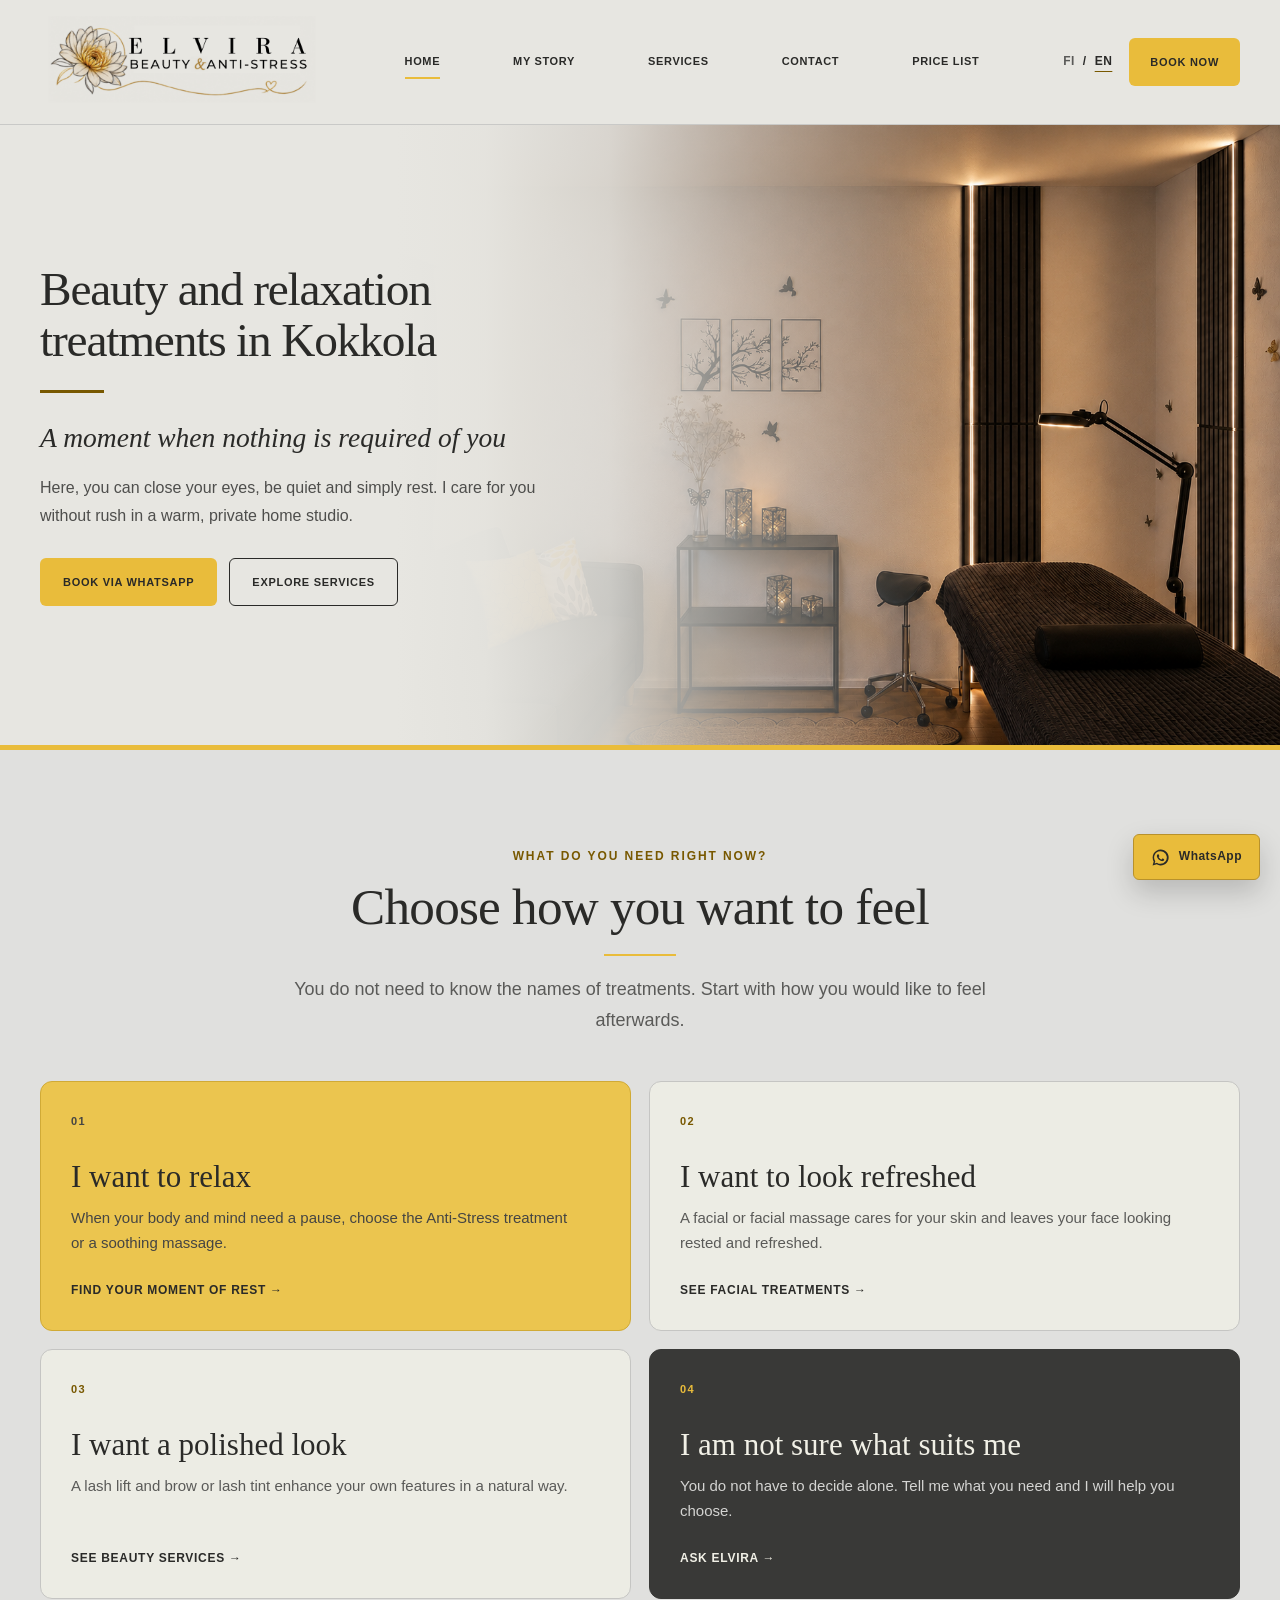
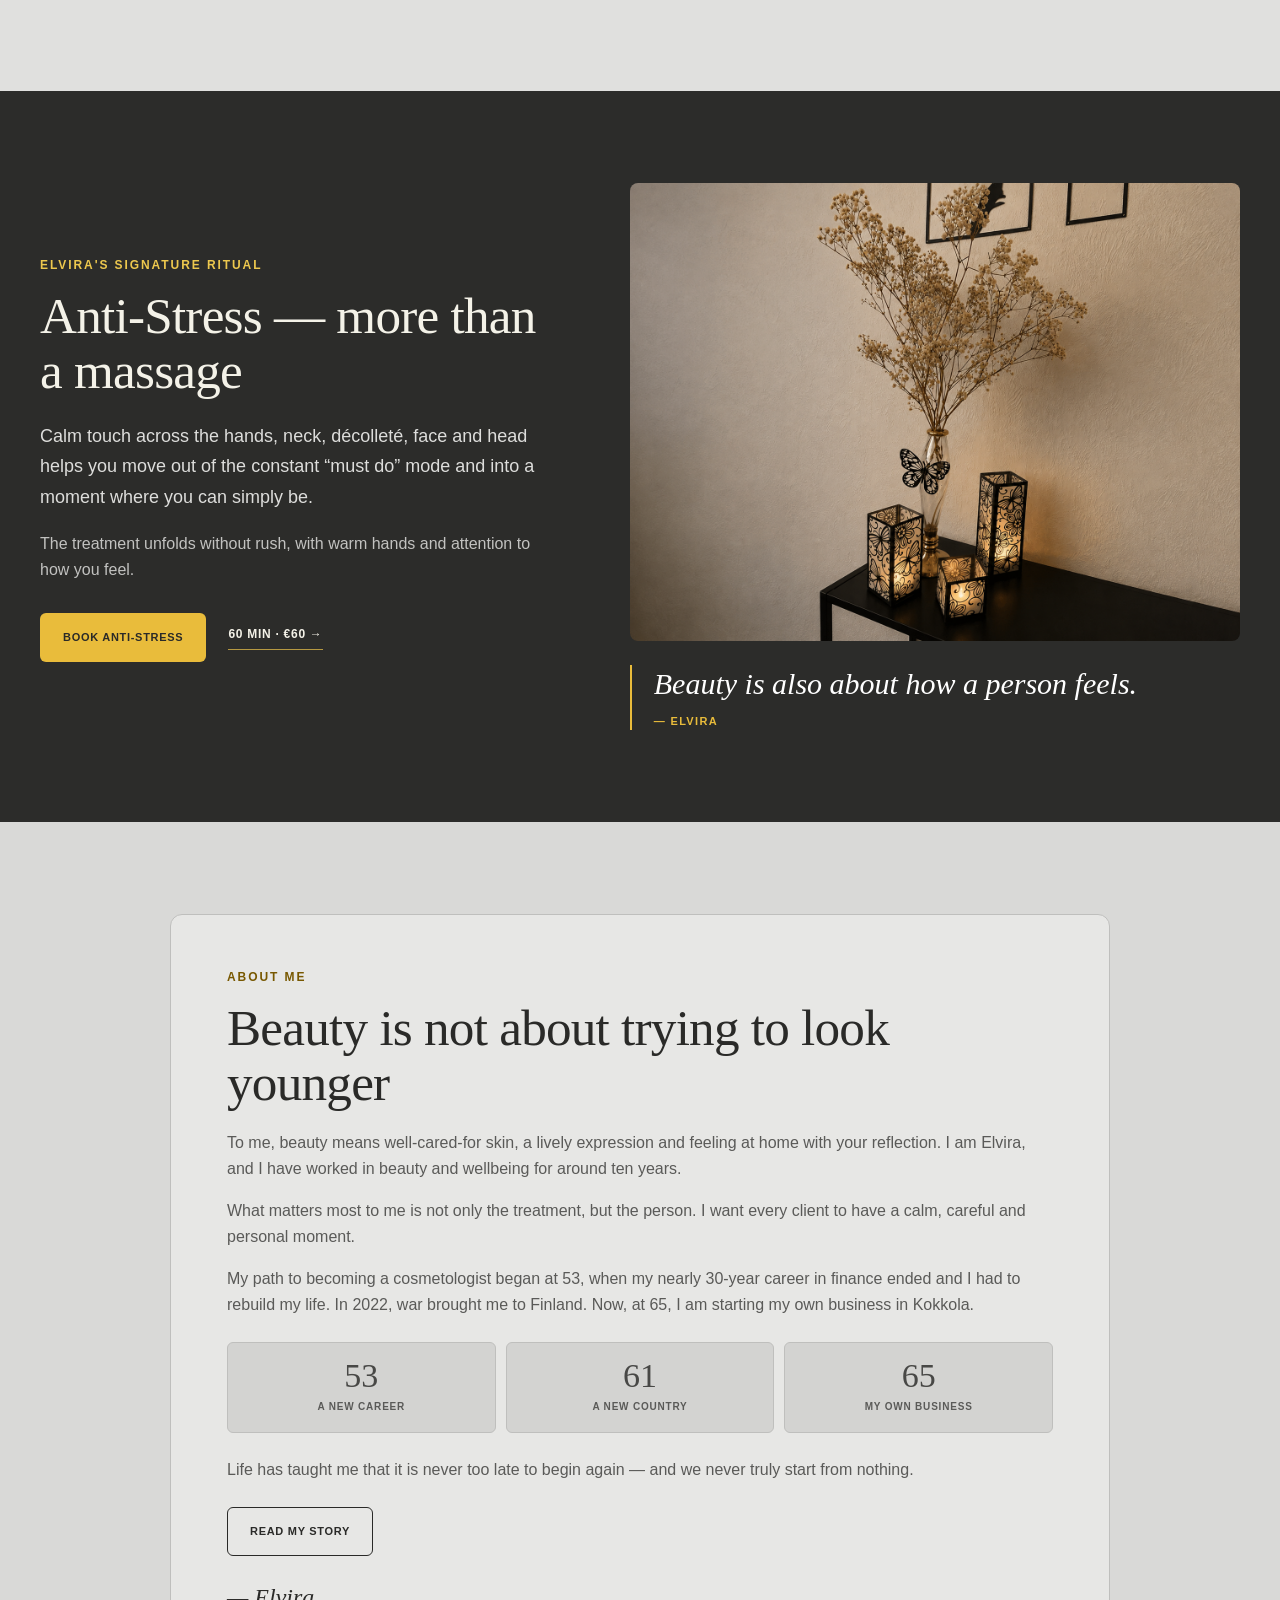
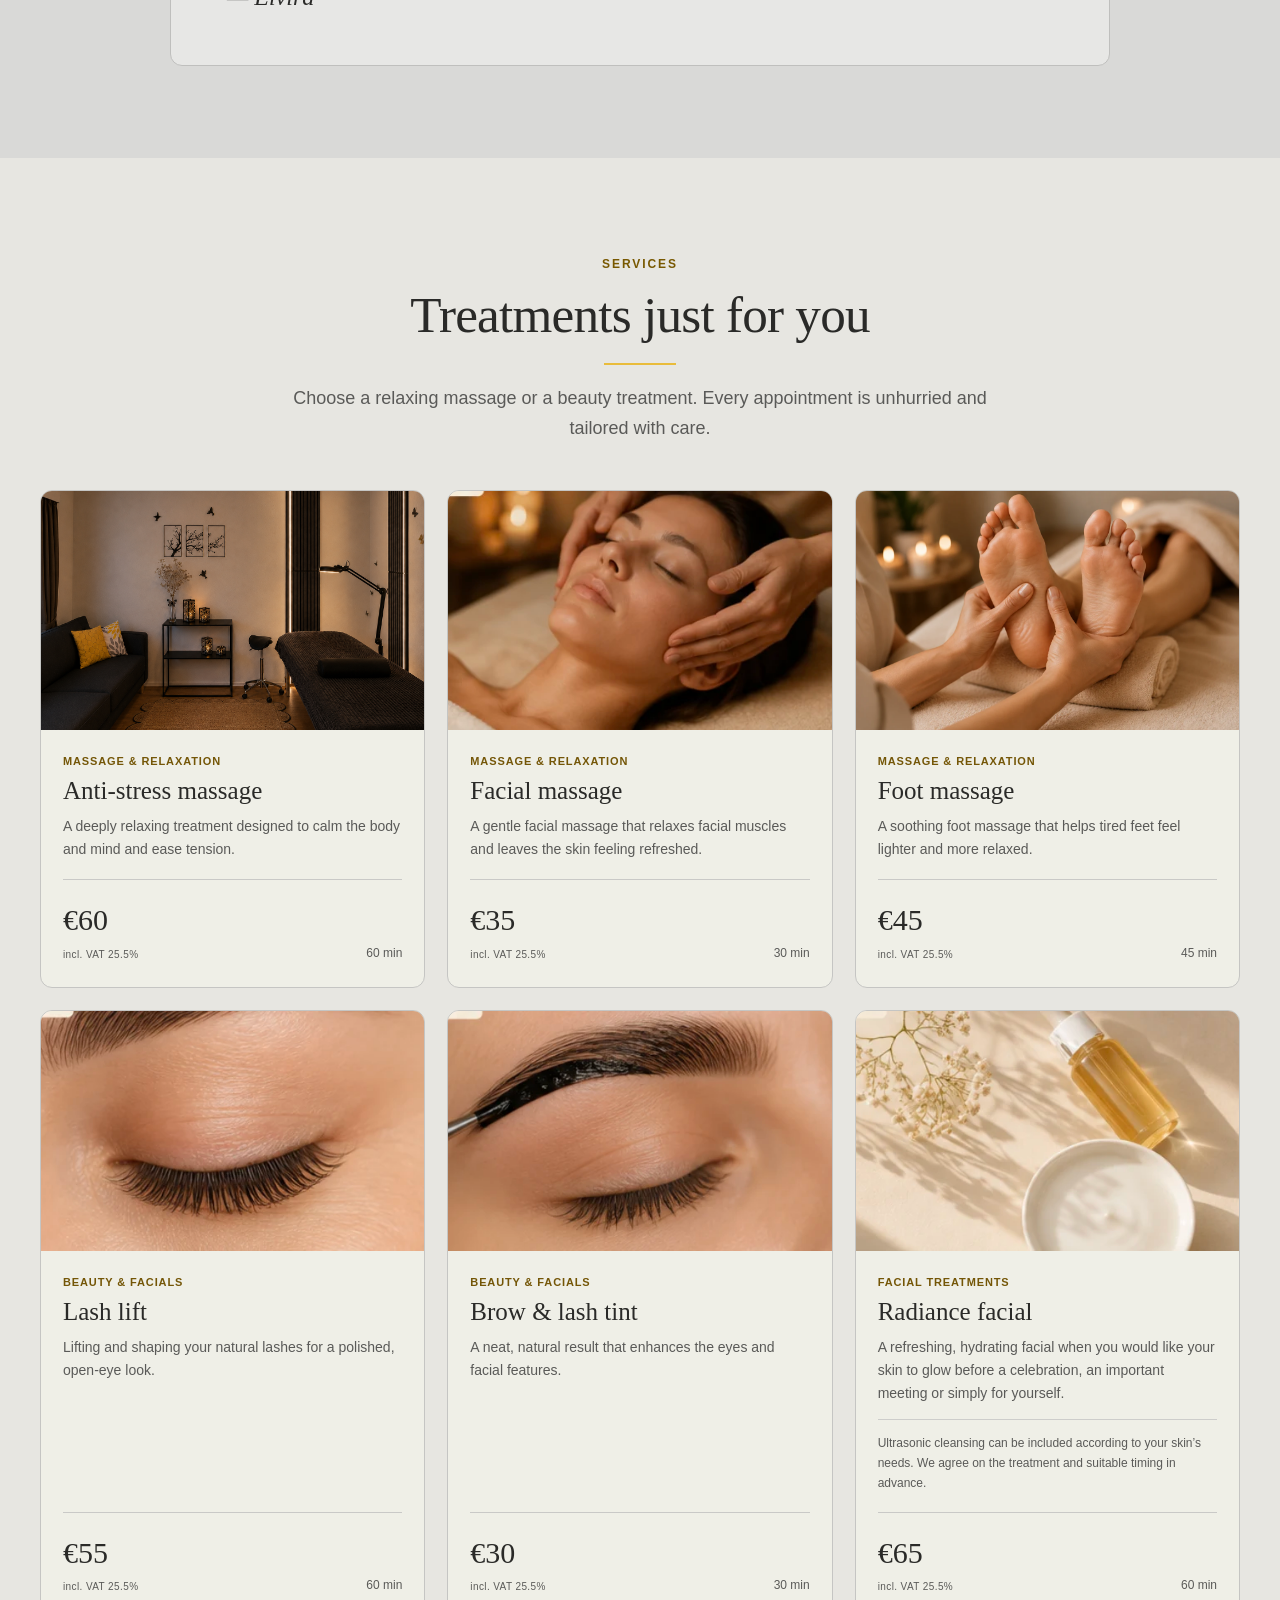
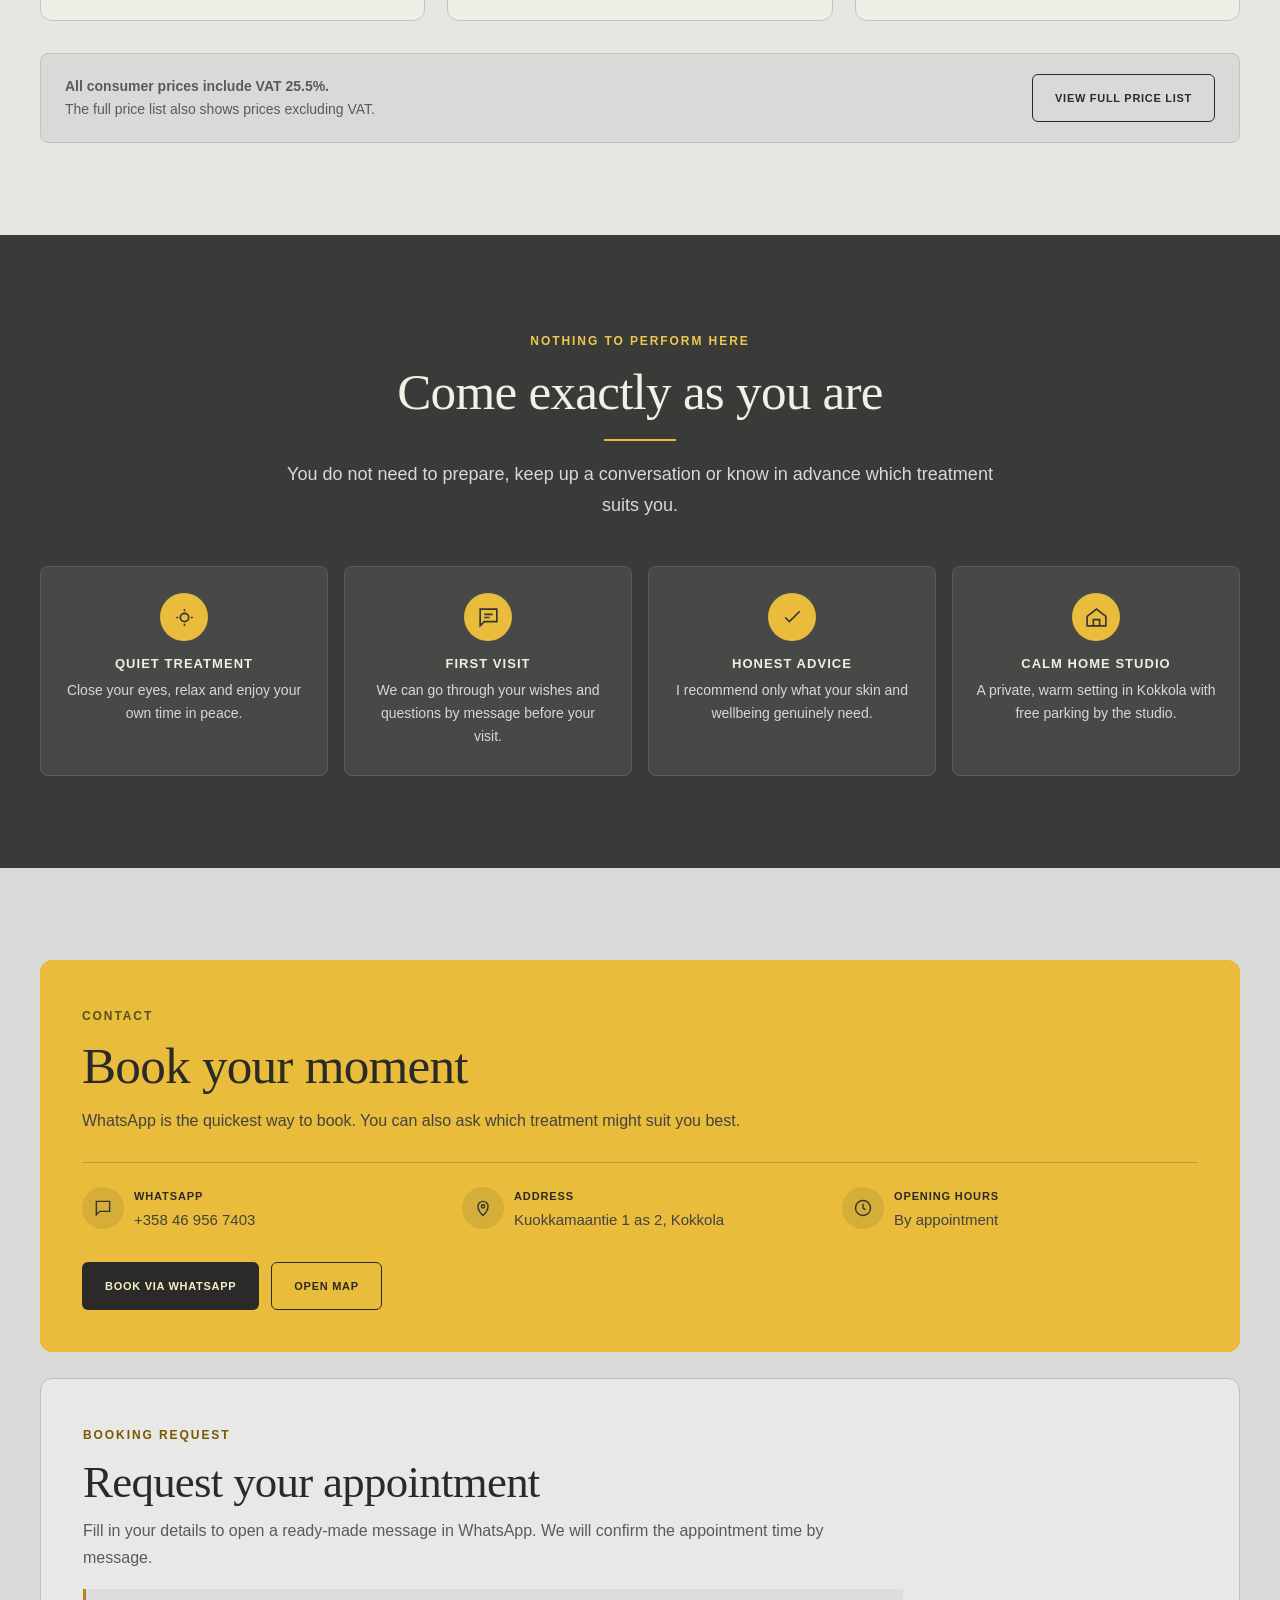
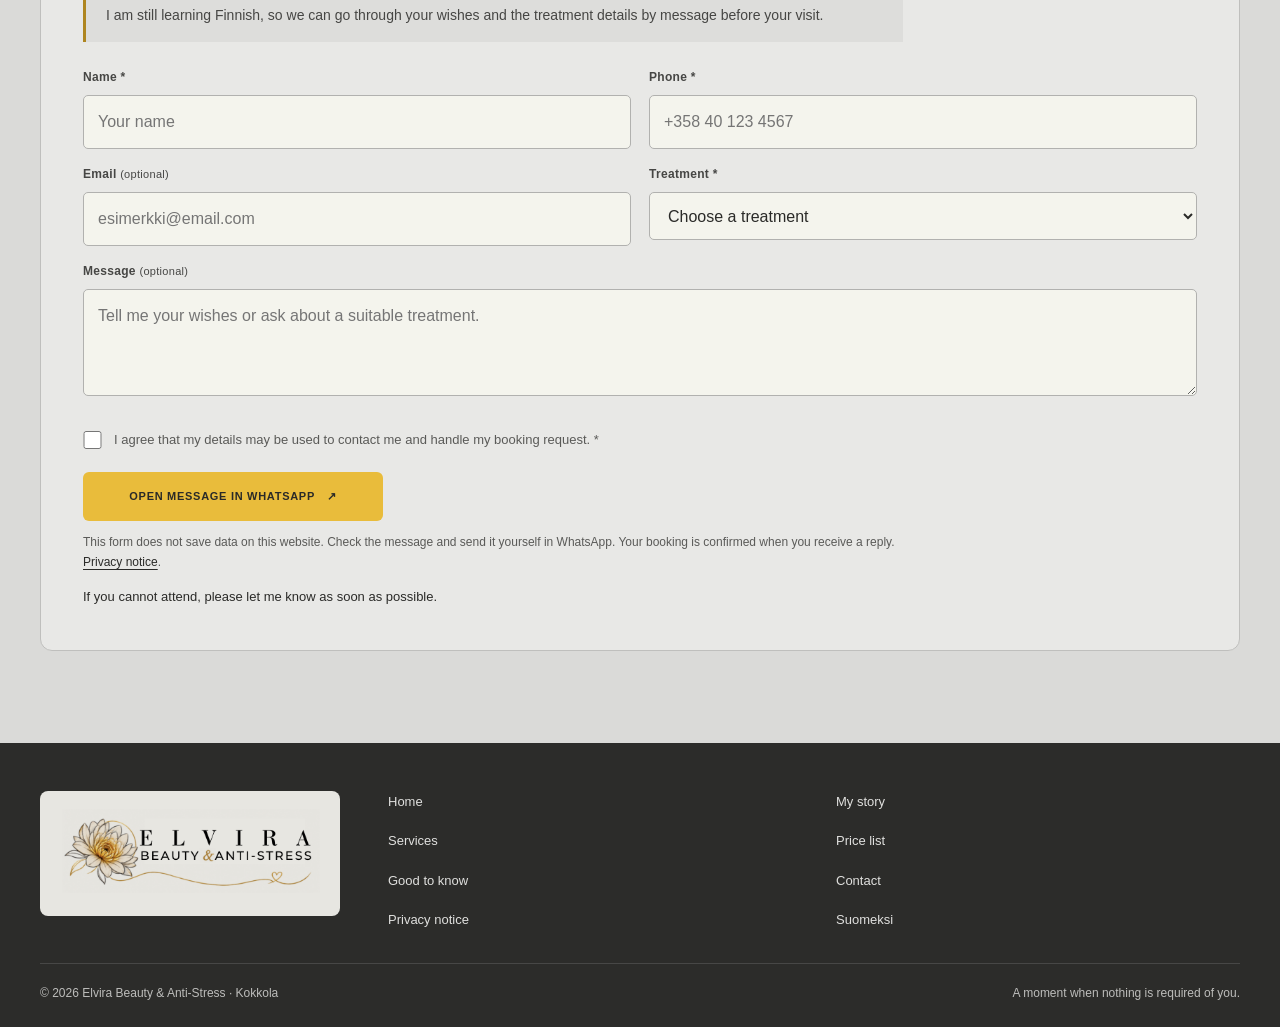
==== en/index.html @ c06999c4 "Initial website version" ====
<!DOCTYPE html>

<html lang="en">
<head>
<meta charset="utf-8"/>
<meta content="width=device-width,initial-scale=1" name="viewport"/>
<title>Elvira Beauty &amp; Anti-Stress</title>
<meta content="Beauty and relaxation treatments in a calm home studio in Kokkola. Anti-Stress treatment, facials, massage, lashes and brows. Book via WhatsApp." name="description"/>
<meta content="#e7e6e1" name="theme-color"/>
<link href="../img/favicon.png" rel="icon" type="image/png"/>
<link href="../style.css?v=20260831-candles" rel="stylesheet"/>
</head>
<body class="home-page"><a class="skip-link" href="#main-content">Skip to content</a>
<header class="site-header">
<div class="container header-inner">
<a aria-label="Elvira Beauty &amp; Anti-Stress" class="logo-link" href="#home"><img alt="Elvira Beauty &amp; Anti-Stress" height="941" src="../img/logo.png" width="1672"/></a>
<button aria-controls="main-nav" aria-expanded="false" aria-label="Open menu" class="menu-toggle" type="button"><span></span><span></span><span></span></button>
<nav aria-label="Main menu" class="main-nav" id="main-nav"><a class="active" href="#home">Home</a><a href="story.html">My story</a><a href="#services">Services</a><a href="#contact">Contact</a><a href="hinnasto.html">Price list</a></nav>
<div class="header-actions"><span class="lang-switch"><a href="../index.html">FI</a><span>/</span><a class="active" href="index.html">EN</a></span><a class="btn btn-primary" href="https://wa.me/358469567403" rel="noopener" target="_blank">Book now</a></div>
</div>
</header>
<main id="main-content" tabindex="-1">
<section class="hero" id="home">
<div class="container hero-grid">
<div class="hero-copy">
<h1>Beauty and relaxation treatments in Kokkola</h1><p class="hero-promise">A moment when nothing is required of you</p>
<p class="lead">Here, you can close your eyes, be quiet and simply rest. I care for you without rush in a warm, private home studio.</p>
<div class="hero-actions"><a class="btn btn-primary" href="https://wa.me/358469567403" rel="noopener" target="_blank">Book via WhatsApp</a><a class="btn btn-outline" href="#services">Explore services</a></div>
</div>
<div class="hero-media"><img alt="Calm treatment room at Elvira Beauty &amp; Anti-Stress" decoding="async" fetchpriority="high" src="../img/kuva1.webp"/></div>
</div>
</section>
<section class="needs-section" id="your-needs">
<div class="container">
<div class="section-head center"><span class="eyebrow">What do you need right now?</span><h2>Choose how you want to feel</h2><div class="gold-line"></div><p class="lead" style="margin-top:18px">You do not need to know the names of treatments. Start with how you would like to feel afterwards.</p></div>
<div class="needs-grid">
<a class="need-card need-card-featured" href="#anti-stress"><span class="need-number">01</span><h3>I want to relax</h3><p>When your body and mind need a pause, choose the Anti-Stress treatment or a soothing massage.</p><span class="need-link">Find your moment of rest →</span></a>
<a class="need-card" href="#facial-treatments"><span class="need-number">02</span><h3>I want to look refreshed</h3><p>A facial or facial massage cares for your skin and leaves your face looking rested and refreshed.</p><span class="need-link">See facial treatments →</span></a>
<a class="need-card" href="#services"><span class="need-number">03</span><h3>I want a polished look</h3><p>A lash lift and brow or lash tint enhance your own features in a natural way.</p><span class="need-link">See beauty services →</span></a>
<a class="need-card" href="#contact"><span class="need-number">04</span><h3>I am not sure what suits me</h3><p>You do not have to decide alone. Tell me what you need and I will help you choose.</p><span class="need-link">Ask Elvira →</span></a>
</div>
</div>
</section>
<section class="anti-stress-section" id="anti-stress">
<div class="container anti-stress-grid">
<div class="anti-stress-copy"><span class="eyebrow">Elvira's signature ritual</span><h2>Anti-Stress — more than a massage</h2><p class="lead">Calm touch across the hands, neck, décolleté, face and head helps you move out of the constant “must do” mode and into a moment where you can simply be.</p><p>The treatment unfolds without rush, with warm hands and attention to how you feel.</p><div class="anti-stress-actions"><a class="btn btn-primary" href="https://wa.me/358469567403" rel="noopener" target="_blank">Book Anti-Stress</a><a class="text-link" href="#services">60 min · €60 →</a></div></div>
<div class="anti-stress-visual"><img alt="Warm candlelight and dried flowers at Elvira’s home studio" decoding="async" height="1086" loading="lazy" src="../img/anti-stress-candles.png" width="1448"/><blockquote><p>Beauty is also about how a person feels.</p><cite>— Elvira</cite></blockquote></div>
</div>
</section>
<section class="alt" id="about">
<div class="container about-grid about-grid-text">
<div class="about-copy about-copy-wide"><span class="eyebrow">About me</span><h2>Beauty is not about trying to look younger</h2><p>To me, beauty means well-cared-for skin, a lively expression and feeling at home with your reflection. I am Elvira, and I have worked in beauty and wellbeing for around ten years.</p><p>What matters most to me is not only the treatment, but the person. I want every client to have a calm, careful and personal moment.</p><p>My path to becoming a cosmetologist began at 53, when my nearly 30-year career in finance ended and I had to rebuild my life. In 2022, war brought me to Finland. Now, at 65, I am starting my own business in Kokkola.</p><div aria-label="Important milestones in Elvira's life" class="story-milestones"><div><strong>53</strong><span>a new career</span></div><div><strong>61</strong><span>a new country</span></div><div><strong>65</strong><span>my own business</span></div></div><p>Life has taught me that it is never too late to begin again — and we never truly start from nothing.</p><div class="about-actions"><a class="btn btn-outline" href="story.html">Read my story</a></div><p class="signature">— Elvira</p></div>
</div>
</section>
<section id="services">
<div class="container">
<div class="section-head center"><span class="eyebrow">Services</span><h2>Treatments just for you</h2><div class="gold-line"></div><p class="lead" style="margin-top:18px">Choose a relaxing massage or a beauty treatment. Every appointment is unhurried and tailored with care.</p></div>
<div class="services-grid">
<article class="service-card"><div class="service-image"><img alt="Calm setting for an anti-stress massage" decoding="async" loading="lazy" src="../img/kuva1.webp"/></div><div class="service-body"><div class="service-kicker">Massage &amp; relaxation</div><h3>Anti-stress massage</h3><p>A deeply relaxing treatment designed to calm the body and mind and ease tension.</p><div class="service-foot"><div><span class="service-price">€60</span><span class="service-vat">incl. VAT 25.5%</span></div><span class="service-time">60 min</span></div></div></article>
<article class="service-card"><div class="service-image"><img alt="Facial massage" decoding="async" loading="lazy" src="../img/kuva2.webp"/></div><div class="service-body"><div class="service-kicker">Massage &amp; relaxation</div><h3>Facial massage</h3><p>A gentle facial massage that relaxes facial muscles and leaves the skin feeling refreshed.</p><div class="service-foot"><div><span class="service-price">€35</span><span class="service-vat">incl. VAT 25.5%</span></div><span class="service-time">30 min</span></div></div></article>
<article class="service-card"><div class="service-image"><img alt="Foot massage" decoding="async" loading="lazy" src="../img/kuva3.webp"/></div><div class="service-body"><div class="service-kicker">Massage &amp; relaxation</div><h3>Foot massage</h3><p>A soothing foot massage that helps tired feet feel lighter and more relaxed.</p><div class="service-foot"><div><span class="service-price">€45</span><span class="service-vat">incl. VAT 25.5%</span></div><span class="service-time">45 min</span></div></div></article>
<article class="service-card"><div class="service-image"><img alt="Lash lift" decoding="async" loading="lazy" src="../img/kuva4.webp"/></div><div class="service-body"><div class="service-kicker">Beauty &amp; facials</div><h3>Lash lift</h3><p>Lifting and shaping your natural lashes for a polished, open-eye look.</p><div class="service-foot"><div><span class="service-price">€55</span><span class="service-vat">incl. VAT 25.5%</span></div><span class="service-time">60 min</span></div></div></article>
<article class="service-card"><div class="service-image"><img alt="Brow and lash tint" decoding="async" loading="lazy" src="../img/kuva5.webp"/></div><div class="service-body"><div class="service-kicker">Beauty &amp; facials</div><h3>Brow &amp; lash tint</h3><p>A neat, natural result that enhances the eyes and facial features.</p><div class="service-foot"><div><span class="service-price">€30</span><span class="service-vat">incl. VAT 25.5%</span></div><span class="service-time">30 min</span></div></div></article>
<article class="service-card" id="facial-treatments"><div class="service-image"><img alt="Facial skincare products" decoding="async" loading="lazy" src="../img/kuva6.webp"/></div><div class="service-body"><div class="service-kicker">Facial treatments</div><h3>Radiance facial</h3><p>A refreshing, hydrating facial when you would like your skin to glow before a celebration, an important meeting or simply for yourself.</p><p class="service-detail">Ultrasonic cleansing can be included according to your skin’s needs. We agree on the treatment and suitable timing in advance.</p><div class="service-foot"><div><span class="service-price">€65</span><span class="service-vat">incl. VAT 25.5%</span></div><span class="service-time">60 min</span></div></div></article>
</div>
<div class="price-callout"><p><strong>All consumer prices include VAT 25.5%.</strong><br/>The full price list also shows prices excluding VAT.</p><a class="btn btn-outline" href="hinnasto.html">View full price list</a></div>
</div>
</section>
<section class="alt comfort-section" id="good-to-know">
<div class="container">
<div class="section-head center"><span class="eyebrow">Nothing to perform here</span><h2>Come exactly as you are</h2><div class="gold-line"></div><p class="lead" style="margin-top:18px">You do not need to prepare, keep up a conversation or know in advance which treatment suits you.</p></div>
<div class="info-grid">
<div class="info-card"><div class="info-icon"><svg viewbox="0 0 24 24"><path d="M4 12h2m12 0h2M12 4v2m0 12v2"></path><circle cx="12" cy="12" r="4"></circle></svg></div><h3>Quiet treatment</h3><p>Close your eyes, relax and enjoy your own time in peace.</p></div>
<div class="info-card"><div class="info-icon"><svg viewbox="0 0 24 24"><path d="M4 4h16v12H8l-4 4z"></path><path d="M8 9h8M8 12h5"></path></svg></div><h3>First visit</h3><p>We can go through your wishes and questions by message before your visit.</p></div>
<div class="info-card"><div class="info-icon"><svg viewbox="0 0 24 24"><path d="M5 12l4 4L19 6"></path></svg></div><h3>Honest advice</h3><p>I recommend only what your skin and wellbeing genuinely need.</p></div>
<div class="info-card"><div class="info-icon"><svg viewbox="0 0 24 24"><path d="M3 11l9-7 9 7v9H3z"></path><path d="M9 20v-6h6v6"></path></svg></div><h3>Calm home studio</h3><p>A private, warm setting in Kokkola with free parking by the studio.</p></div>
</div>
</div>
</section>
<section class="contact-section" id="contact">
<div class="container contact-stack">
<div class="contact-card"><span class="eyebrow">Contact</span><h2>Book your moment</h2><p style="margin-top:14px">WhatsApp is the quickest way to book. You can also ask which treatment might suit you best.</p><div class="contact-list">
<div class="contact-item"><div class="icon"><svg viewbox="0 0 24 24"><path d="M4 4h16v12H8l-4 4z"></path></svg></div><div><strong>WhatsApp</strong><a href="https://wa.me/358469567403" rel="noopener" target="_blank">+358 46 956 7403</a></div></div>
<div class="contact-item"><div class="icon"><svg viewbox="0 0 24 24"><path d="M12 21s6-5.2 6-11a6 6 0 1 0-12 0c0 5.8 6 11 6 11z"></path><circle cx="12" cy="10" r="2"></circle></svg></div><div><strong>Address</strong><span>Kuokkamaantie 1 as 2, Kokkola</span></div></div>
<div class="contact-item"><div class="icon"><svg viewbox="0 0 24 24"><circle cx="12" cy="12" r="9"></circle><path d="M12 7v5l3 2"></path></svg></div><div><strong>Opening hours</strong><span>By appointment</span></div></div>
</div><div class="contact-actions"><a class="btn btn-primary" href="https://wa.me/358469567403" rel="noopener" target="_blank">Book via WhatsApp</a><a class="btn btn-outline" href="https://www.google.com/maps/search/?api=1&amp;query=Kuokkamaantie%201%20as%202%2C%20Kokkola" rel="noopener" target="_blank">Open map</a></div></div>
<form aria-describedby="form-intro language-note" class="booking-card" id="bookingForm">
<span class="eyebrow">Booking request</span><h2>Request your appointment</h2>
<p class="form-intro" id="form-intro">Fill in your details to open a ready-made message in WhatsApp. We will confirm the appointment time by message.</p>
<p class="language-note" id="language-note">I am still learning Finnish, so we can go through your wishes and the treatment details by message before your visit.</p>
<div class="form-grid">
<div class="form-row"><label for="name">Name *</label><input autocomplete="name" id="name" maxlength="100" name="name" placeholder="Your name" required=""/></div>
<div class="form-row"><label for="phone">Phone *</label><input autocomplete="tel" id="phone" maxlength="40" name="phone" placeholder="+358 40 123 4567" required="" type="tel"/></div>
<div class="form-row"><label for="email">Email <small>(optional)</small></label><input autocomplete="email" id="email" maxlength="254" name="email" placeholder="esimerkki@email.com" type="email"/></div>
<div class="form-row"><label for="service">Treatment *</label><select id="service" name="service" required=""><option value="">Choose a treatment</option><option>Anti-stress massage</option><option>Facial massage</option><option>Foot massage</option><option>Lash lift</option><option>Brow &amp; lash tint</option><option>Radiance facial</option><option>Treatment as a gift</option><option>I am not sure — I would like to ask</option></select></div>
<div class="form-row form-row-wide"><label for="wish">Message <small>(optional)</small></label><textarea id="wish" maxlength="1500" name="wish" placeholder="Tell me your wishes or ask about a suitable treatment." rows="3"></textarea></div>
</div>
<label class="consent"><input id="consent" name="consent" required="" type="checkbox"/><span>I agree that my details may be used to contact me and handle my booking request. *</span></label>
<button class="btn btn-primary" disabled="" type="submit">Open message in WhatsApp <span aria-hidden="true">↗</span></button>
<p class="form-note">This form does not save data on this website. Check the message and send it yourself in WhatsApp. Your booking is confirmed when you receive a reply. <a href="privacy.html">Privacy notice</a>.</p>
<p class="cancellation-note">If you cannot attend, please let me know as soon as possible.</p><noscript><p class="form-note">Please enable JavaScript to prepare a message, or use the WhatsApp link above.</p></noscript>
</form>
</div>
</section>
</main>
<footer><div class="container footer-top"><div class="footer-logo"><img alt="Elvira Beauty &amp; Anti-Stress" height="941" src="../img/logo.png" width="1672"/></div><div class="footer-links"><a href="#home">Home</a><a href="story.html">My story</a><a href="#services">Services</a><a href="hinnasto.html">Price list</a><a href="#good-to-know">Good to know</a><a href="#contact">Contact</a><a href="privacy.html">Privacy notice</a><a href="../index.html">Suomeksi</a></div></div><div class="container footer-bottom"><span>© 2026 Elvira Beauty &amp; Anti-Stress · Kokkola</span><span>A moment when nothing is required of you.</span></div></footer>
<a aria-label="Book via WhatsApp" class="wa-float" href="https://wa.me/358469567403" rel="noopener" target="_blank"><svg viewbox="0 0 24 24"><path d="M12 2a10 10 0 0 0-8.6 15L2 22l5.2-1.4A10 10 0 1 0 12 2Zm0 18a8 8 0 0 1-4.1-1.1l-.3-.2-3 .8.8-2.9-.2-.3A8 8 0 1 1 12 20Zm4.4-5.9c-.2-.1-1.4-.7-1.6-.8-.2-.1-.4-.1-.5.1-.2.2-.6.8-.8 1-.1.2-.3.2-.5.1-.2-.1-1-.4-1.9-1.2-.7-.6-1.2-1.4-1.3-1.6-.1-.2 0-.4.1-.5l.4-.4c.1-.1.2-.3.2-.4.1-.2 0-.3 0-.4l-.7-1.6c-.2-.4-.4-.4-.5-.4h-.5c-.2 0-.4.1-.6.3-.2.2-.8.8-.8 1.9s.8 2.2.9 2.4c.1.2 1.6 2.5 4 3.4.6.2 1 .4 1.3.5.6.2 1 .1 1.4-.1.4-.2 1.3-.5 1.5-1 .2-.5.2-.9.1-1Z"></path></svg>WhatsApp</a>
<script defer="" src="../script.js?v=20260831"></script>
</body>
</html>
---- style.css ----
:root {
  --bg: #e7e6e1;
  --paper: #efeee9;
  --soft: #d9d9d7;
  --soft-2: #cbcbc9;
  --yellow: #e9bc3b;
  --yellow-deep: #785800;
  --ink: #2a2a28;
  --muted: #5a5a58;
  --line: #c9c9c7;
  --shadow: 0 18px 50px rgba(57,45,19,.08);
  --radius: 16px;
  --container: 1280px;
  --serif: "Iowan Old Style","Baskerville","Times New Roman",Georgia,serif;
  --sans: "Avenir Next","Helvetica Neue",Arial,sans-serif;

  /* Кадр главного фото: center top — выше, center center — по центру. */
  --hero-position: center top;
}

* {
  box-sizing: border-box;
}

html {
  scroll-behavior: smooth;
}

body {
  margin: 0;
  background: var(--bg);
  color: var(--ink);
  font-family: var(--sans);
  font-weight: 400;
  line-height: 1.65;
  -webkit-font-smoothing: antialiased;
}

img {
  max-width: 100%;
  display: block;
}

a {
  color: inherit;
  text-decoration: none;
}

button,input,select,textarea {
  font: inherit;
}

.container {
  width: min(var(--container),calc(100% - 48px));
  margin: 0 auto;
}

section {
  padding: 92px 0;
}

.alt {
  background: linear-gradient(180deg,#eeeee7 0%,#eeeee7 100%);
}

.eyebrow {
  display: inline-block;
  margin-bottom: 12px;
  color: var(--yellow-deep);
  font-size: 12px;
  font-weight: 700;
  letter-spacing: .16em;
  text-transform: uppercase;
}

h1,h2,h3,h4 {
  margin: 0;
  color: var(--ink);
}

h1,h2,h3 {
  font-family: var(--serif);
  font-weight: 500;
}

h1 {
  font-size: clamp(44px,5.4vw,72px);
  line-height: 1.03;
  letter-spacing: -.025em;
}

h2 {
  font-size: clamp(34px,4vw,52px);
  line-height: 1.08;
  letter-spacing: -.015em;
}

h3 {
  font-size: 28px;
  line-height: 1.15;
}

p {
  margin: 0;
  color: var(--muted);
}

.lead {
  font-size: 18px;
  line-height: 1.7;
}

.small {
  font-size: 13px;
}

.center {
  text-align: center;
}

.section-head {
  max-width: 740px;
  margin: 0 0 46px;
}

.section-head.center {
  margin-left: auto;
  margin-right: auto;
}

.gold-line {
  width: 72px;
  height: 2px;
  background: var(--yellow);
  margin: 20px 0 0;
}

.center .gold-line {
  margin-left: auto;
  margin-right: auto;
}

/* Header and full-width studio portrait */

.btn {
  display: inline-flex;
  align-items: center;
  justify-content: center;
  gap: 12px;
  min-height: 48px;
  border: 1px solid transparent;
  border-radius: 6px;
  padding: 15px 22px;
  font-size: 11px;
  font-weight: 800;
  letter-spacing: .065em;
  text-transform: uppercase;
  transition: transform .18s ease,background .18s ease;
  cursor: pointer;
  text-align: center;
  line-height: 1.5;
}

.btn:hover {
  transform: translateY(-2px);
}

.btn-primary {
  background: var(--yellow);
  color: var(--ink);
  box-shadow: none;
}

.btn-primary:hover {
  background: #f3ca59;
}

.btn-outline {
  border-color: var(--ink);
  background: transparent;
  color: var(--ink);
}

.btn-outline:hover {
  background: var(--ink);
  color: var(--paper);
}

.hero {
  position: relative;
  isolation: isolate;
  overflow: hidden;
  padding: 0;
  background: var(--bg);
  border-bottom: 5px solid var(--yellow);
}

.hero-grid {
  position: static;
  display: flex;
  align-items: center;
  min-height: 740px;
  padding-top: 180px;
  padding-bottom: 92px;
}

.hero-copy {
  position: relative;
  z-index: 2;
  width: 55%;
  max-width: 650px;
}

.hero h1 {
  font-size: clamp(38px,3.7vw,58px);
  line-height: 1.07;
  letter-spacing: -.025em;
  margin-bottom: 28px;
  max-width: 640px;
  text-wrap: balance;
}

.hero h1::after {
  content: "";
  display: block;
  width: 64px;
  height: 3px;
  margin-top: 25px;
  background: var(--yellow-deep);
}

.hero-promise {
  max-width: 560px;
  font-family: var(--serif);
  font-size: clamp(25px,2.15vw,33px);
  line-height: 1.25;
  font-style: italic;
  color: var(--ink);
  margin-bottom: 18px;
  text-wrap: balance;
}

.hero .lead {
  max-width: 500px;
  font-size: 16px;
  line-height: 1.75;
  color: #4e4e4c;
  margin-bottom: 28px;
}

.hero-actions {
  display: flex;
  gap: 12px;
  flex-wrap: wrap;
}

.hero-media {
  position: absolute;
  z-index: 0;
  inset: 0 0 0 auto;
  width: 69%;
  min-height: 0;
  border-radius: 0;
  box-shadow: none;
  overflow: hidden;
  background: #b5a18a;
}

.hero-media img {
  width: 100%;
  height: 100%;
  position: absolute;
  inset: 0;
  object-fit: cover;
  object-position: var(--hero-position);
}

.hero-media::after {
  content: "";
  position: absolute;
  inset: 0;
  background: linear-gradient(90deg,#e7e6e1 0%,rgba(231,230,225,.98) 10%,rgba(231,230,225,.87) 24%,rgba(231,230,225,.46) 43%,rgba(231,230,225,0) 65%);
}

/* Needs */

.needs-section {
  background: var(--bg);
}

.needs-grid {
  display: grid;
  grid-template-columns: repeat(2,1fr);
  gap: 18px;
}

.need-card {
  position: relative;
  min-height: 250px;
  padding: 30px;
  border: 1px solid var(--line);
  border-radius: 24px;
  background: var(--bg);
  display: flex;
  flex-direction: column;
  transition: transform .2s ease,box-shadow .2s ease,border-color .2s ease;
  overflow: hidden;
}

.need-card::after {
  content: "";
  position: absolute;
  right: -55px;
  bottom: -65px;
  width: 170px;
  height: 170px;
  border: 1px solid rgba(215,167,25,.18);
  border-radius: 50%;
}

.need-card:hover {
  transform: translateY(-4px);
  border-color: #d7bd67;
  box-shadow: var(--shadow);
}

.need-card-featured {
  background: linear-gradient(145deg,#efc74e,#eeeee7);
}

.need-number {
  margin-bottom: 28px;
  color: var(--yellow-deep);
  font-size: 11px;
  font-weight: 800;
  letter-spacing: .12em;
}

.need-card h3 {
  max-width: 430px;
  margin-bottom: 12px;
  font-size: 31px;
}

.need-card p {
  max-width: 510px;
  font-size: 15px;
  flex: 1;
}

.need-link {
  position: relative;
  z-index: 1;
  margin-top: 24px;
  color: var(--ink);
  font-size: 12px;
  font-weight: 800;
  letter-spacing: .06em;
  text-transform: uppercase;
}

/* Signature Anti-Stress treatment */

.anti-stress-section {
  background: #2a2a28;
  color: #f4f2e8;
  overflow: hidden;
}

.anti-stress-grid {
  display: grid;
  grid-template-columns: .92fr 1.08fr;
  gap: 70px;
  align-items: center;
}

.anti-stress-copy h2 {
  color: #f4f2e8;
  margin-bottom: 22px;
}

.anti-stress-copy .lead {
  color: #dddddb;
  margin-bottom: 18px;
}

.anti-stress-copy>p:not(.lead) {
  color: #c2c2c0;
}

.anti-stress-actions {
  display: flex;
  align-items: center;
  gap: 22px;
  flex-wrap: wrap;
  margin-top: 30px;
}

.text-link {
  color: #f4f2e8;
  font-size: 12px;
  font-weight: 800;
  letter-spacing: .06em;
  text-transform: uppercase;
  border-bottom: 1px solid rgba(255,211,77,.65);
  padding-bottom: 4px;
}

.anti-stress-visual {
  position: relative;
  margin: 0;
  background: transparent;
}

.anti-stress-visual>img {
  position: static;
  display: block;
  width: 100%;
  height: auto;
  aspect-ratio: 4 / 3;
  object-fit: cover;
  object-position: center;
  border-radius: 8px;
  filter: none;
}

.anti-stress-visual::after {
  display: none;
}

.anti-stress-visual blockquote {
  position: static;
  margin: 24px 0 0;
  padding: 0 0 0 22px;
  max-width: none;
  border-left: 2px solid var(--yellow);
}

.anti-stress-visual blockquote p {
  color: #fff;
  font-family: var(--serif);
  font-size: 30px;
  font-style: italic;
  line-height: 1.25;
}

.anti-stress-visual blockquote cite {
  display: block;
  margin-top: 9px;
  color: var(--yellow);
  font-size: 11px;
  font-style: normal;
  font-weight: 800;
  letter-spacing: .12em;
  text-transform: uppercase;
}

/* About */

.about-grid {
  display: grid;
  grid-template-columns: 1fr 1.1fr;
  gap: 70px;
  align-items: center;
}

.about-grid-text {
  display: block;
  max-width: 940px;
}

.about-copy-wide {
  padding: 48px;
  border: 1px solid var(--line);
  border-radius: 28px;
  background: var(--paper);
  box-shadow: var(--shadow);
}

.about-visual {
  position: relative;
}

.about-visual img {
  width: 100%;
  border-radius: 28px;
  box-shadow: var(--shadow);
  aspect-ratio: 4/3;
  object-fit: cover;
}

.exp-badge {
  position: absolute;
  right: -20px;
  bottom: -20px;
  width: 150px;
  height: 150px;
  border-radius: 50%;
  background: var(--yellow);
  display: flex;
  flex-direction: column;
  align-items: center;
  justify-content: center;
  text-align: center;
  box-shadow: 0 16px 36px rgba(215,167,25,.2);
}

.exp-badge b {
  font-family: var(--serif);
  font-size: 38px;
  line-height: 1;
}

.exp-badge span {
  font-size: 11px;
  font-weight: 800;
  letter-spacing: .09em;
  text-transform: uppercase;
  max-width: 92px;
}

.about-copy h2 {
  margin-bottom: 20px;
}

.about-copy p+p {
  margin-top: 15px;
}

.about-note {
  margin-top: 25px;
  padding: 18px 20px;
  border-left: 3px solid var(--yellow);
  background: var(--soft);
  border-radius: 0 14px 14px 0;
}

.about-note strong {
  display: block;
  margin-bottom: 3px;
}

.story-milestones {
  display: grid;
  grid-template-columns: repeat(3,1fr);
  gap: 10px;
  margin: 24px 0;
}

.story-milestones>div {
  min-width: 0;
  padding: 16px 12px;
  border: 1px solid var(--line);
  border-radius: 15px;
  background: rgba(255,255,255,.72);
  text-align: center;
}

.story-milestones strong {
  display: block;
  font-family: var(--serif);
  font-size: 34px;
  font-weight: 500;
  line-height: 1;
  color: var(--ink);
}

.story-milestones span {
  display: block;
  margin-top: 6px;
  color: var(--muted);
  font-size: 10px;
  font-weight: 800;
  letter-spacing: .08em;
  text-transform: uppercase;
}

.about-actions {
  margin-top: 24px;
}

.signature {
  font-family: var(--serif);
  font-size: 24px;
  font-style: italic;
  color: var(--ink);
  margin-top: 22px;
}

/* Gift */

.gift-section {
  padding-top: 0;
  background: var(--bg);
}

.gift-card {
  display: grid;
  grid-template-columns: 1fr auto;
  align-items: center;
  gap: 48px;
  padding: 48px;
  border-radius: 28px;
  background: var(--ink);
  box-shadow: var(--shadow);
}

.gift-card h2 {
  color: #eeeee7;
  margin-bottom: 16px;
}

.gift-card p {
  max-width: 800px;
  color: #dddddb;
}

.gift-card .btn {
  white-space: nowrap;
}

/* Story */

.story-page {
  overflow: hidden;
}

.story-hero {
  padding: 70px 0 74px;
  background: linear-gradient(135deg,#eeeee7 0%,#dcdcda 100%);
}

.story-hero-grid {
  display: grid;
  grid-template-columns: .92fr 1.08fr;
  gap: 64px;
  align-items: center;
}

.story-hero h1 {
  font-size: clamp(48px,5.8vw,76px);
  margin-bottom: 24px;
}

.story-deck {
  max-width: 660px;
  color: #50504e;
  font-family: var(--serif);
  font-size: 21px;
  line-height: 1.65;
}

.story-milestones-hero {
  margin-top: 30px;
  margin-bottom: 0;
}

.story-milestones-hero>div {
  background: rgba(255,253,248,.78);
  border-color: rgba(215,167,25,.28);
}

.story-hero-media {
  position: relative;
  margin: 0;
  border-radius: 34px 8px 34px 8px;
  overflow: hidden;
  background: var(--soft-2);
  box-shadow: var(--shadow);
}

.story-hero-media img {
  width: 100%;
  aspect-ratio: 1.5/1;
  object-fit: cover;
}

.story-hero-media figcaption {
  position: absolute;
  right: 18px;
  bottom: 18px;
  max-width: 300px;
  padding: 12px 15px;
  border: 1px solid rgba(255,211,77,.45);
  border-radius: 13px;
  background: rgba(255,253,248,.93);
  color: var(--ink);
  font-family: var(--serif);
  font-size: 16px;
  line-height: 1.35;
}

.story-body {
  padding: 92px 0 110px;
  background: var(--paper);
}

.story-layout {
  display: grid;
  grid-template-columns: minmax(0,790px) minmax(240px,1fr);
  gap: 68px;
  align-items: start;
}

.story-article {
  min-width: 0;
}

.story-article p {
  font-family: var(--serif);
  font-size: 18px;
  line-height: 1.85;
  color: #555553;
}

.story-article p+p {
  margin-top: 18px;
}

.story-article .story-intro {
  margin-bottom: 46px;
  padding-bottom: 34px;
  border-bottom: 1px solid var(--line);
  color: var(--ink);
  font-size: 23px;
  line-height: 1.7;
}

.story-article h2 {
  margin: 58px 0 20px;
  font-size: clamp(31px,3.5vw,43px);
}

.story-article h2:first-of-type {
  margin-top: 0;
}

.story-quote {
  position: relative;
  margin: 34px 0;
  padding: 28px 32px 28px 38px;
  border-left: 4px solid var(--yellow);
  border-radius: 0 18px 18px 0;
  background: var(--soft);
}

.story-quote p {
  color: var(--ink);
  font-size: clamp(25px,3vw,34px);
  font-style: italic;
  line-height: 1.35;
}

.story-quote cite {
  display: block;
  margin-top: 12px;
  color: var(--muted);
  font-family: var(--sans);
  font-size: 12px;
  font-style: normal;
  font-weight: 700;
  letter-spacing: .06em;
  text-transform: uppercase;
}

.story-quote-soft {
  border-left-color: #d4cab0;
  background: #fbf8f0;
}

.story-closing {
  margin-top: 32px!important;
  color: var(--ink)!important;
  font-size: 24px!important;
  line-height: 1.5!important;
}

.story-signature {
  margin-top: 26px!important;
  font-size: 23px!important;
  color: var(--ink)!important;
}

.story-aside {
  position: sticky;
  top: 130px;
  display: grid;
  gap: 18px;
}

.story-aside-card {
  padding: 24px;
  border: 1px solid var(--line);
  border-radius: 20px;
  background: var(--bg);
  box-shadow: 0 10px 32px rgba(45,35,15,.05);
}

.story-aside-card ol {
  position: relative;
  margin: 8px 0 0;
  padding: 0;
  list-style: none;
}

.story-aside-card li {
  position: relative;
  padding: 0 0 23px 27px;
}

.story-aside-card li:last-child {
  padding-bottom: 0;
}

.story-aside-card li::before {
  content: "";
  position: absolute;
  top: 6px;
  left: 0;
  width: 10px;
  height: 10px;
  border: 3px solid var(--yellow);
  border-radius: 50%;
  background: var(--bg);
}

.story-aside-card li::after {
  content: "";
  position: absolute;
  top: 19px;
  bottom: 0;
  left: 5px;
  width: 1px;
  background: var(--line);
}

.story-aside-card li:last-child::after {
  display: none;
}

.story-aside-card li strong,.story-aside-card li span {
  display: block;
}

.story-aside-card li strong {
  margin-bottom: 3px;
  font-size: 12px;
  letter-spacing: .05em;
  text-transform: uppercase;
}

.story-aside-card li span {
  color: var(--muted);
  font-size: 13px;
  line-height: 1.5;
}

.story-aside-cta {
  background: linear-gradient(145deg,#e7d59b,#eeeee7);
}

.story-aside-cta h3 {
  margin: 2px 0 10px;
  font-size: 28px;
}

.story-aside-cta p {
  margin-bottom: 18px;
  font-size: 14px;
}

.story-aside-cta .btn {
  width: 100%;
  padding-left: 16px;
  padding-right: 16px;
}

.story-final-cta {
  padding: 72px 0;
  background: linear-gradient(135deg,#e9bc3b,#efce6a);
}

.story-final-inner {
  display: flex;
  align-items: center;
  justify-content: space-between;
  gap: 50px;
}

.story-final-inner>div:first-child {
  max-width: 720px;
}

.story-final-inner h2 {
  font-size: clamp(34px,4vw,50px);
  margin-bottom: 12px;
}

.story-final-inner p {
  font-size: 17px;
}

.story-final-actions {
  display: flex;
  flex-direction: column;
  gap: 12px;
  min-width: 230px;
}

/* Services */

.services-grid {
  display: grid;
  grid-template-columns: repeat(3,1fr);
  gap: 22px;
}

.service-card {
  background: var(--paper);
  border: 1px solid var(--line);
  border-radius: 22px;
  overflow: hidden;
  display: flex;
  flex-direction: column;
  box-shadow: 0 9px 28px rgba(45,35,15,.04);
  transition: .2s;
}

.service-card:hover {
  transform: translateY(-4px);
  box-shadow: var(--shadow);
}

.service-image {
  aspect-ratio: 16/10;
  background: var(--soft-2);
  overflow: hidden;
}

.service-image img {
  width: 100%;
  height: 100%;
  object-fit: cover;
  transition: transform .35s ease;
}

.service-card:hover .service-image img {
  transform: scale(1.025);
}

.service-body {
  padding: 22px 22px 24px;
  display: flex;
  flex-direction: column;
  flex: 1;
}

.service-kicker {
  font-size: 11px;
  color: var(--yellow-deep);
  font-weight: 800;
  letter-spacing: .08em;
  text-transform: uppercase;
  margin-bottom: 7px;
}

.service-body h3 {
  font-family: var(--serif);
  font-size: 25px;
  margin-bottom: 9px;
}

.service-body p {
  font-size: 14px;
  flex: 1;
}

.service-foot {
  display: flex;
  align-items: end;
  justify-content: space-between;
  gap: 12px;
  border-top: 1px solid #cdcdcb;
  margin-top: 18px;
  padding-top: 15px;
}

.service-price {
  font-family: var(--serif);
  font-size: 26px;
  color: var(--ink);
}

.service-vat {
  display: block;
  font-family: var(--sans);
  font-size: 10px;
  color: var(--muted);
  letter-spacing: .04em;
  margin-top: 2px;
}

.service-time {
  font-size: 12px;
  color: var(--muted);
  white-space: nowrap;
}

.price-callout {
  margin-top: 32px;
  padding: 20px 24px;
  border-radius: 16px;
  background: var(--soft);
  border: 1px solid var(--line);
  display: flex;
  align-items: center;
  justify-content: space-between;
  gap: 20px;
}

.price-callout p {
  font-size: 14px;
}

/* Good to know */

.info-grid {
  display: grid;
  grid-template-columns: repeat(4,1fr);
  gap: 16px;
}

.info-card {
  background: var(--paper);
  border: 1px solid var(--line);
  border-radius: 18px;
  padding: 26px 22px;
  text-align: center;
}

.info-icon {
  width: 48px;
  height: 48px;
  margin: 0 auto 16px;
  border-radius: 50%;
  background: var(--soft);
  display: grid;
  place-items: center;
  color: var(--yellow-deep);
}

.info-icon svg {
  width: 25px;
  height: 25px;
  stroke: currentColor;
  fill: none;
  stroke-width: 1.6;
}

.info-card h3 {
  font-family: var(--sans);
  font-size: 13px;
  font-weight: 800;
  letter-spacing: .08em;
  text-transform: uppercase;
  margin-bottom: 7px;
}

.info-card p {
  font-size: 14px;
}

/* Contact */

.contact-section {
  background: linear-gradient(180deg,#e7e6e1,#f1e5d3);
}

.contact-stack {
  display: grid;
  gap: 24px;
}

.contact-card,.booking-card {
  background: var(--paper);
  border: 1px solid var(--line);
  border-radius: 22px;
  padding: 30px;
  box-shadow: 0 8px 28px rgba(45,35,15,.04);
}

.contact-card {
  padding: 38px;
}

.contact-card>p {
  max-width: 720px;
}

.contact-list {
  display: grid;
  grid-template-columns: repeat(4,1fr);
  gap: 20px;
  margin-top: 28px;
  padding-top: 24px;
  border-top: 1px solid var(--line);
}

.contact-item {
  display: grid;
  grid-template-columns: 42px 1fr;
  gap: 14px;
  align-items: start;
}

.contact-item .icon {
  width: 42px;
  height: 42px;
  border-radius: 50%;
  background: var(--soft);
  display: grid;
  place-items: center;
  color: var(--yellow-deep);
}

.contact-item svg {
  width: 20px;
  height: 20px;
  stroke: currentColor;
  fill: none;
  stroke-width: 1.7;
}

.contact-item strong {
  display: block;
  font-size: 11px;
  letter-spacing: .08em;
  text-transform: uppercase;
  margin-bottom: 2px;
}

.contact-item span,.contact-item a {
  font-size: 15px;
  color: var(--muted);
}

.contact-actions {
  display: flex;
  gap: 12px;
  flex-wrap: wrap;
  margin-top: 28px;
}

.booking-card {
  padding: 38px;
}

.booking-card h2 {
  font-size: clamp(34px,4vw,48px);
  margin-bottom: 12px;
}

.form-intro {
  max-width: 720px;
  margin-bottom: 28px;
}

.form-grid {
  display: grid;
  grid-template-columns: repeat(2,1fr);
  gap: 0 18px;
}

.form-row-wide {
  grid-column: 1/-1;
}

.form-row {
  margin-bottom: 16px;
}

.form-row label {
  display: block;
  font-size: 11px;
  font-weight: 800;
  letter-spacing: .08em;
  text-transform: uppercase;
  color: var(--muted);
  margin-bottom: 7px;
}

.form-row input,.form-row select,.form-row textarea {
  width: 100%;
  border: 1px solid var(--line);
  background: #eeeee7;
  border-radius: 12px;
  padding: 13px 14px;
  color: var(--ink);
  outline: none;
}

.form-row input:focus,.form-row select:focus,.form-row textarea:focus {
  border-color: var(--yellow-deep);
  box-shadow: 0 0 0 3px rgba(255,211,77,.13);
}

.form-row textarea {
  min-height: 92px;
  resize: vertical;
}

.form-note {
  font-size: 12px;
  color: var(--muted);
  margin-top: 12px;
}

.booking-card .btn {
  width: 100%;
}

.consent {
  display: flex;
  align-items: flex-start;
  gap: 12px;
  margin: 4px 0 18px;
  padding: 16px;
  border: 1px solid var(--line);
  border-radius: 12px;
  background: var(--soft);
  color: var(--muted);
  font-size: 13px;
}

.consent input {
  width: 18px;
  height: 18px;
  margin: 1px 0 0;
  accent-color: var(--yellow-deep);
}

.cancellation-note {
  margin-top: 14px;
  font-size: 13px;
  color: var(--ink);
}

/* Price page */

.page-hero {
  padding: 64px 0 40px;
  text-align: center;
}

.page-hero h1 {
  font-size: clamp(42px,5vw,62px);
  margin-bottom: 12px;
}

.price-shell {
  padding: 24px 0 96px;
}

.vat-note {
  background: var(--soft);
  border: 1px solid var(--line);
  border-radius: 16px;
  padding: 18px 22px;
  margin-bottom: 28px;
  font-size: 14px;
  color: var(--muted);
}

.price-category {
  margin-top: 44px;
}

.price-category h2 {
  font-size: 32px;
  margin-bottom: 16px;
}

.price-actions {
  text-align: center;
  margin-top: 40px;
}

/* Legal */

.legal {
  padding: 64px 0 96px;
}

.legal .container {
  max-width: 820px;
}

.legal h1 {
  font-size: 48px;
  margin-bottom: 8px;
}

.legal .updated {
  font-size: 13px;
  color: var(--muted);
  margin-bottom: 38px;
}

.legal h2 {
  font-size: 28px;
  margin-top: 38px;
  margin-bottom: 12px;
}

.legal p,.legal li {
  color: var(--muted);
  font-size: 15px;
}

.legal ul {
  padding-left: 22px;
}

/* Footer */

footer {
  background: #2a2a28;
  color: #f4f2e8;
  padding: 48px 0 24px;
}

.footer-links {
  display: grid;
  grid-template-columns: repeat(2,minmax(180px,1fr));
  gap: 18px 44px;
}

.footer-links a {
  font-size: 13px;
  color: #e0e0de;
}

.footer-links a:hover {
  color: var(--yellow);
}

.footer-bottom {
  margin-top: 32px;
  padding-top: 20px;
  border-top: 1px solid rgba(255,255,255,.13);
  display: flex;
  justify-content: space-between;
  gap: 20px;
  flex-wrap: wrap;
  font-size: 12px;
  color: #bdbdbb;
}

.wa-float {
  position: fixed;
  right: 20px;
  bottom: 20px;
  z-index: 80;
  background: #2a2a28;
  color: #fff;
  padding: 12px 17px;
  border-radius: 999px;
  box-shadow: 0 12px 28px rgba(0,0,0,.18);
  display: flex;
  align-items: center;
  gap: 9px;
  font-size: 12px;
  font-weight: 800;
  letter-spacing: .04em;
}

.wa-float svg {
  width: 19px;
  height: 19px;
  fill: var(--yellow);
}

@media (max-width:1050px) {

  .services-grid {
    grid-template-columns: repeat(2,1fr);
  }

  .info-grid {
    grid-template-columns: repeat(2,1fr);
  }

  .anti-stress-grid {
    gap: 44px;
  }

  .story-layout {
    grid-template-columns: 1fr;
    gap: 48px;
  }

  .story-aside {
    position: static;
    grid-template-columns: 1fr 1fr;
  }
}

@media (max-width:860px) {

  .hero-grid {
    grid-template-columns: 1fr;
    gap: 34px;
  }

  .hero-media {
    min-height: 400px;
    order: -1;
  }

  .trust-row {
    grid-template-columns: 1fr;
  }

  .anti-stress-grid,.about-grid {
    grid-template-columns: 1fr;
    gap: 38px;
  }

  .about-visual {
    max-width: 680px;
  }

  .exp-badge {
    right: 12px;
    bottom: -22px;
  }

  .gift-card {
    grid-template-columns: 1fr;
    gap: 28px;
  }

  .gift-card .btn {
    justify-self: start;
  }

  .contact-list {
    grid-template-columns: repeat(2,1fr);
  }

  .story-hero {
    padding-top: 42px;
  }

  .story-hero-grid {
    grid-template-columns: 1fr;
    gap: 34px;
  }

  .story-hero-media {
    order: -1;
  }

  .story-hero-media img {
    aspect-ratio: 1.7/1;
  }
}

@media (max-width:620px) {
  .container {
    width: min(100% - 28px,var(--container));
  }

  section {
    padding: 68px 0;
  }

  h1 {
    font-size: 43px;
  }

  h2 {
    font-size: 36px;
  }

  .hero-media {
    min-height: 315px;
    border-radius: 22px;
  }

  .hero-badge {
    left: 14px;
    bottom: 14px;
    padding: 12px 14px;
  }

  .hero-badge strong {
    font-size: 18px;
  }

  .needs-grid,.services-grid {
    grid-template-columns: 1fr;
  }

  .need-card {
    min-height: 230px;
    padding: 24px;
  }

  .need-card h3 {
    font-size: 28px;
  }

  .anti-stress-visual blockquote p {
    font-size: 25px;
  }

  .info-grid {
    grid-template-columns: 1fr 1fr;
    gap: 10px;
  }

  .comfort-section .info-grid {
    grid-template-columns: 1fr;
  }

  .info-card {
    padding: 21px 13px;
  }

  .price-callout {
    align-items: flex-start;
    flex-direction: column;
  }

  .about-copy-wide,.gift-card,.contact-card,.booking-card {
    padding: 24px;
  }

  .contact-list,.form-grid {
    grid-template-columns: 1fr;
  }

  .form-row-wide {
    grid-column: auto;
  }

  .contact-actions {
    align-items: stretch;
    flex-direction: column;
  }

  .contact-actions .btn {
    width: 100%;
  }

  .story-milestones {
    gap: 7px;
  }

  .story-milestones>div {
    padding: 13px 7px;
  }

  .story-milestones strong {
    font-size: 29px;
  }

  .story-milestones span {
    font-size: 9px;
    letter-spacing: .05em;
  }

  .story-hero h1 {
    font-size: 43px;
  }

  .story-deck {
    font-size: 18px;
  }

  .story-hero-media {
    border-radius: 22px 6px 22px 6px;
  }

  .story-hero-media img {
    aspect-ratio: 1.3/1;
  }

  .story-hero-media figcaption {
    position: static;
    max-width: none;
    border: 0;
    border-radius: 0;
    background: #eeeee7;
    font-size: 14px;
  }

  .story-body {
    padding: 68px 0 78px;
  }

  .story-article p {
    font-size: 17px;
    line-height: 1.78;
  }

  .story-article .story-intro {
    font-size: 20px;
    margin-bottom: 38px;
    padding-bottom: 28px;
  }

  .story-article h2 {
    margin-top: 47px;
  }

  .story-quote {
    margin: 28px 0;
    padding: 23px 22px 23px 25px;
  }

  .story-quote p {
    font-size: 25px;
  }

  .story-aside {
    grid-template-columns: 1fr;
  }

  .story-final-inner {
    align-items: flex-start;
    flex-direction: column;
    gap: 28px;
  }

  .story-final-actions {
    width: 100%;
    min-width: 0;
  }

  .footer-links {
    grid-template-columns: 1fr;
  }

  .wa-float {
    right: 14px;
    bottom: 14px;
    padding: 11px 14px;
  }
}

/* Grey, charcoal and warm yellow surfaces */

html {
  scroll-padding-top: 140px;
}

body {
  overflow-wrap: break-word;
}

section {
  scroll-margin-top: 110px;
}

.container {
  width: min(var(--container),calc(100% - 80px));
}

.alt {
  background: #d9d9d7;
}

.needs-section {
  background: #e0e0de;
}

.need-card {
  background: #ecece4;
  border-color: #c5c5c3;
  border-radius: 12px;
  box-shadow: none;
}

.need-card-featured {
  background: #ebc54f;
  border-color: #d0aa36;
}

.need-card-featured p,.need-card-featured .need-number {
  color: #454543;
}

.need-card:nth-child(4) {
  background: #393937;
  border-color: #393937;
}

.need-card:nth-child(4) h3,.need-card:nth-child(4) .need-link {
  color: #f1f0e6;
}

.need-card:nth-child(4) p {
  color: #d4d4d2;
}

.need-card:nth-child(4) .need-number {
  color: #e9bc3b;
}

.need-card::after {
  display: none;
}

.anti-stress-section {
  background: #2c2c2a;
}

.anti-stress-section .eyebrow {
  color: #edc84e;
}

.about-copy-wide {
  padding: 48px 56px;
  border-radius: 12px;
  background: #e7e7e5;
  box-shadow: none;
  border-color: #bfbfbd;
}

.story-milestones>div {
  border-radius: 6px;
  background: #d3d3d1;
  border-color: #bfbfbd;
}

.story-milestones strong {
  color: #484846;
}

.gift-section {
  padding-top: 48px;
  padding-bottom: 48px;
  background: #e9bc3b;
}

.gift-card {
  background: transparent;
  border-radius: 0;
  box-shadow: none;
  padding-top: 0;
  padding-bottom: 0;
}

.gift-card .eyebrow,.gift-card h2 {
  color: #2a2a28;
}

.gift-card p {
  color: #464644;
}

.gift-card .btn-primary {
  background: #2a2a28;
  color: #f3e6b9;
}

.gift-card .btn-primary:hover {
  background: #444442;
}

.service-card {
  border-radius: 12px;
  border-color: #c5c5c3;
  box-shadow: none;
  background: #efefe7;
}

.service-image {
  aspect-ratio: 16/10;
}

.service-detail {
  font-size: 12px!important;
  line-height: 1.65;
  margin-top: 14px;
  padding-top: 14px;
  border-top: 1px solid #cdcdcb;
  flex: 0!important;
}

.service-kicker {
  color: #745607;
}

.service-foot {
  border-color: #c9c9c7;
}

.service-price {
  font-size: 30px;
}

.price-callout {
  background: #d9d9d7;
  border-color: #c2c2c0;
  border-radius: 8px;
}

.comfort-section {
  background: #3a3a38;
}

.comfort-section .eyebrow {
  color: #edc84e;
}

.comfort-section h2 {
  color: #f1f0e6;
}

.comfort-section .lead {
  color: #d8d8d6;
}

.info-card {
  background: #484846;
  border-color: #5d5d5b;
  border-radius: 8px;
}

.info-card h3 {
  color: #f0eedf;
}

.info-card p {
  color: #d7d7d5;
}

.info-icon {
  background: #e9bc3b;
  color: #363634;
}

.contact-section {
  background: #dadad8;
}

.contact-stack {
  gap: 26px;
}

.contact-card {
  background: #e9bc3b;
  border: 0;
  border-radius: 12px;
  padding: 42px;
  box-shadow: none;
}

.contact-card p,.contact-item span,.contact-item a {
  color: #434341;
}

.contact-card .eyebrow {
  color: #555220;
}

.contact-list {
  grid-template-columns: repeat(3,minmax(0,1fr));
  border-color: rgba(40,44,41,.22);
  gap: 24px;
}

.contact-item {
  grid-template-columns: 40px minmax(0,1fr);
  gap: 12px;
}

.contact-item .icon {
  background: rgba(40,44,41,.10);
  color: #363634;
}

.contact-card .btn-primary {
  background: #2a2a28;
  color: #f6edcc;
}

.contact-card .btn-primary:hover {
  background: #444442;
}

.booking-card {
  background: #e8e8e6;
  border-color: #bfbfbd;
  border-radius: 12px;
  padding: 42px;
  box-shadow: none;
}

.booking-card h2 {
  font-size: clamp(32px,3.5vw,46px);
}

.form-intro {
  margin-bottom: 18px;
  max-width: 780px;
}

.language-note {
  margin: 0 0 26px;
  max-width: 820px;
  padding: 15px 20px;
  border-left: 3px solid #ae8520;
  background: #dddddb;
  color: #464644;
  font-size: 14px;
  line-height: 1.65;
}

.form-row label {
  font-size: 12px;
  letter-spacing: .025em;
  text-transform: none;
  color: #464644;
}

.form-row label small {
  font-size: 11px;
  font-weight: 400;
}

.form-row input,.form-row select,.form-row textarea {
  background: #f4f4ed;
  border: 1px solid #b1b1af;
  border-radius: 5px;
  min-height: 48px;
  font-size: 16px;
}

.form-row textarea {
  min-height: 106px;
}

.form-row input:focus,.form-row select:focus,.form-row textarea:focus {
  border-color: #725714;
  box-shadow: 0 0 0 3px #e4c45466;
}

.consent {
  background: transparent;
  border: 0;
  padding: 4px 0;
  border-radius: 0;
  align-items: flex-start;
}

.consent input {
  flex: 0 0 19px;
  margin-top: 2px;
}

.booking-card .btn {
  width: auto;
  min-width: 300px;
}

.form-note {
  max-width: 840px;
}

.form-note a {
  color: var(--ink);
  text-decoration: underline;
  text-underline-offset: 3px;
}

.page-hero {
  background: #dfdfdd;
  border-bottom: 3px solid #e9bc3b;
}

.story-body {
  background: #eeeee7;
}

.story-hero {
  background: linear-gradient(120deg,#e7e6e1,#dadad8);
}

.story-aside-cta {
  background: #e5d49a;
}

.story-aside {
  top: 142px;
}

.story-final-cta {
  background: #e9bc3b;
}

.story-quote-soft {
  background: #e0e0de;
  border-left-color: #a0a09e;
}

footer {
  background: #2c2c2a;
}

.wa-float {
  background: #e9bc3b;
  color: #2a2a28;
  border: 1px solid #b8912c;
  border-radius: 6px;
}

.wa-float svg {
  fill: #2a2a28;
}

:focus-visible {
  outline: 3px solid #8d6911;
  outline-offset: 5px;
}

.footer-links a:focus-visible {
  outline-color: #edc84e;
}

.skip-link {
  position: fixed;
  left: 16px;
  top: 12px;
  transform: translateY(-200%);
  z-index: 200;
  background: #2a2a28;
  color: #f4f2e8;
  padding: 12px 20px;
  border: 2px solid #e9bc3b;
  border-radius: 6px;
}

.skip-link:focus {
  transform: translateY(0);
}

@media (min-width:1600px) {
  .hero-media {
    width: 67%;
  }

  .hero-grid {
    min-height: 780px;
  }

  .hero-copy {
    width: 52%;
  }
}

@media (max-width:1180px) {

  .hero-grid {
    min-height: 690px;
    padding-top: 165px;
    padding-bottom: 80px;
  }

  .hero-copy {
    width: 57%;
  }

  .hero h1 {
    font-size: 44px;
  }

  .hero-promise {
    font-size: 28px;
  }

  .hero .lead {
    max-width: 420px;
  }

  .hero-media {
    width: 68%;
  }
}

@media (max-width:1000px) {
  .container {
    width: min(var(--container),calc(100% - 48px));
  }

  .hero h1 {
    font-size: 39px;
  }

  .hero-copy {
    width: 59%;
  }

  .hero-grid {
    min-height: 670px;
  }

  .contact-list {
    gap: 14px;
  }

  .contact-item {
    grid-template-columns: 1fr;
    gap: 8px;
  }

  .gift-card {
    gap: 24px;
    padding-left: 0;
    padding-right: 0;
  }
}

@media (max-width:760px) {
  html {
    scroll-padding-top: 110px;
  }

  section {
    scroll-margin-top: 100px;
  }

  .hero-grid {
    display: flex;
    flex-direction: column;
    align-items: stretch;
    min-height: 0;
    padding-top: 0;
    padding-bottom: 44px;
    gap: 0;
  }

  .hero-copy {
    width: 100%;
    max-width: 600px;
    margin: 0 auto;
    order: 2;
  }

  .hero-media {
    position: relative;
    inset: auto;
    width: calc(100% + 48px);
    margin-left: -24px;
    min-height: 0;
    height: 360px;
    order: 1;
    flex-shrink: 0;
    border-radius: 0;
    margin-bottom: -14px;
  }

  .hero-media::after {
    background: linear-gradient(180deg,rgba(231,230,225,0) 57%,rgba(231,230,225,.55) 80%,#e7e6e1 100%);
  }

  .hero h1 {
    font-size: clamp(35px,6.1vw,46px);
    margin-bottom: 22px;
    max-width: 650px;
  }

  .hero h1::after {
    margin-top: 22px;
    width: 52px;
    height: 2px;
  }

  .hero-promise {
    font-size: 27px;
    max-width: 600px;
  }

  .hero .lead {
    max-width: 570px;
    font-size: 16px;
  }

  .hero-actions {
    gap: 10px;
  }

  .hero-actions .btn {
    flex: 1;
    padding: 14px 16px;
    min-width: 190px;
  }

  .contact-list {
    grid-template-columns: 1fr;
    gap: 22px;
  }

  .contact-item {
    grid-template-columns: 40px minmax(0,1fr);
    gap: 12px;
  }

  .contact-card,.booking-card {
    padding: 28px;
  }

  .about-copy-wide {
    padding: 32px;
  }

  .gift-card {
    padding-left: 0;
    padding-right: 0;
  }

  .footer-links {
    grid-template-columns: repeat(2,minmax(0,1fr));
    gap: 18px 24px;
  }
}

@media (max-width:480px) {
  .container {
    width: calc(100% - 36px);
  }

  section {
    padding: 60px 0;
  }

  .hero {
    padding: 0;
  }

  .hero-media {
    width: calc(100% + 36px);
    margin-left: -18px;
    height: 290px;
    margin-bottom: -7px;
  }

  .hero h1 {
    font-size: 36px;
  }

  .hero-promise {
    font-size: 26px;
  }

  .hero .lead {
    font-size: 15px;
  }

  .hero-actions {
    flex-direction: column;
  }

  .hero-actions .btn {
    width: 100%;
  }

  .need-card {
    padding: 24px;
    min-height: 230px;
  }

  .need-card h3 {
    font-size: 29px;
  }

  .anti-stress-grid {
    gap: 30px;
  }

  .about-copy-wide {
    padding: 25px 22px;
  }

  .gift-section {
    padding: 38px 0;
  }

  .gift-card .btn {
    white-space: normal;
    width: 100%;
  }

  .contact-card,.booking-card {
    padding: 25px 22px;
  }

  .contact-actions {
    flex-direction: column;
  }

  .booking-card .btn {
    width: 100%;
    min-width: 0;
  }

  .language-note {
    padding: 13px 14px;
  }

  .info-card {
    padding: 24px;
  }

  .wa-float {
    right: 12px;
    bottom: 12px;
    font-size: 11px;
    padding: 10px 12px;
  }

  .footer-bottom {
    padding-bottom: 48px;
  }

  .story-milestones span {
    letter-spacing: 0;
  }
}

@media (max-width:360px) {

  .hero h1 {
    font-size: 33px;
  }

  .hero-promise {
    font-size: 24px;
  }
}

@media (prefers-reduced-motion:reduce) {
  html {
    scroll-behavior: auto;
  }

  *,*::before,*::after {
    transition: none!important;
    animation: none!important;
  }
}

.btn:disabled {
  cursor: not-allowed;
  opacity: .55;
  transform: none;
}

/* Shared header: the same layout on FI / EN and every page. */

.site-header {
  position: sticky;
  top: 0;
  z-index: 100;
  background: var(--bg);
  border-bottom: 1px solid var(--line);
}

.header-inner {
  position: relative;
  display: grid;
  grid-template-columns: clamp(240px, 22vw, 290px) minmax(0, 1fr) auto;
  align-items: center;
  gap: 24px;
  min-height: 118px;
  padding-block: 12px;
}

.logo-link {
  display: flex;
  align-items: center;
  width: 100%;
  min-width: 0;
  line-height: 0;
}

.logo-link img {
  display: block;
  position: static;
  width: 100%;
  height: auto;
  max-height: 104px;
  object-fit: contain;
  transform: none;
  mix-blend-mode: multiply;
}

.main-nav {
  display: flex;
  align-items: center;
  justify-content: space-evenly;
  gap: 14px;
  min-width: 0;
  margin: 0;
  padding: 0;
  background: transparent;
  color: var(--ink);
}

.main-nav a {
  position: relative;
  display: block;
  padding: 14px 0;
  font-size: 11px;
  font-weight: 700;
  letter-spacing: .06em;
  line-height: 1.4;
  text-transform: uppercase;
  white-space: nowrap;
}

.main-nav a::after {
  content: "";
  position: absolute;
  left: 0;
  right: 0;
  bottom: 5px;
  height: 2px;
  background: var(--yellow);
  transform: scaleX(0);
  transform-origin: left;
  transition: transform .2s ease;
}

.main-nav a:hover::after,
.main-nav a.active::after,
.main-nav a[aria-current="page"]::after {
  transform: scaleX(1);
}

.header-actions {
  display: flex;
  align-items: center;
  gap: 16px;
}

.header-actions .btn {
  display: inline-flex;
  white-space: nowrap;
  padding: 14px 20px;
}

.lang-switch {
  display: flex;
  align-items: center;
  gap: 7px;
  font-size: 12px;
  font-weight: 700;
  letter-spacing: .04em;
  white-space: nowrap;
}

.lang-switch a {
  padding: 10px 1px;
  color: var(--muted);
}

.lang-switch a.active {
  color: var(--ink);
  text-decoration: underline;
  text-decoration-color: var(--yellow-deep);
  text-underline-offset: 6px;
}

.menu-toggle {
  display: none;
  width: 42px;
  height: 44px;
  border: 0;
  padding: 8px;
  background: transparent;
  cursor: pointer;
}

.menu-toggle span {
  display: block;
  height: 2px;
  margin: 6px 0;
  border-radius: 2px;
  background: var(--ink);
}

/* The header is now above the hero: no space reserved for an overlay. */

@media (min-width: 761px) {
  .hero-grid {
    min-height: 620px;
    padding-top: 64px;
    padding-bottom: 64px;
  }
}

@media (min-width: 1600px) {
  .hero-grid {
    min-height: 660px;
  }
}

/* Footer: contain the whole logo; blend its white into one light panel. */

.footer-top {
  display: grid;
  grid-template-columns: 300px minmax(0, 1fr);
  gap: 48px;
  align-items: start;
}

.footer-logo {
  width: 300px;
  max-width: 100%;
  padding: 14px;
  background: var(--bg);
  border-radius: 8px;
  isolation: isolate;
}

.footer-logo img {
  position: static;
  display: block;
  width: 100%;
  height: auto;
  max-height: none;
  transform: none;
  filter: none;
  mix-blend-mode: multiply;
}

/* Shared column widths for every price table, regardless of text length. */

.price-table {
  display: table;
  width: 100%;
  table-layout: fixed;
  border-collapse: separate;
  border-spacing: 0;
  border: 1px solid var(--line);
  border-radius: 12px;
  overflow: hidden;
  background: var(--paper);
}

.price-table th,
.price-table td {
  padding: 20px 22px;
  border-bottom: 1px solid var(--line);
  vertical-align: middle;
  text-align: left;
  line-height: 1.5;
}

.price-table th {
  font-size: 11px;
  font-weight: 700;
  letter-spacing: .05em;
  text-transform: uppercase;
  background: #d8d8d6;
}

.price-table td {
  font-size: 16px;
}

.price-table th:first-child,
.price-table td:first-child {
  width: 56%;
  min-width: 0;
  overflow-wrap: anywhere;
}

.price-table th:nth-child(2),
.price-table td:nth-child(2) {
  width: 20%;
  text-align: right;
}

.price-table th:nth-child(3),
.price-table td:nth-child(3) {
  width: 24%;
  text-align: right;
}

.price-table th:nth-child(2),
.price-table th:nth-child(3) {
  white-space: normal;
  overflow-wrap: anywhere;
}

.price-table td:nth-child(2),
.price-table td:nth-child(3) {
  white-space: nowrap;
  font-variant-numeric: tabular-nums;
}

.price-table td:nth-child(3) {
  font-weight: 800;
  color: var(--ink);
  background: #ebe2bb;
}

.price-table tbody tr:last-child td {
  border-bottom: 0;
}

.price-name {
  display: block;
  font-size: inherit;
  font-weight: 700;
}

.price-meta {
  display: block;
  margin-top: 5px;
  font-size: 12px;
  line-height: 1.5;
  color: var(--muted);
}

@media (max-width: 1180px) and (min-width: 1001px) {
  .header-inner {
    grid-template-columns: 240px minmax(0, 1fr) auto;
    gap: 18px;
    min-height: 108px;
  }

  .header-actions .btn {
    display: none;
  }
}

@media (max-width: 1000px) {
  .header-inner {
    grid-template-columns: minmax(0, 1fr) auto 42px;
    gap: 12px;
    min-height: 98px;
    padding-block: 10px;
  }

  .logo-link {
    grid-column: 1;
    grid-row: 1;
    width: 235px;
    max-width: 100%;
  }

  .logo-link img {
    max-height: 80px;
  }

  .header-actions {
    grid-column: 2;
    grid-row: 1;
  }

  .header-actions .btn {
    display: none;
  }

  .menu-toggle {
    display: block;
    grid-column: 3;
    grid-row: 1;
  }

  .main-nav {
    position: absolute;
    display: none;
    top: 100%;
    left: 0;
    right: 0;
    flex-direction: column;
    align-items: stretch;
    gap: 0;
    padding: 12px 20px;
    border: 1px solid var(--line);
    border-radius: 0 0 8px 8px;
    background: var(--bg);
    box-shadow: 0 16px 28px rgba(42, 42, 40, .12);
  }

  .main-nav.open {
    display: flex;
  }

  .main-nav a {
    min-height: 46px;
    padding: 14px 0;
    font-size: 12px;
    white-space: normal;
  }
}

@media (max-width: 760px) {
  .footer-top {
    grid-template-columns: minmax(0, 1fr);
    gap: 32px;
  }
}

@media (max-width: 620px) {
  .price-table th,
  .price-table td {
    padding: 14px 10px;
  }

  .price-table th {
    font-size: 10px;
    letter-spacing: 0;
  }

  .price-table td {
    font-size: 14px;
  }

  .price-table th:first-child,
  .price-table td:first-child {
    width: 46%;
  }

  .price-table th:nth-child(2),
  .price-table td:nth-child(2) {
    width: 24%;
  }

  .price-table th:nth-child(3),
  .price-table td:nth-child(3) {
    width: 30%;
  }

  .price-meta {
    font-size: 11px;
  }
}

@media (max-width: 480px) {
  .header-inner {
    min-height: 84px;
    gap: 8px;
  }

  .logo-link {
    width: 205px;
  }

  .logo-link img {
    max-height: 68px;
  }

  .lang-switch {
    gap: 5px;
    font-size: 11px;
  }

  .price-table th,
  .price-table td {
    padding: 12px 8px;
  }

  .price-table td {
    font-size: 13px;
  }
}

@media (max-width: 360px) {
  .price-table th,
  .price-table td {
    padding-inline: 6px;
  }

  .price-table td {
    font-size: 12px;
  }
}
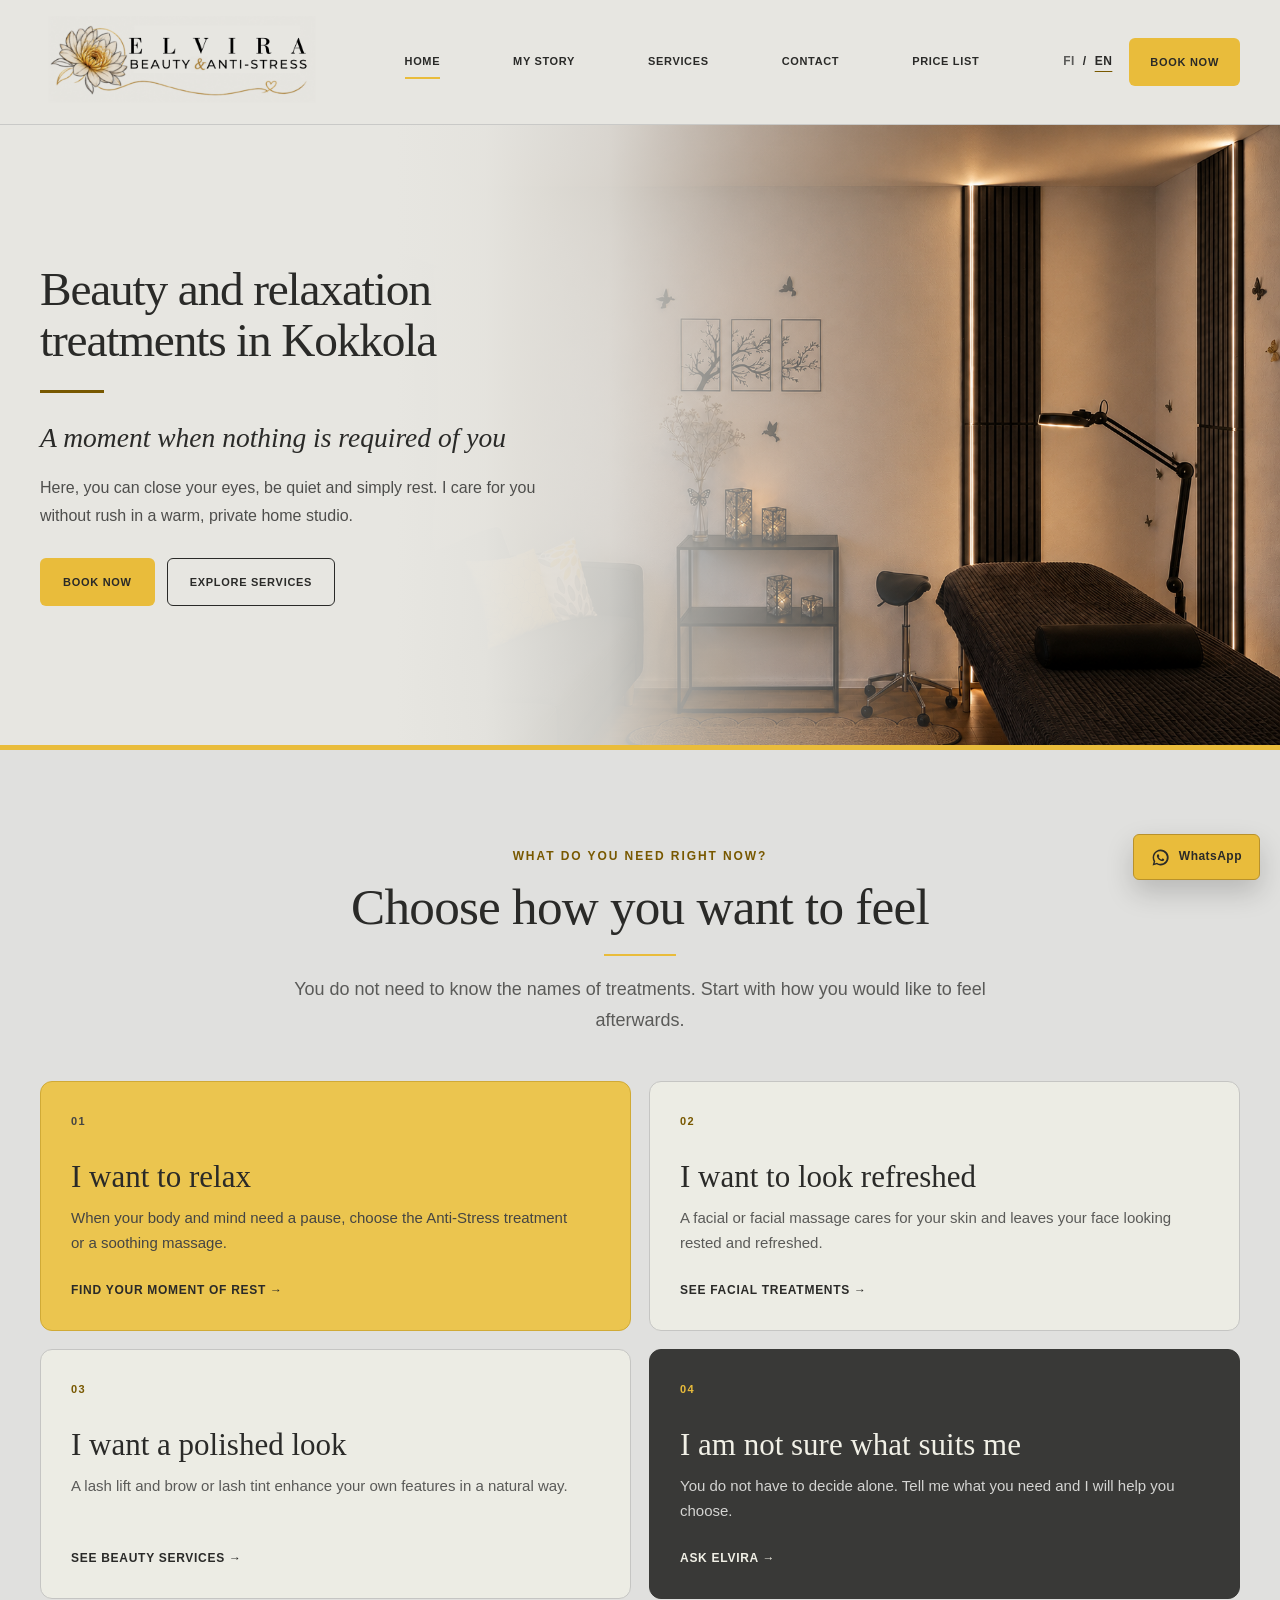
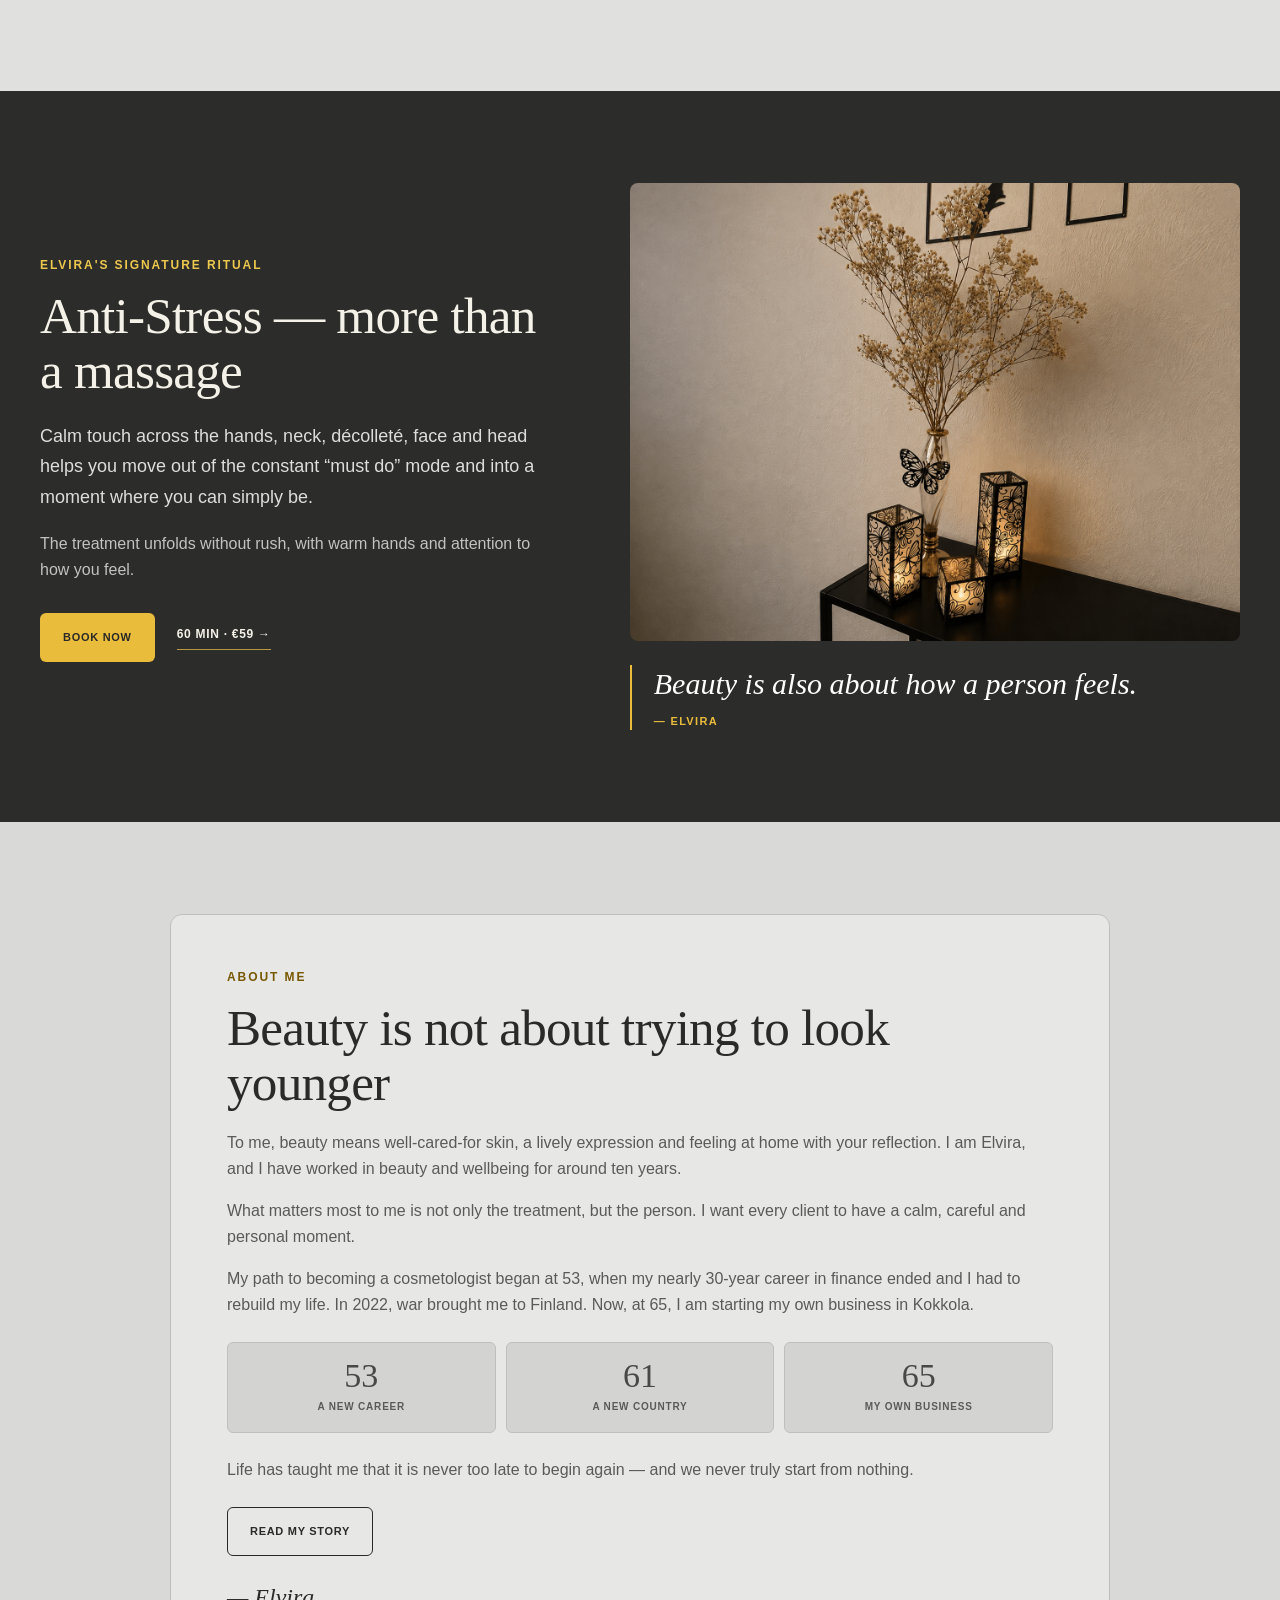
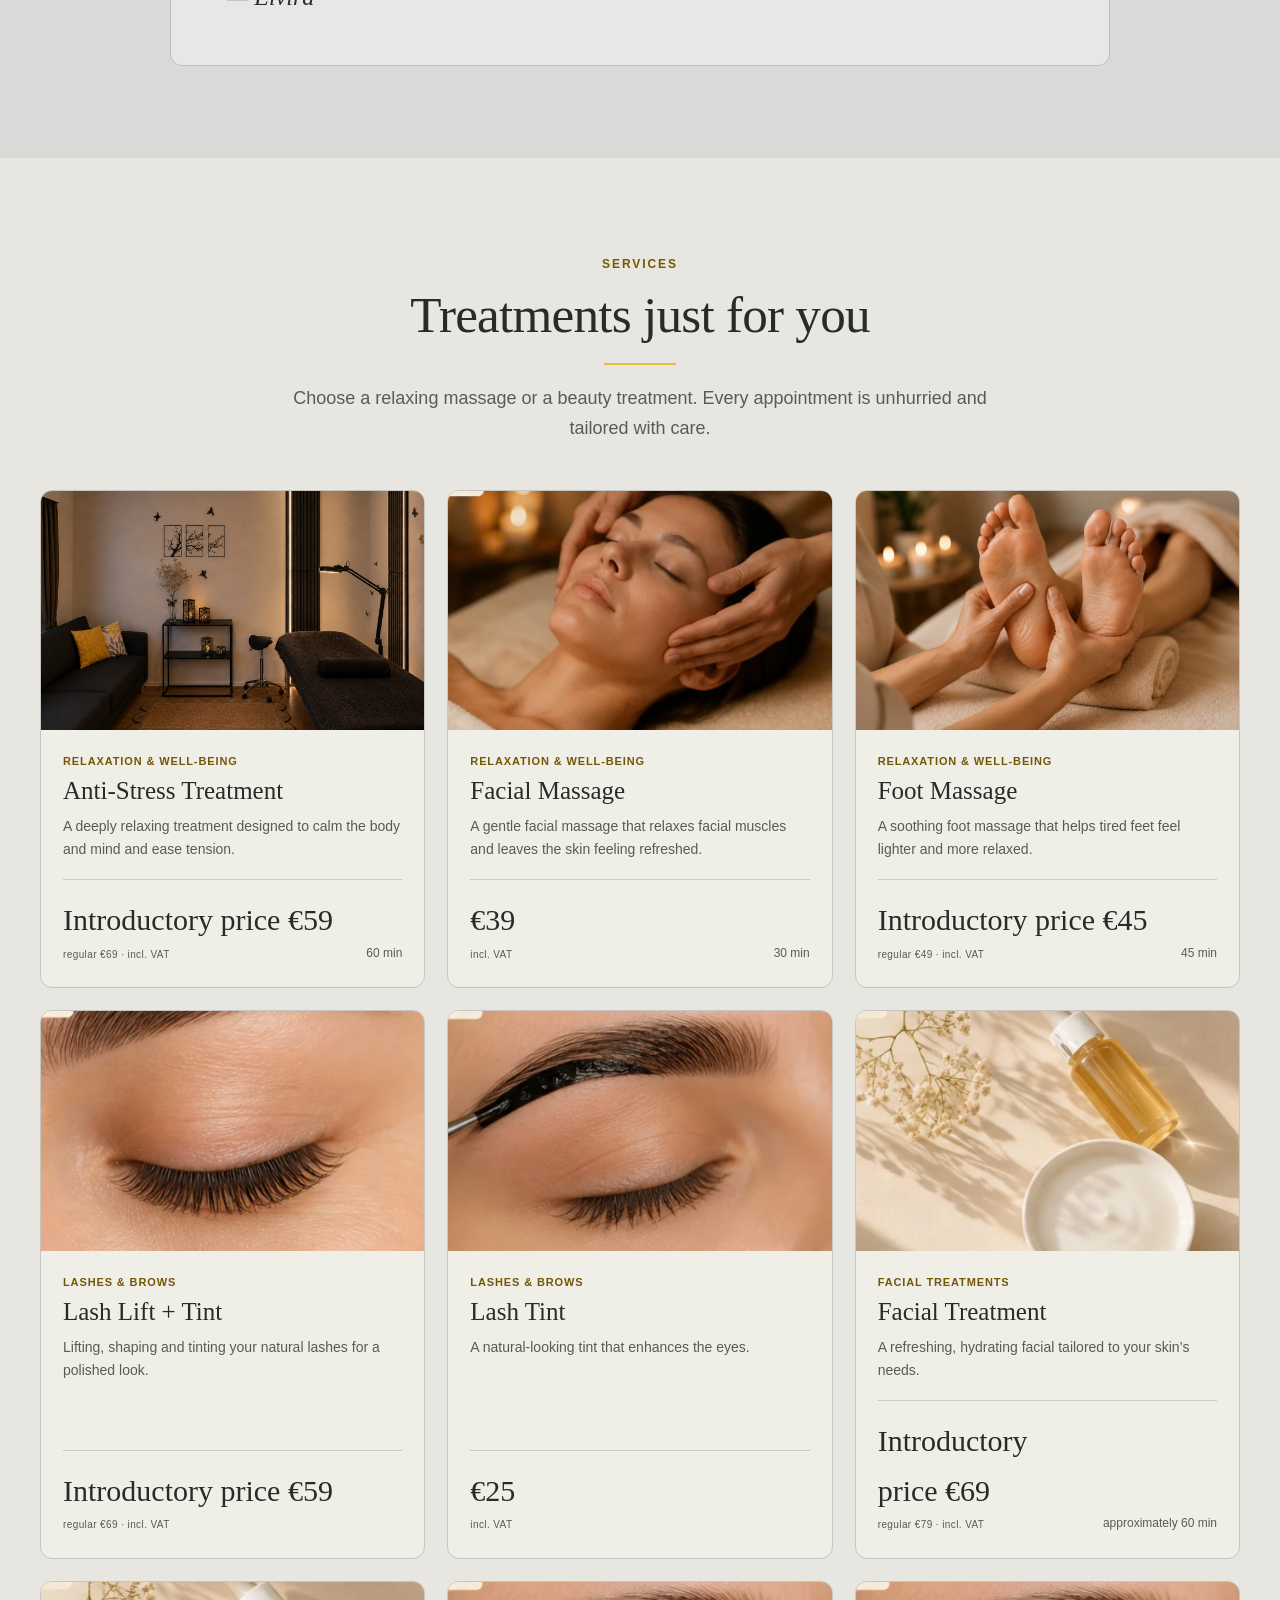
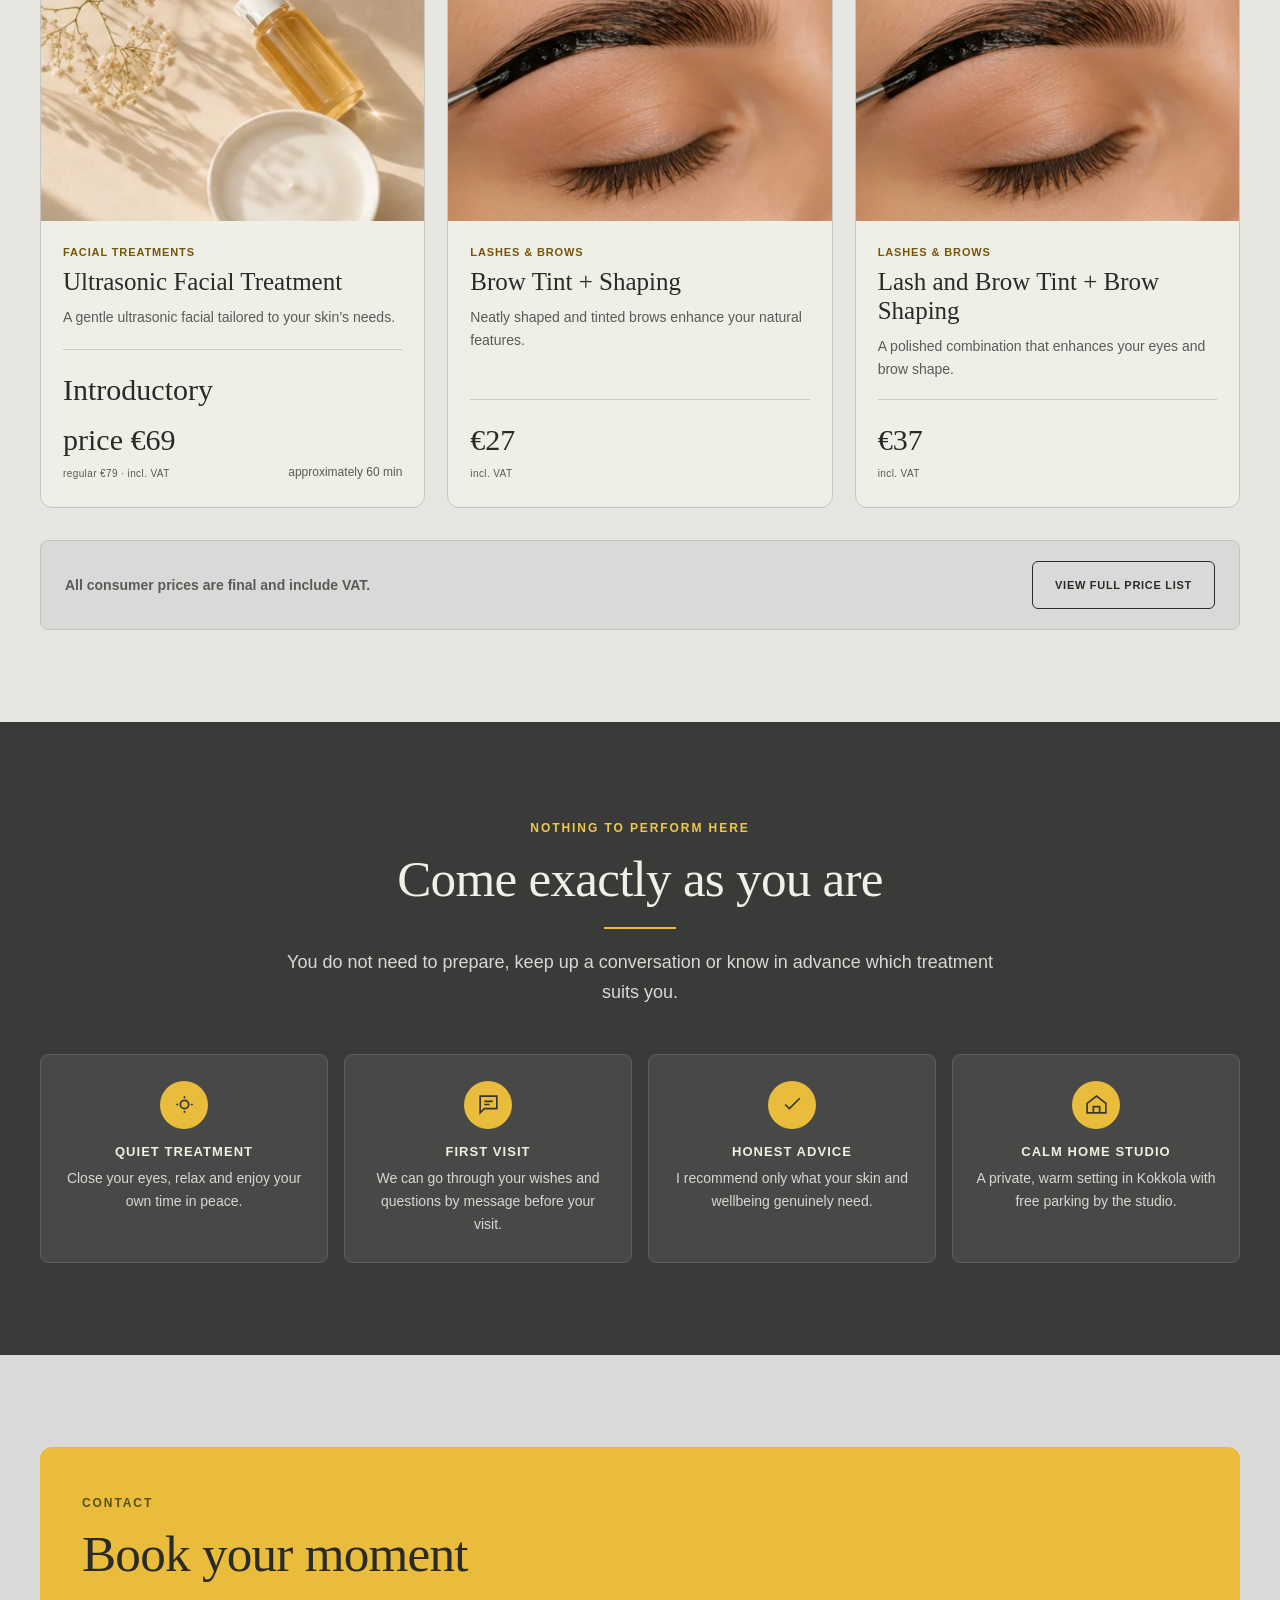
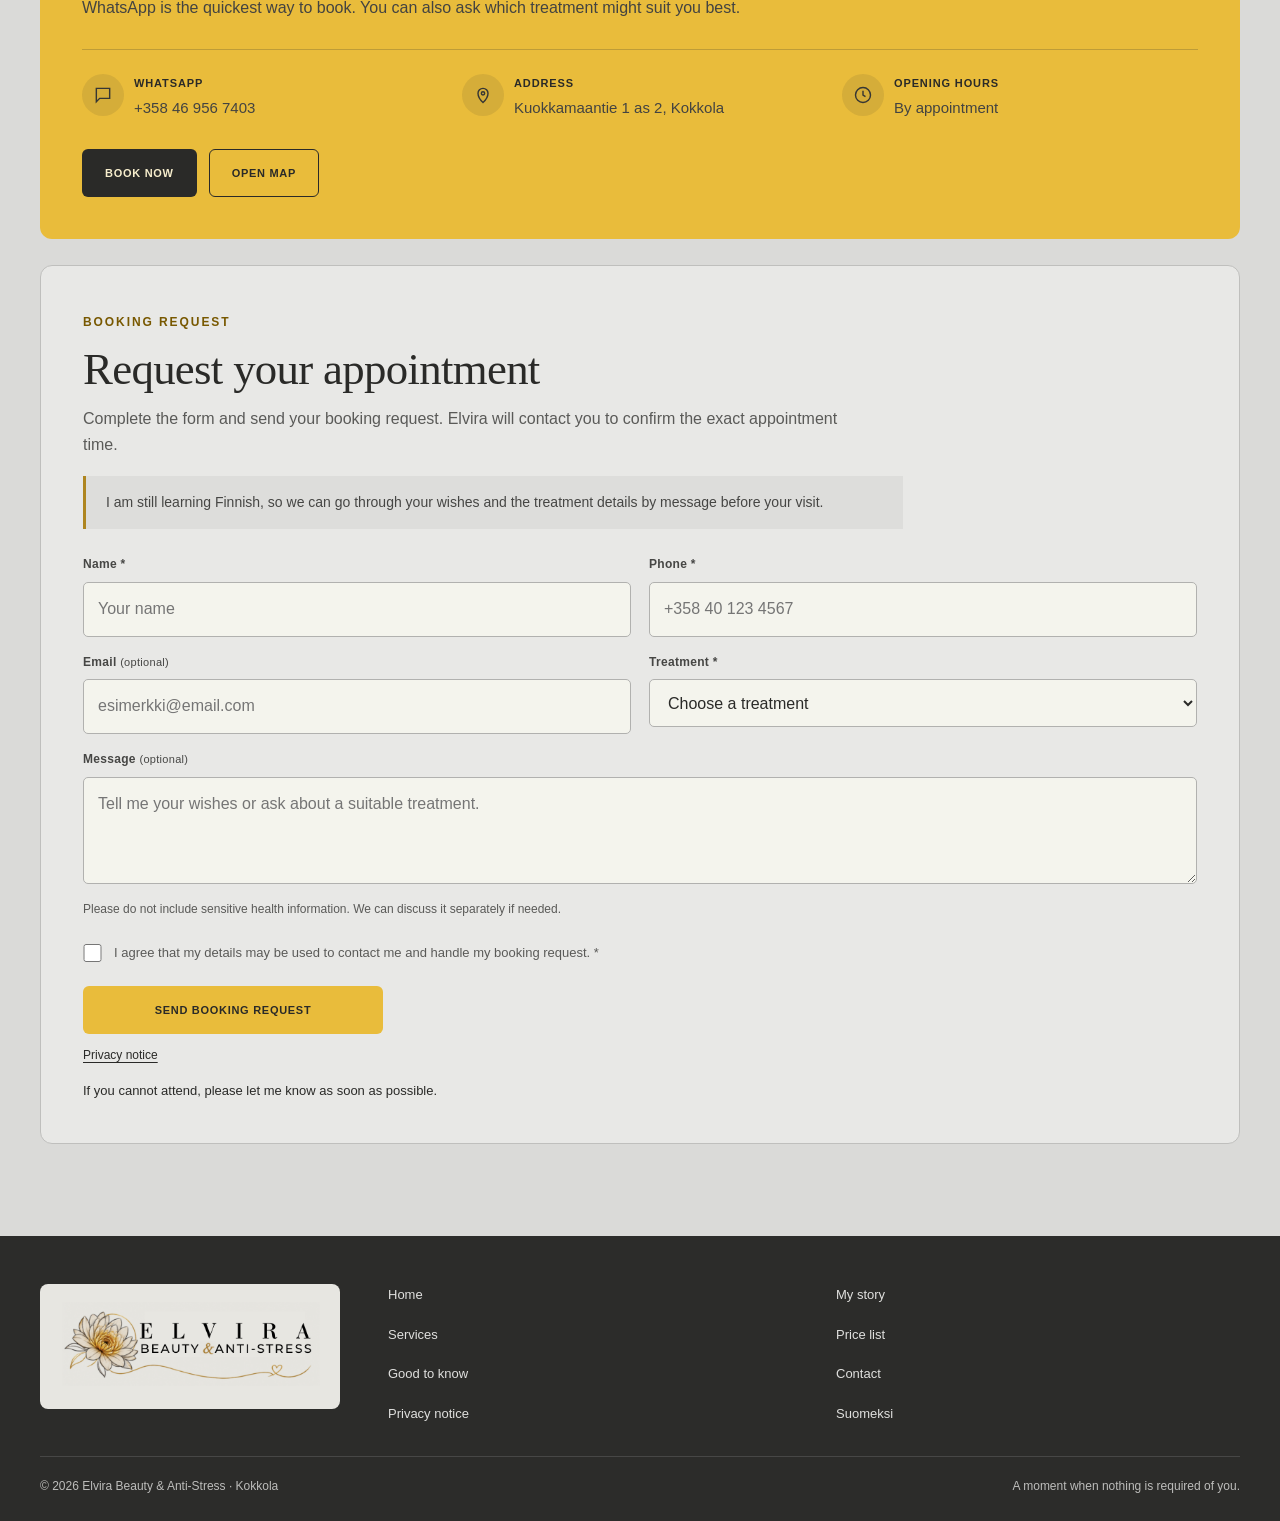
==== commit 765af514: "Update booking flow pricing and mobile layout" ====
--- a/en/index.html
+++ b/en/index.html
@@ -8,7 +8,7 @@
 <meta content="Beauty and relaxation treatments in a calm home studio in Kokkola. Anti-Stress treatment, facials, massage, lashes and brows. Book via WhatsApp." name="description"/>
 <meta content="#e7e6e1" name="theme-color"/>
 <link href="../img/favicon.png" rel="icon" type="image/png"/>
-<link href="../style.css?v=20260831-candles" rel="stylesheet"/>
+<link href="../style.css?v=20260901" rel="stylesheet"/>
 </head>
 <body class="home-page"><a class="skip-link" href="#main-content">Skip to content</a>
 <header class="site-header">
@@ -16,7 +16,7 @@
 <a aria-label="Elvira Beauty &amp; Anti-Stress" class="logo-link" href="#home"><img alt="Elvira Beauty &amp; Anti-Stress" height="941" src="../img/logo.png" width="1672"/></a>
 <button aria-controls="main-nav" aria-expanded="false" aria-label="Open menu" class="menu-toggle" type="button"><span></span><span></span><span></span></button>
 <nav aria-label="Main menu" class="main-nav" id="main-nav"><a class="active" href="#home">Home</a><a href="story.html">My story</a><a href="#services">Services</a><a href="#contact">Contact</a><a href="hinnasto.html">Price list</a></nav>
-<div class="header-actions"><span class="lang-switch"><a href="../index.html">FI</a><span>/</span><a class="active" href="index.html">EN</a></span><a class="btn btn-primary" href="https://wa.me/358469567403" rel="noopener" target="_blank">Book now</a></div>
+<div class="header-actions"><span class="lang-switch"><a href="../index.html">FI</a><span>/</span><a class="active" href="index.html">EN</a></span><a class="btn btn-primary" href="#bookingForm">Book now</a></div>
 </div>
 </header>
 <main id="main-content" tabindex="-1">
@@ -25,7 +25,7 @@
 <div class="hero-copy">
 <h1>Beauty and relaxation treatments in Kokkola</h1><p class="hero-promise">A moment when nothing is required of you</p>
 <p class="lead">Here, you can close your eyes, be quiet and simply rest. I care for you without rush in a warm, private home studio.</p>
-<div class="hero-actions"><a class="btn btn-primary" href="https://wa.me/358469567403" rel="noopener" target="_blank">Book via WhatsApp</a><a class="btn btn-outline" href="#services">Explore services</a></div>
+<div class="hero-actions"><a class="btn btn-primary" href="#bookingForm">Book now</a><a class="btn btn-outline" href="#services">Explore services</a></div>
 </div>
 <div class="hero-media"><img alt="Calm treatment room at Elvira Beauty &amp; Anti-Stress" decoding="async" fetchpriority="high" src="../img/kuva1.webp"/></div>
 </div>
@@ -43,7 +43,7 @@
 </section>
 <section class="anti-stress-section" id="anti-stress">
 <div class="container anti-stress-grid">
-<div class="anti-stress-copy"><span class="eyebrow">Elvira's signature ritual</span><h2>Anti-Stress — more than a massage</h2><p class="lead">Calm touch across the hands, neck, décolleté, face and head helps you move out of the constant “must do” mode and into a moment where you can simply be.</p><p>The treatment unfolds without rush, with warm hands and attention to how you feel.</p><div class="anti-stress-actions"><a class="btn btn-primary" href="https://wa.me/358469567403" rel="noopener" target="_blank">Book Anti-Stress</a><a class="text-link" href="#services">60 min · €60 →</a></div></div>
+<div class="anti-stress-copy"><span class="eyebrow">Elvira's signature ritual</span><h2>Anti-Stress — more than a massage</h2><p class="lead">Calm touch across the hands, neck, décolleté, face and head helps you move out of the constant “must do” mode and into a moment where you can simply be.</p><p>The treatment unfolds without rush, with warm hands and attention to how you feel.</p><div class="anti-stress-actions"><a class="btn btn-primary" href="#bookingForm">Book now</a><a class="text-link" href="#services">60 min · €59 →</a></div></div>
 <div class="anti-stress-visual"><img alt="Warm candlelight and dried flowers at Elvira’s home studio" decoding="async" height="1086" loading="lazy" src="../img/anti-stress-candles.png" width="1448"/><blockquote><p>Beauty is also about how a person feels.</p><cite>— Elvira</cite></blockquote></div>
 </div>
 </section>
@@ -56,14 +56,17 @@
 <div class="container">
 <div class="section-head center"><span class="eyebrow">Services</span><h2>Treatments just for you</h2><div class="gold-line"></div><p class="lead" style="margin-top:18px">Choose a relaxing massage or a beauty treatment. Every appointment is unhurried and tailored with care.</p></div>
 <div class="services-grid">
-<article class="service-card"><div class="service-image"><img alt="Calm setting for an anti-stress massage" decoding="async" loading="lazy" src="../img/kuva1.webp"/></div><div class="service-body"><div class="service-kicker">Massage &amp; relaxation</div><h3>Anti-stress massage</h3><p>A deeply relaxing treatment designed to calm the body and mind and ease tension.</p><div class="service-foot"><div><span class="service-price">€60</span><span class="service-vat">incl. VAT 25.5%</span></div><span class="service-time">60 min</span></div></div></article>
-<article class="service-card"><div class="service-image"><img alt="Facial massage" decoding="async" loading="lazy" src="../img/kuva2.webp"/></div><div class="service-body"><div class="service-kicker">Massage &amp; relaxation</div><h3>Facial massage</h3><p>A gentle facial massage that relaxes facial muscles and leaves the skin feeling refreshed.</p><div class="service-foot"><div><span class="service-price">€35</span><span class="service-vat">incl. VAT 25.5%</span></div><span class="service-time">30 min</span></div></div></article>
-<article class="service-card"><div class="service-image"><img alt="Foot massage" decoding="async" loading="lazy" src="../img/kuva3.webp"/></div><div class="service-body"><div class="service-kicker">Massage &amp; relaxation</div><h3>Foot massage</h3><p>A soothing foot massage that helps tired feet feel lighter and more relaxed.</p><div class="service-foot"><div><span class="service-price">€45</span><span class="service-vat">incl. VAT 25.5%</span></div><span class="service-time">45 min</span></div></div></article>
-<article class="service-card"><div class="service-image"><img alt="Lash lift" decoding="async" loading="lazy" src="../img/kuva4.webp"/></div><div class="service-body"><div class="service-kicker">Beauty &amp; facials</div><h3>Lash lift</h3><p>Lifting and shaping your natural lashes for a polished, open-eye look.</p><div class="service-foot"><div><span class="service-price">€55</span><span class="service-vat">incl. VAT 25.5%</span></div><span class="service-time">60 min</span></div></div></article>
-<article class="service-card"><div class="service-image"><img alt="Brow and lash tint" decoding="async" loading="lazy" src="../img/kuva5.webp"/></div><div class="service-body"><div class="service-kicker">Beauty &amp; facials</div><h3>Brow &amp; lash tint</h3><p>A neat, natural result that enhances the eyes and facial features.</p><div class="service-foot"><div><span class="service-price">€30</span><span class="service-vat">incl. VAT 25.5%</span></div><span class="service-time">30 min</span></div></div></article>
-<article class="service-card" id="facial-treatments"><div class="service-image"><img alt="Facial skincare products" decoding="async" loading="lazy" src="../img/kuva6.webp"/></div><div class="service-body"><div class="service-kicker">Facial treatments</div><h3>Radiance facial</h3><p>A refreshing, hydrating facial when you would like your skin to glow before a celebration, an important meeting or simply for yourself.</p><p class="service-detail">Ultrasonic cleansing can be included according to your skin’s needs. We agree on the treatment and suitable timing in advance.</p><div class="service-foot"><div><span class="service-price">€65</span><span class="service-vat">incl. VAT 25.5%</span></div><span class="service-time">60 min</span></div></div></article>
+<article class="service-card"><div class="service-image"><img alt="Calm setting for an anti-stress treatment" decoding="async" loading="lazy" src="../img/kuva1.webp"/></div><div class="service-body"><div class="service-kicker">Relaxation &amp; well-being</div><h3>Anti-Stress Treatment</h3><p>A deeply relaxing treatment designed to calm the body and mind and ease tension.</p><div class="service-foot"><div><span class="service-price">Introductory price €59</span><span class="service-vat">regular €69 · incl. VAT</span></div><span class="service-time">60 min</span></div></div></article>
+<article class="service-card"><div class="service-image"><img alt="Facial massage" decoding="async" loading="lazy" src="../img/kuva2.webp"/></div><div class="service-body"><div class="service-kicker">Relaxation &amp; well-being</div><h3>Facial Massage</h3><p>A gentle facial massage that relaxes facial muscles and leaves the skin feeling refreshed.</p><div class="service-foot"><div><span class="service-price">€39</span><span class="service-vat">incl. VAT</span></div><span class="service-time">30 min</span></div></div></article>
+<article class="service-card"><div class="service-image"><img alt="Foot massage" decoding="async" loading="lazy" src="../img/kuva3.webp"/></div><div class="service-body"><div class="service-kicker">Relaxation &amp; well-being</div><h3>Foot Massage</h3><p>A soothing foot massage that helps tired feet feel lighter and more relaxed.</p><div class="service-foot"><div><span class="service-price">Introductory price €45</span><span class="service-vat">regular €49 · incl. VAT</span></div><span class="service-time">45 min</span></div></div></article>
+<article class="service-card"><div class="service-image"><img alt="Lash lift and tint" decoding="async" loading="lazy" src="../img/kuva4.webp"/></div><div class="service-body"><div class="service-kicker">Lashes &amp; brows</div><h3>Lash Lift + Tint</h3><p>Lifting, shaping and tinting your natural lashes for a polished look.</p><div class="service-foot"><div><span class="service-price">Introductory price €59</span><span class="service-vat">regular €69 · incl. VAT</span></div></div></div></article>
+<article class="service-card"><div class="service-image"><img alt="Lash tint" decoding="async" loading="lazy" src="../img/kuva5.webp"/></div><div class="service-body"><div class="service-kicker">Lashes &amp; brows</div><h3>Lash Tint</h3><p>A natural-looking tint that enhances the eyes.</p><div class="service-foot"><div><span class="service-price">€25</span><span class="service-vat">incl. VAT</span></div></div></div></article>
+<article class="service-card" id="facial-treatments"><div class="service-image"><img alt="Facial treatment" decoding="async" loading="lazy" src="../img/kuva6.webp"/></div><div class="service-body"><div class="service-kicker">Facial treatments</div><h3>Facial Treatment</h3><p>A refreshing, hydrating facial tailored to your skin’s needs.</p><div class="service-foot"><div><span class="service-price">Introductory price €69</span><span class="service-vat">regular €79 · incl. VAT</span></div><span class="service-time">approximately 60 min</span></div></div></article>
+<article class="service-card"><div class="service-image"><img alt="Ultrasonic facial treatment" decoding="async" loading="lazy" src="../img/kuva6.webp"/></div><div class="service-body"><div class="service-kicker">Facial treatments</div><h3>Ultrasonic Facial Treatment</h3><p>A gentle ultrasonic facial tailored to your skin’s needs.</p><div class="service-foot"><div><span class="service-price">Introductory price €69</span><span class="service-vat">regular €79 · incl. VAT</span></div><span class="service-time">approximately 60 min</span></div></div></article>
+<article class="service-card"><div class="service-image"><img alt="Brow tint and shaping" decoding="async" loading="lazy" src="../img/kuva5.webp"/></div><div class="service-body"><div class="service-kicker">Lashes &amp; brows</div><h3>Brow Tint + Shaping</h3><p>Neatly shaped and tinted brows enhance your natural features.</p><div class="service-foot"><div><span class="service-price">€27</span><span class="service-vat">incl. VAT</span></div></div></div></article>
+<article class="service-card"><div class="service-image"><img alt="Lash and brow tint with brow shaping" decoding="async" loading="lazy" src="../img/kuva5.webp"/></div><div class="service-body"><div class="service-kicker">Lashes &amp; brows</div><h3>Lash and Brow Tint + Brow Shaping</h3><p>A polished combination that enhances your eyes and brow shape.</p><div class="service-foot"><div><span class="service-price">€37</span><span class="service-vat">incl. VAT</span></div></div></div></article>
 </div>
-<div class="price-callout"><p><strong>All consumer prices include VAT 25.5%.</strong><br/>The full price list also shows prices excluding VAT.</p><a class="btn btn-outline" href="hinnasto.html">View full price list</a></div>
+<div class="price-callout"><p><strong>All consumer prices are final and include VAT.</strong></p><a class="btn btn-outline" href="hinnasto.html">View full price list</a></div>
 </div>
 </section>
 <section class="alt comfort-section" id="good-to-know">
@@ -83,29 +86,30 @@
 <div class="contact-item"><div class="icon"><svg viewbox="0 0 24 24"><path d="M4 4h16v12H8l-4 4z"></path></svg></div><div><strong>WhatsApp</strong><a href="https://wa.me/358469567403" rel="noopener" target="_blank">+358 46 956 7403</a></div></div>
 <div class="contact-item"><div class="icon"><svg viewbox="0 0 24 24"><path d="M12 21s6-5.2 6-11a6 6 0 1 0-12 0c0 5.8 6 11 6 11z"></path><circle cx="12" cy="10" r="2"></circle></svg></div><div><strong>Address</strong><span>Kuokkamaantie 1 as 2, Kokkola</span></div></div>
 <div class="contact-item"><div class="icon"><svg viewbox="0 0 24 24"><circle cx="12" cy="12" r="9"></circle><path d="M12 7v5l3 2"></path></svg></div><div><strong>Opening hours</strong><span>By appointment</span></div></div>
-</div><div class="contact-actions"><a class="btn btn-primary" href="https://wa.me/358469567403" rel="noopener" target="_blank">Book via WhatsApp</a><a class="btn btn-outline" href="https://www.google.com/maps/search/?api=1&amp;query=Kuokkamaantie%201%20as%202%2C%20Kokkola" rel="noopener" target="_blank">Open map</a></div></div>
+</div><div class="contact-actions"><a class="btn btn-primary" href="#bookingForm">Book now</a><a class="btn btn-outline" href="https://www.google.com/maps/search/?api=1&amp;query=Kuokkamaantie%201%20as%202%2C%20Kokkola" rel="noopener" target="_blank">Open map</a></div></div>
 <form aria-describedby="form-intro language-note" class="booking-card" id="bookingForm">
 <span class="eyebrow">Booking request</span><h2>Request your appointment</h2>
-<p class="form-intro" id="form-intro">Fill in your details to open a ready-made message in WhatsApp. We will confirm the appointment time by message.</p>
+<p class="form-intro" id="form-intro">Complete the form and send your booking request. Elvira will contact you to confirm the exact appointment time.</p>
 <p class="language-note" id="language-note">I am still learning Finnish, so we can go through your wishes and the treatment details by message before your visit.</p>
 <div class="form-grid">
 <div class="form-row"><label for="name">Name *</label><input autocomplete="name" id="name" maxlength="100" name="name" placeholder="Your name" required=""/></div>
 <div class="form-row"><label for="phone">Phone *</label><input autocomplete="tel" id="phone" maxlength="40" name="phone" placeholder="+358 40 123 4567" required="" type="tel"/></div>
 <div class="form-row"><label for="email">Email <small>(optional)</small></label><input autocomplete="email" id="email" maxlength="254" name="email" placeholder="esimerkki@email.com" type="email"/></div>
-<div class="form-row"><label for="service">Treatment *</label><select id="service" name="service" required=""><option value="">Choose a treatment</option><option>Anti-stress massage</option><option>Facial massage</option><option>Foot massage</option><option>Lash lift</option><option>Brow &amp; lash tint</option><option>Radiance facial</option><option>Treatment as a gift</option><option>I am not sure — I would like to ask</option></select></div>
-<div class="form-row form-row-wide"><label for="wish">Message <small>(optional)</small></label><textarea id="wish" maxlength="1500" name="wish" placeholder="Tell me your wishes or ask about a suitable treatment." rows="3"></textarea></div>
+<div class="form-row"><label for="service">Treatment *</label><select id="service" name="service" required=""><option value="">Choose a treatment</option><option>Anti-Stress Treatment</option><option>Facial Massage</option><option>Foot Massage</option><option>Facial Treatment</option><option>Ultrasonic Facial Treatment</option><option>Lash Lift + Tint</option><option>Lash Tint</option><option>Brow Tint + Shaping</option><option>Lash and Brow Tint + Brow Shaping</option><option>Treatment as a gift</option><option>I am not sure — I would like to ask</option></select></div>
+<div class="form-row form-row-wide"><label for="wish">Message <small>(optional)</small></label><textarea id="wish" maxlength="1500" name="wish" placeholder="Tell me your wishes or ask about a suitable treatment." rows="3"></textarea><small class="field-note">Please do not include sensitive health information. We can discuss it separately if needed.</small></div>
+<div aria-hidden="true" class="honeypot"><label for="website_url">Leave this field empty</label><input autocomplete="off" id="website_url" name="website_url" tabindex="-1" type="text"/></div>
 </div>
 <label class="consent"><input id="consent" name="consent" required="" type="checkbox"/><span>I agree that my details may be used to contact me and handle my booking request. *</span></label>
-<button class="btn btn-primary" disabled="" type="submit">Open message in WhatsApp <span aria-hidden="true">↗</span></button>
-<p class="form-note">This form does not save data on this website. Check the message and send it yourself in WhatsApp. Your booking is confirmed when you receive a reply. <a href="privacy.html">Privacy notice</a>.</p>
-<p class="cancellation-note">If you cannot attend, please let me know as soon as possible.</p><noscript><p class="form-note">Please enable JavaScript to prepare a message, or use the WhatsApp link above.</p></noscript>
+<button class="btn btn-primary" disabled="" type="submit">Send booking request</button>
+<p aria-live="polite" class="form-status" hidden=""></p>
+<p class="form-note"><a href="privacy.html">Privacy notice</a></p>
+<p class="cancellation-note">If you cannot attend, please let me know as soon as possible.</p><noscript><p class="form-note">Please enable JavaScript to send a booking request.</p></noscript>
 </form>
 </div>
 </section>
 </main>
 <footer><div class="container footer-top"><div class="footer-logo"><img alt="Elvira Beauty &amp; Anti-Stress" height="941" src="../img/logo.png" width="1672"/></div><div class="footer-links"><a href="#home">Home</a><a href="story.html">My story</a><a href="#services">Services</a><a href="hinnasto.html">Price list</a><a href="#good-to-know">Good to know</a><a href="#contact">Contact</a><a href="privacy.html">Privacy notice</a><a href="../index.html">Suomeksi</a></div></div><div class="container footer-bottom"><span>© 2026 Elvira Beauty &amp; Anti-Stress · Kokkola</span><span>A moment when nothing is required of you.</span></div></footer>
 <a aria-label="Book via WhatsApp" class="wa-float" href="https://wa.me/358469567403" rel="noopener" target="_blank"><svg viewbox="0 0 24 24"><path d="M12 2a10 10 0 0 0-8.6 15L2 22l5.2-1.4A10 10 0 1 0 12 2Zm0 18a8 8 0 0 1-4.1-1.1l-.3-.2-3 .8.8-2.9-.2-.3A8 8 0 1 1 12 20Zm4.4-5.9c-.2-.1-1.4-.7-1.6-.8-.2-.1-.4-.1-.5.1-.2.2-.6.8-.8 1-.1.2-.3.2-.5.1-.2-.1-1-.4-1.9-1.2-.7-.6-1.2-1.4-1.3-1.6-.1-.2 0-.4.1-.5l.4-.4c.1-.1.2-.3.2-.4.1-.2 0-.3 0-.4l-.7-1.6c-.2-.4-.4-.4-.5-.4h-.5c-.2 0-.4.1-.6.3-.2.2-.8.8-.8 1.9s.8 2.2.9 2.4c.1.2 1.6 2.5 4 3.4.6.2 1 .4 1.3.5.6.2 1 .1 1.4-.1.4-.2 1.3-.5 1.5-1 .2-.5.2-.9.1-1Z"></path></svg>WhatsApp</a>
-<script defer="" src="../script.js?v=20260831"></script>
+<script defer="" src="../script.js?v=20260901"></script>
 </body>
 </html>
-
--- a/style.css
+++ b/style.css
@@ -2784,3 +2784,198 @@
   }
 }
 
+/* Booking form and final consumer price list */
+#bookingForm {
+  scroll-margin-top: 130px;
+}
+
+.field-note {
+  display: block;
+  margin-top: 8px;
+  color: var(--muted);
+  font-size: 12px;
+  line-height: 1.5;
+}
+
+.honeypot {
+  position: absolute !important;
+  width: 1px !important;
+  height: 1px !important;
+  overflow: hidden !important;
+  clip: rect(0 0 0 0) !important;
+  clip-path: inset(50%) !important;
+  white-space: nowrap !important;
+}
+
+.form-status {
+  margin-top: 14px;
+  padding: 13px 15px;
+  border-radius: 10px;
+  font-size: 14px;
+  line-height: 1.5;
+}
+
+.form-status.success {
+  color: #245b35;
+  background: #e3f2e6;
+  border: 1px solid #9bc7a5;
+}
+
+.form-status.error {
+  color: #842b2b;
+  background: #f8e3e3;
+  border: 1px solid #dfa2a2;
+}
+
+.price-table th:first-child,
+.price-table td:first-child {
+  width: 58%;
+}
+
+.price-table th:nth-child(2),
+.price-table td:nth-child(2) {
+  width: 42%;
+  text-align: right;
+}
+
+.price-table td:nth-child(2) {
+  color: var(--ink);
+  background: #ebe2bb;
+  font-weight: 800;
+  white-space: normal;
+}
+
+.price-current,
+.price-regular {
+  display: block;
+}
+
+.price-regular {
+  margin-top: 3px;
+  color: var(--muted);
+  font-size: 13px;
+  font-weight: 500;
+}
+
+.service-card,
+.service-body {
+  min-width: 0;
+}
+
+.services-grid {
+  align-items: stretch;
+}
+
+.service-card {
+  height: 100%;
+}
+
+@media (min-width: 320px) and (max-width: 760px) {
+  html,
+  body {
+    width: 100%;
+    max-width: 100%;
+    overflow-x: hidden;
+  }
+
+  *,
+  *::before,
+  *::after {
+    min-width: 0;
+  }
+
+  .container {
+    width: calc(100% - 36px);
+    max-width: 100%;
+    margin-inline: auto;
+  }
+
+  .hero-media {
+    inset: auto;
+    width: 100%;
+    margin: 0 0 18px;
+    border-radius: 12px;
+  }
+
+  .contact-card,
+  .booking-card {
+    width: 100%;
+    padding: 24px 18px;
+  }
+
+  .form-grid {
+    grid-template-columns: minmax(0, 1fr);
+  }
+
+  .form-row-wide {
+    grid-column: auto;
+  }
+
+  .form-row input,
+  .form-row select,
+  .form-row textarea {
+    max-width: 100%;
+  }
+
+  footer {
+    padding-bottom: 92px;
+    text-align: center;
+  }
+
+  .footer-top {
+    justify-items: center;
+    text-align: center;
+  }
+
+  .footer-logo {
+    width: min(300px, 100%);
+    margin-inline: auto;
+  }
+
+  .footer-links {
+    width: 100%;
+    grid-template-columns: repeat(2, minmax(0, 1fr));
+    gap: 18px;
+    text-align: center;
+  }
+
+  .footer-bottom {
+    justify-content: center;
+    text-align: center;
+    padding-bottom: 0;
+  }
+
+  .footer-bottom span {
+    width: 100%;
+  }
+
+  .wa-float {
+    right: 12px;
+    bottom: 12px;
+  }
+
+  .price-shell {
+    overflow: hidden;
+  }
+
+  .price-table {
+    width: 100%;
+    table-layout: fixed;
+  }
+
+  .price-table th,
+  .price-table td {
+    padding: 12px 9px;
+    overflow-wrap: anywhere;
+  }
+
+  .price-table th:first-child,
+  .price-table td:first-child {
+    width: 52%;
+  }
+
+  .price-table th:nth-child(2),
+  .price-table td:nth-child(2) {
+    width: 48%;
+  }
+}
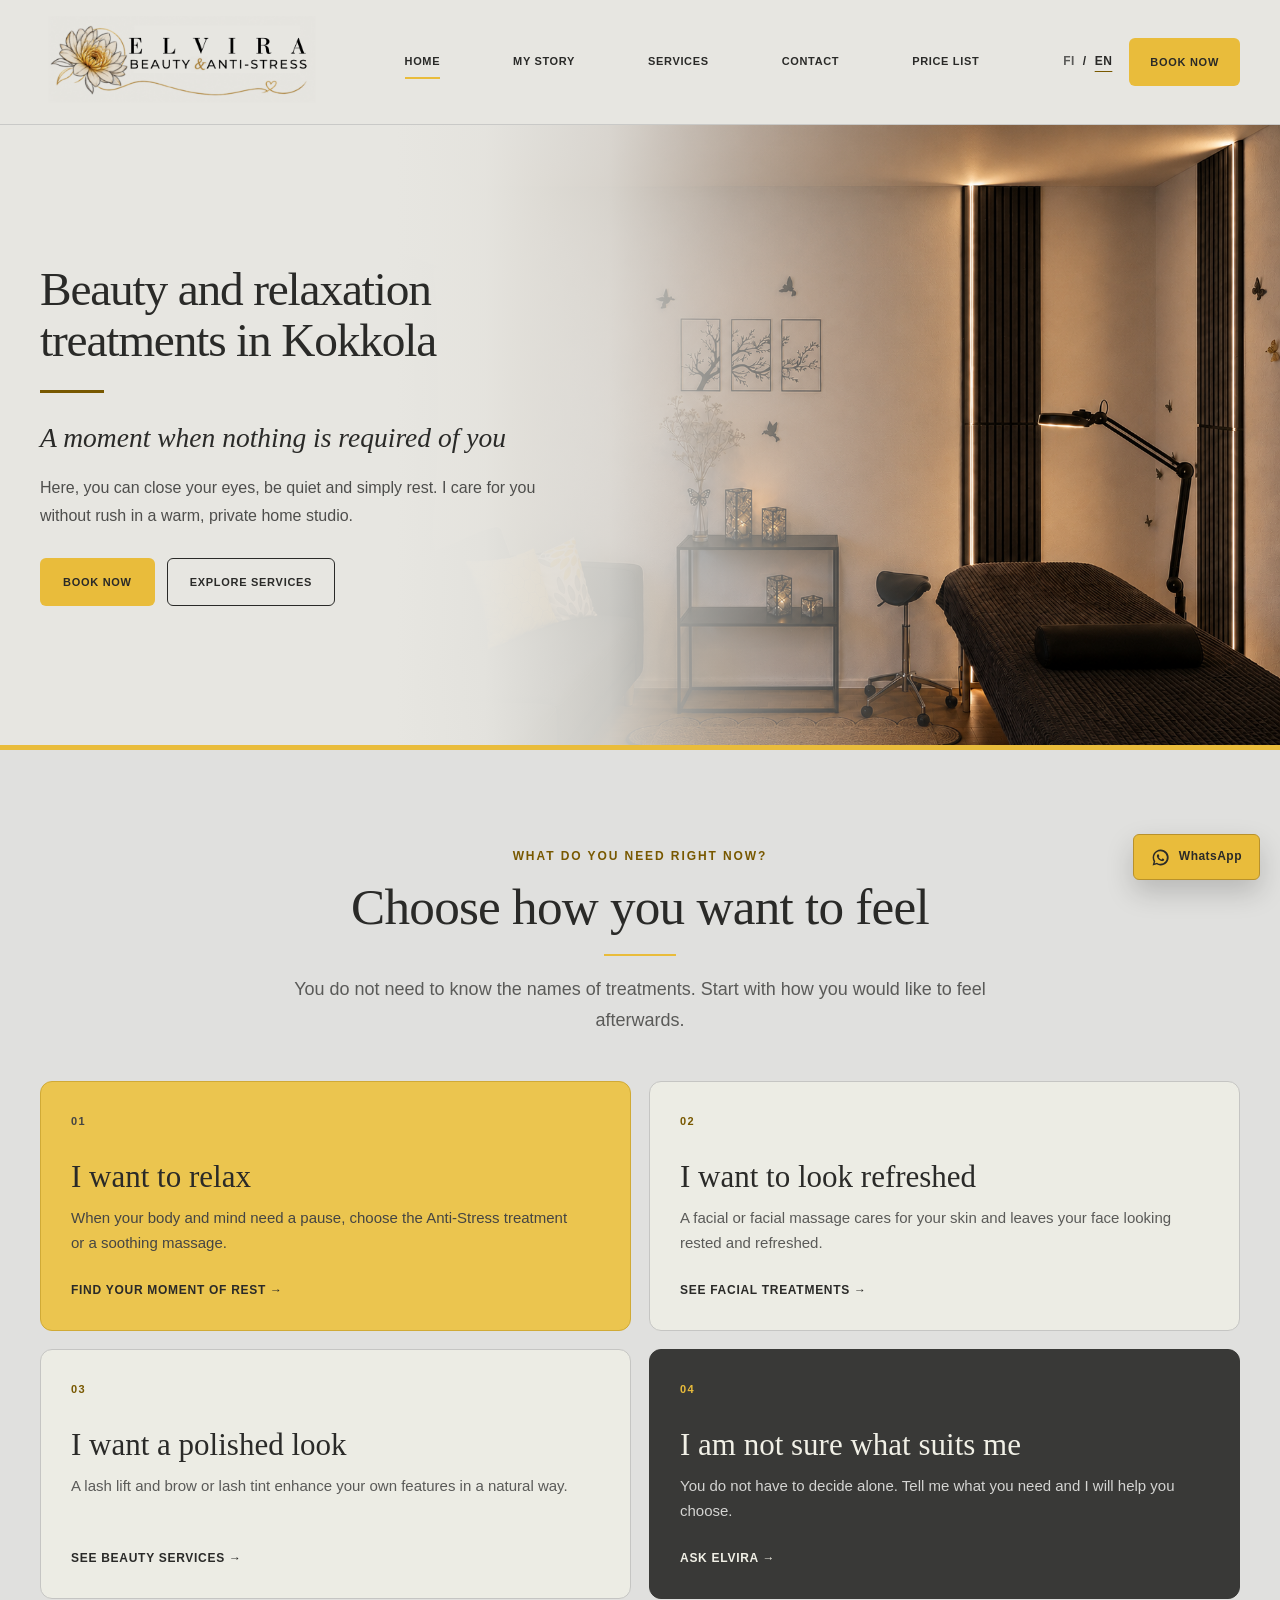
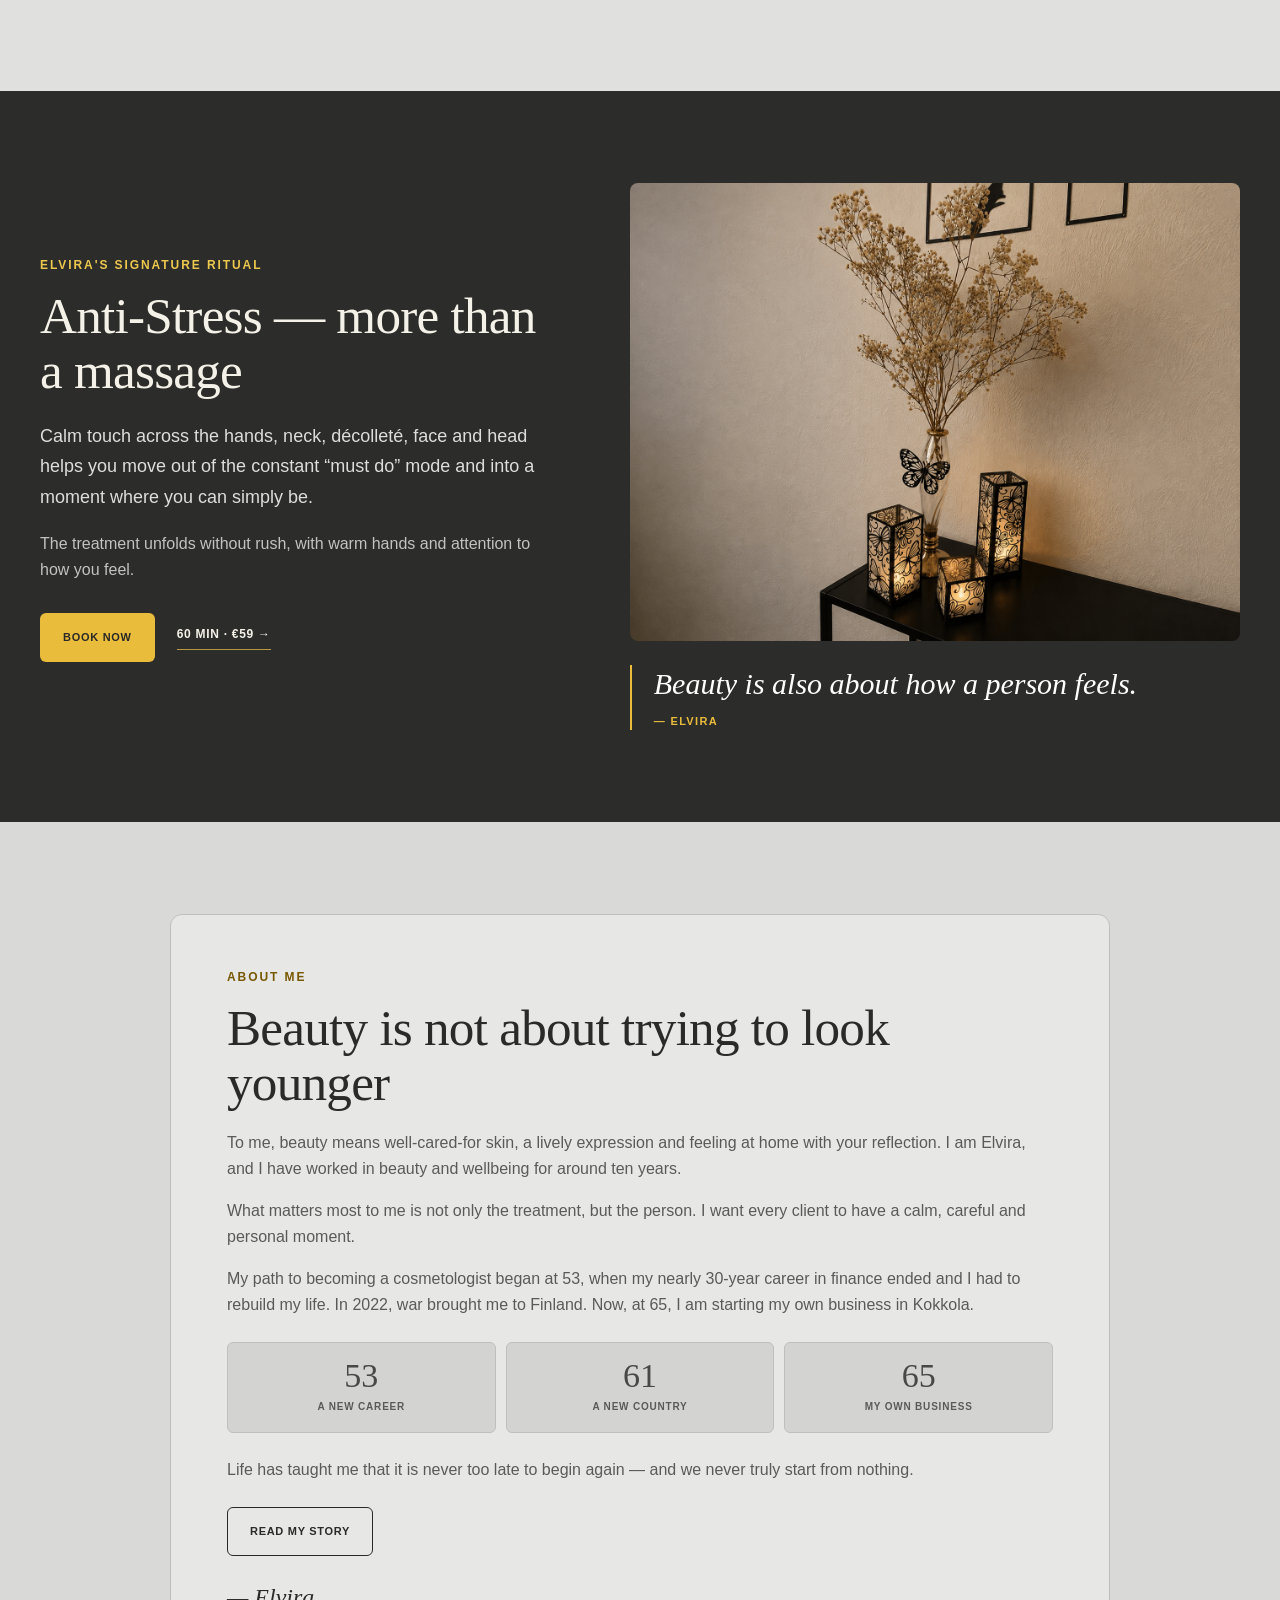
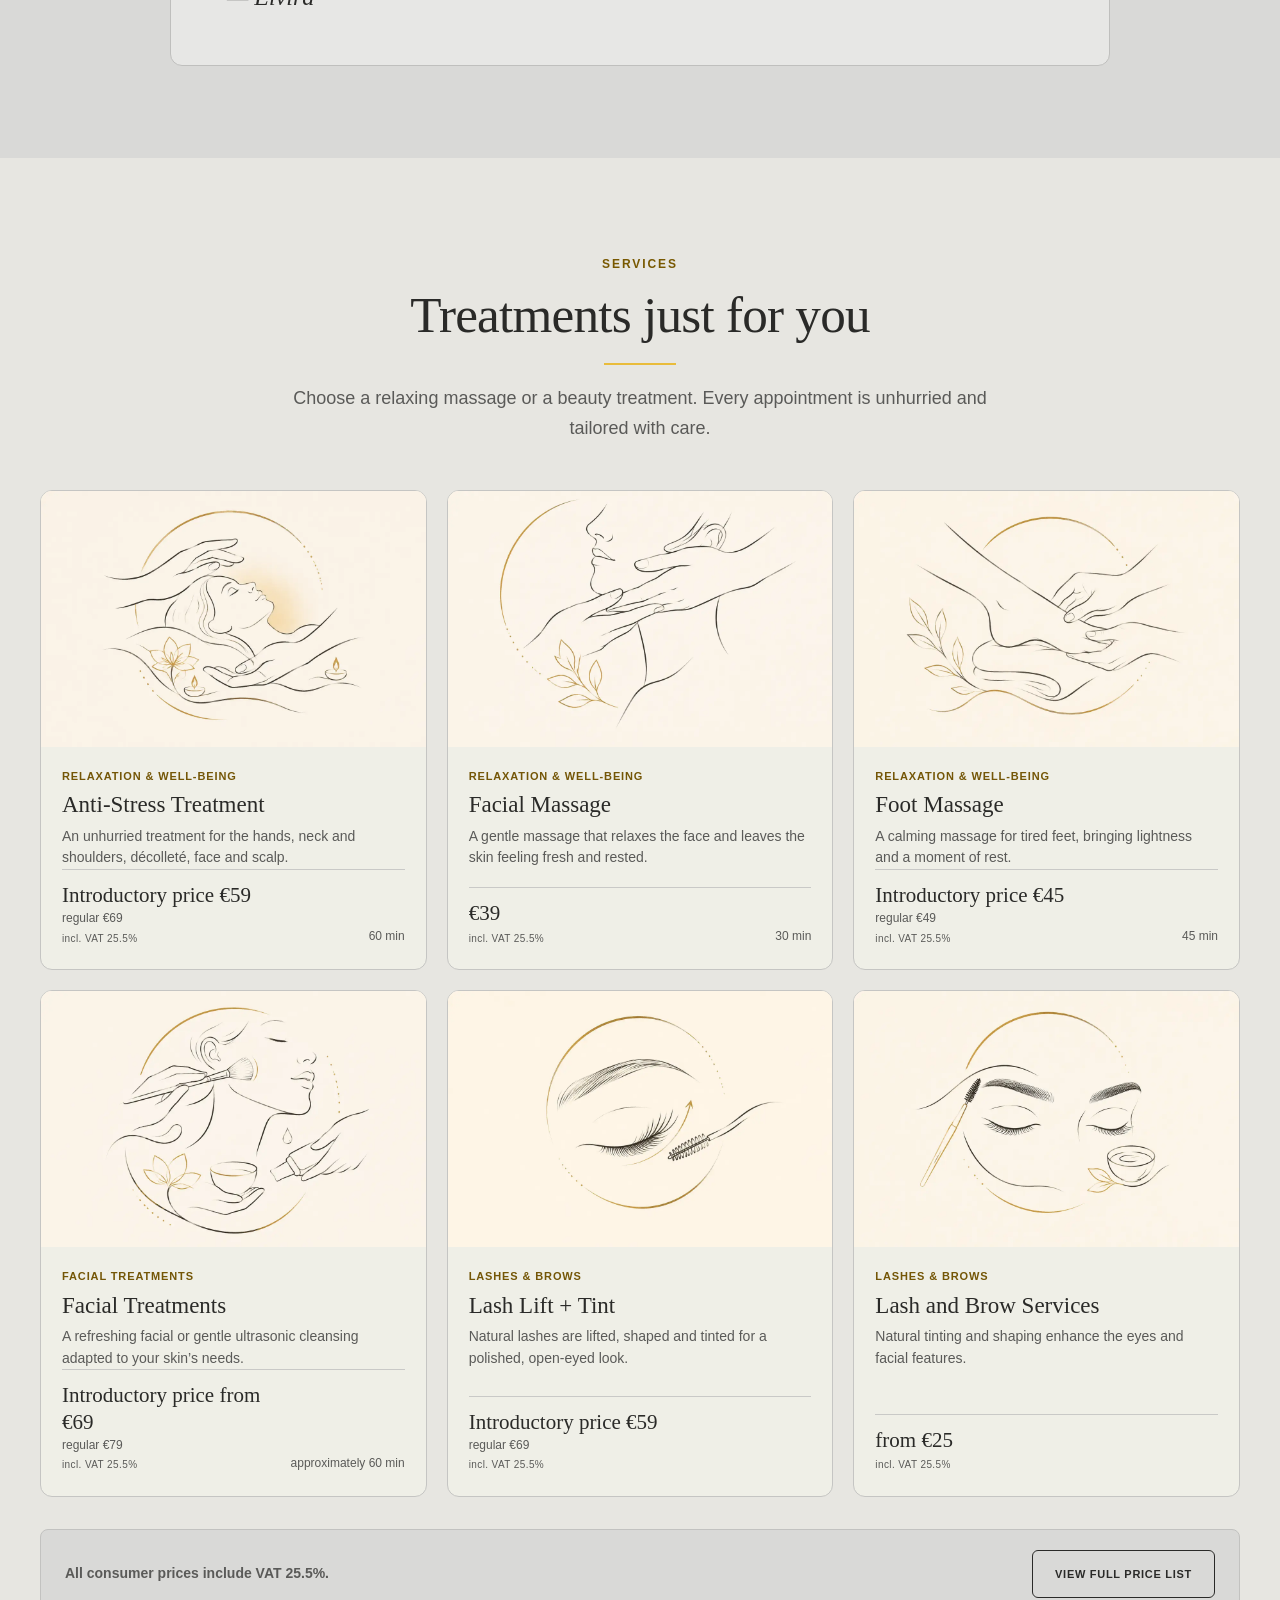
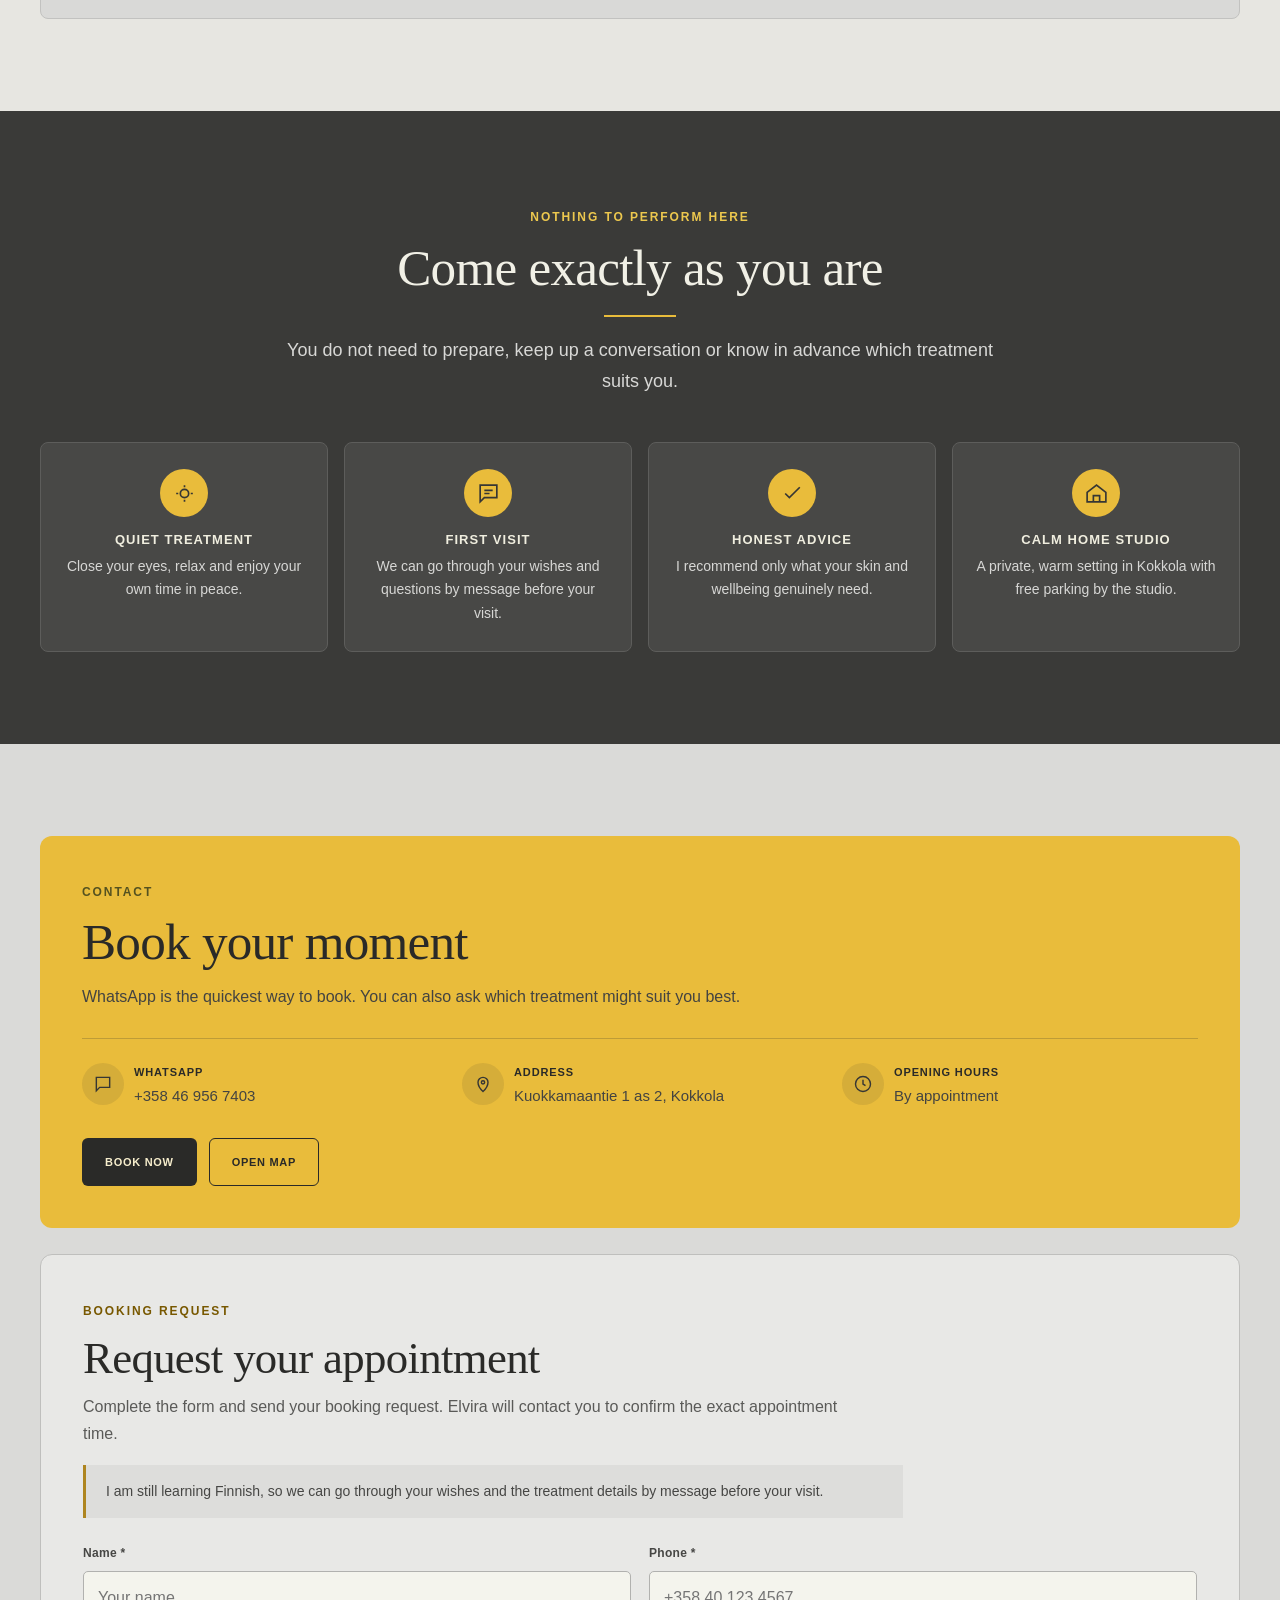
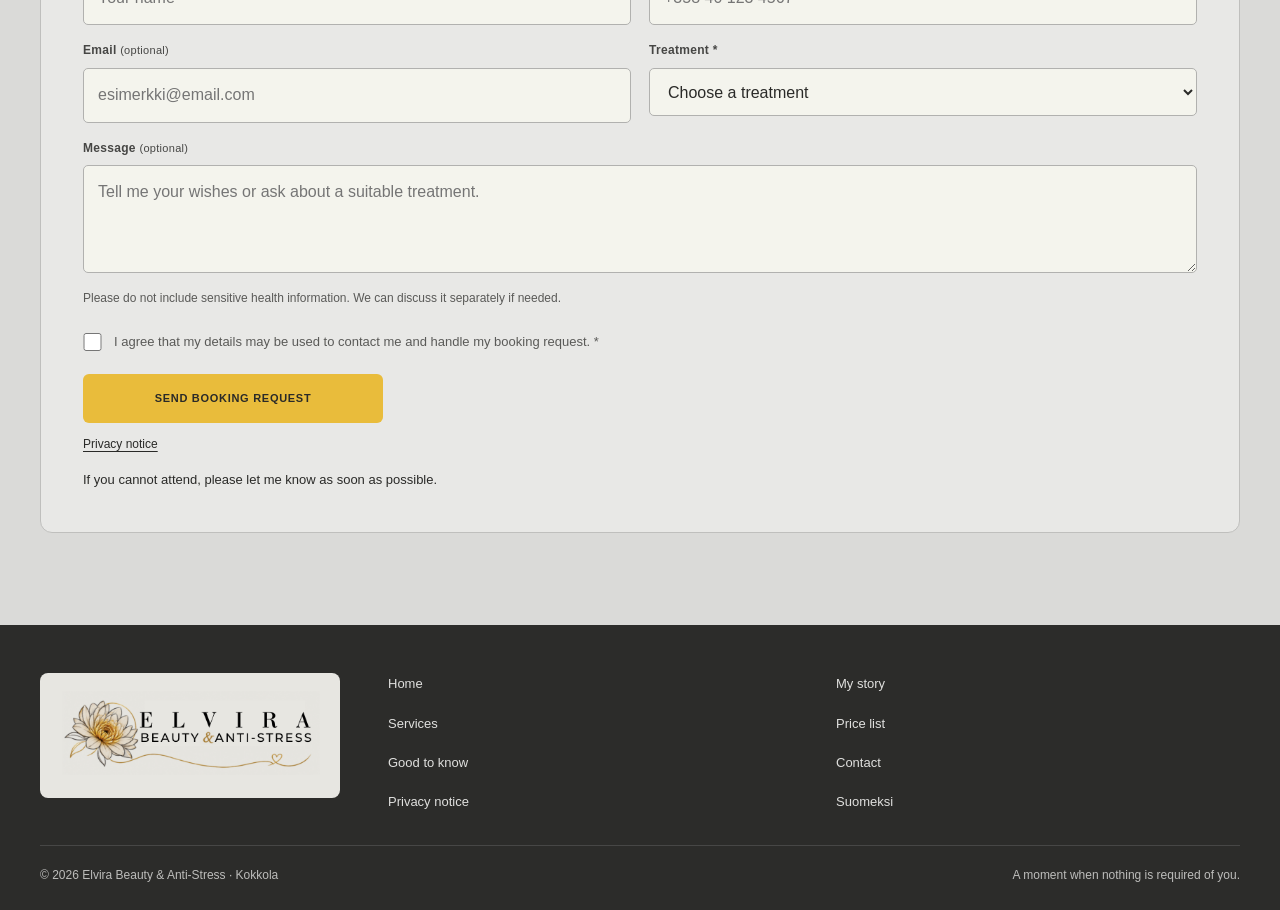
==== commit 18f1d589: "Refine service cards and VAT price tables" ====
--- a/en/index.html
+++ b/en/index.html
@@ -56,17 +56,14 @@
 <div class="container">
 <div class="section-head center"><span class="eyebrow">Services</span><h2>Treatments just for you</h2><div class="gold-line"></div><p class="lead" style="margin-top:18px">Choose a relaxing massage or a beauty treatment. Every appointment is unhurried and tailored with care.</p></div>
 <div class="services-grid">
-<article class="service-card"><div class="service-image"><img alt="Calm setting for an anti-stress treatment" decoding="async" loading="lazy" src="../img/kuva1.webp"/></div><div class="service-body"><div class="service-kicker">Relaxation &amp; well-being</div><h3>Anti-Stress Treatment</h3><p>A deeply relaxing treatment designed to calm the body and mind and ease tension.</p><div class="service-foot"><div><span class="service-price">Introductory price €59</span><span class="service-vat">regular €69 · incl. VAT</span></div><span class="service-time">60 min</span></div></div></article>
-<article class="service-card"><div class="service-image"><img alt="Facial massage" decoding="async" loading="lazy" src="../img/kuva2.webp"/></div><div class="service-body"><div class="service-kicker">Relaxation &amp; well-being</div><h3>Facial Massage</h3><p>A gentle facial massage that relaxes facial muscles and leaves the skin feeling refreshed.</p><div class="service-foot"><div><span class="service-price">€39</span><span class="service-vat">incl. VAT</span></div><span class="service-time">30 min</span></div></div></article>
-<article class="service-card"><div class="service-image"><img alt="Foot massage" decoding="async" loading="lazy" src="../img/kuva3.webp"/></div><div class="service-body"><div class="service-kicker">Relaxation &amp; well-being</div><h3>Foot Massage</h3><p>A soothing foot massage that helps tired feet feel lighter and more relaxed.</p><div class="service-foot"><div><span class="service-price">Introductory price €45</span><span class="service-vat">regular €49 · incl. VAT</span></div><span class="service-time">45 min</span></div></div></article>
-<article class="service-card"><div class="service-image"><img alt="Lash lift and tint" decoding="async" loading="lazy" src="../img/kuva4.webp"/></div><div class="service-body"><div class="service-kicker">Lashes &amp; brows</div><h3>Lash Lift + Tint</h3><p>Lifting, shaping and tinting your natural lashes for a polished look.</p><div class="service-foot"><div><span class="service-price">Introductory price €59</span><span class="service-vat">regular €69 · incl. VAT</span></div></div></div></article>
-<article class="service-card"><div class="service-image"><img alt="Lash tint" decoding="async" loading="lazy" src="../img/kuva5.webp"/></div><div class="service-body"><div class="service-kicker">Lashes &amp; brows</div><h3>Lash Tint</h3><p>A natural-looking tint that enhances the eyes.</p><div class="service-foot"><div><span class="service-price">€25</span><span class="service-vat">incl. VAT</span></div></div></div></article>
-<article class="service-card" id="facial-treatments"><div class="service-image"><img alt="Facial treatment" decoding="async" loading="lazy" src="../img/kuva6.webp"/></div><div class="service-body"><div class="service-kicker">Facial treatments</div><h3>Facial Treatment</h3><p>A refreshing, hydrating facial tailored to your skin’s needs.</p><div class="service-foot"><div><span class="service-price">Introductory price €69</span><span class="service-vat">regular €79 · incl. VAT</span></div><span class="service-time">approximately 60 min</span></div></div></article>
-<article class="service-card"><div class="service-image"><img alt="Ultrasonic facial treatment" decoding="async" loading="lazy" src="../img/kuva6.webp"/></div><div class="service-body"><div class="service-kicker">Facial treatments</div><h3>Ultrasonic Facial Treatment</h3><p>A gentle ultrasonic facial tailored to your skin’s needs.</p><div class="service-foot"><div><span class="service-price">Introductory price €69</span><span class="service-vat">regular €79 · incl. VAT</span></div><span class="service-time">approximately 60 min</span></div></div></article>
-<article class="service-card"><div class="service-image"><img alt="Brow tint and shaping" decoding="async" loading="lazy" src="../img/kuva5.webp"/></div><div class="service-body"><div class="service-kicker">Lashes &amp; brows</div><h3>Brow Tint + Shaping</h3><p>Neatly shaped and tinted brows enhance your natural features.</p><div class="service-foot"><div><span class="service-price">€27</span><span class="service-vat">incl. VAT</span></div></div></div></article>
-<article class="service-card"><div class="service-image"><img alt="Lash and brow tint with brow shaping" decoding="async" loading="lazy" src="../img/kuva5.webp"/></div><div class="service-body"><div class="service-kicker">Lashes &amp; brows</div><h3>Lash and Brow Tint + Brow Shaping</h3><p>A polished combination that enhances your eyes and brow shape.</p><div class="service-foot"><div><span class="service-price">€37</span><span class="service-vat">incl. VAT</span></div></div></div></article>
+<article class="service-card"><div class="service-image"><img alt="Anti-Stress Treatment" decoding="async" loading="lazy" src="../img/service-antistress.webp"/></div><div class="service-body"><div class="service-kicker">Relaxation &amp; well-being</div><h3>Anti-Stress Treatment</h3><p>An unhurried treatment for the hands, neck and shoulders, décolleté, face and scalp.</p><div class="service-foot"><div><span class="service-price">Introductory price €59</span><span class="service-regular">regular €69</span><span class="service-vat">incl. VAT 25.5%</span></div><span class="service-time">60 min</span></div></div></article>
+<article class="service-card"><div class="service-image"><img alt="Facial Massage" decoding="async" loading="lazy" src="../img/service-facial-massage.webp"/></div><div class="service-body"><div class="service-kicker">Relaxation &amp; well-being</div><h3>Facial Massage</h3><p>A gentle massage that relaxes the face and leaves the skin feeling fresh and rested.</p><div class="service-foot"><div><span class="service-price">€39</span><span class="service-vat">incl. VAT 25.5%</span></div><span class="service-time">30 min</span></div></div></article>
+<article class="service-card"><div class="service-image"><img alt="Foot Massage" decoding="async" loading="lazy" src="../img/service-foot-massage.webp"/></div><div class="service-body"><div class="service-kicker">Relaxation &amp; well-being</div><h3>Foot Massage</h3><p>A calming massage for tired feet, bringing lightness and a moment of rest.</p><div class="service-foot"><div><span class="service-price">Introductory price €45</span><span class="service-regular">regular €49</span><span class="service-vat">incl. VAT 25.5%</span></div><span class="service-time">45 min</span></div></div></article>
+<article class="service-card" id="facial-treatments"><div class="service-image"><img alt="Facial Treatments" decoding="async" loading="lazy" src="../img/service-facial-treatment.webp"/></div><div class="service-body"><div class="service-kicker">Facial treatments</div><h3>Facial Treatments</h3><p>A refreshing facial or gentle ultrasonic cleansing adapted to your skin’s needs.</p><div class="service-foot"><div><span class="service-price">Introductory price from €69</span><span class="service-regular">regular €79</span><span class="service-vat">incl. VAT 25.5%</span></div><span class="service-time">approximately 60 min</span></div></div></article>
+<article class="service-card"><div class="service-image"><img alt="Lash Lift and Tint" decoding="async" loading="lazy" src="../img/service-lash-lift.webp"/></div><div class="service-body"><div class="service-kicker">Lashes &amp; brows</div><h3>Lash Lift + Tint</h3><p>Natural lashes are lifted, shaped and tinted for a polished, open-eyed look.</p><div class="service-foot"><div><span class="service-price">Introductory price €59</span><span class="service-regular">regular €69</span><span class="service-vat">incl. VAT 25.5%</span></div></div></div></article>
+<article class="service-card"><div class="service-image"><img alt="Lash and Brow Services" decoding="async" loading="lazy" src="../img/service-brows-lashes.webp"/></div><div class="service-body"><div class="service-kicker">Lashes &amp; brows</div><h3>Lash and Brow Services</h3><p>Natural tinting and shaping enhance the eyes and facial features.</p><div class="service-foot"><div><span class="service-price">from €25</span><span class="service-vat">incl. VAT 25.5%</span></div></div></div></article>
 </div>
-<div class="price-callout"><p><strong>All consumer prices are final and include VAT.</strong></p><a class="btn btn-outline" href="hinnasto.html">View full price list</a></div>
+<div class="price-callout"><p><strong>All consumer prices include VAT 25.5%.</strong></p><a class="btn btn-outline" href="hinnasto.html">View full price list</a></div>
 </div>
 </section>
 <section class="alt comfort-section" id="good-to-know">
--- a/style.css
+++ b/style.css
@@ -932,15 +932,17 @@
 }
 
 .service-image {
-  aspect-ratio: 16/10;
-  background: var(--soft-2);
+  aspect-ratio: 3/2;
+  background: #fbf5e9;
   overflow: hidden;
 }
 
 .service-image img {
+  display: block;
   width: 100%;
   height: 100%;
-  object-fit: cover;
+  object-fit: contain;
+  object-position: center;
   transition: transform .35s ease;
 }
 
@@ -1778,7 +1780,7 @@
 }
 
 .service-image {
-  aspect-ratio: 16/10;
+  aspect-ratio: 3/2;
 }
 
 .service-detail {
@@ -2979,3 +2981,137 @@
     width: 48%;
   }
 }
+
+/* Compact service cards and three-column VAT price tables */
+.services-grid {
+  width: 100%;
+  max-width: var(--container);
+  grid-template-columns: repeat(3, minmax(0, 1fr));
+  align-items: stretch;
+  gap: 20px;
+}
+
+.service-card {
+  height: 100%;
+}
+
+.service-image {
+  width: 100%;
+  aspect-ratio: 3 / 2;
+  height: auto;
+  overflow: hidden;
+  background: #fbf5e9;
+}
+
+.service-image img {
+  display: block;
+  width: 100%;
+  height: 100%;
+  object-fit: contain;
+  object-position: center;
+}
+
+.service-card:hover .service-image img {
+  transform: none;
+}
+
+.service-body {
+  padding: 20px 21px 22px;
+}
+
+.service-body h3 {
+  margin-bottom: 7px;
+  font-size: 23px;
+  line-height: 1.15;
+}
+
+.service-body p {
+  line-height: 1.55;
+}
+
+.service-foot {
+  margin-top: auto;
+  padding-top: 12px;
+}
+
+.service-price {
+  display: block;
+  font-size: 21px;
+  line-height: 1.25;
+}
+
+.service-regular {
+  display: block;
+  margin-top: 2px;
+  color: var(--muted);
+  font-size: 12px;
+  line-height: 1.35;
+}
+
+.service-vat {
+  margin-top: 4px;
+  font-size: 10px;
+}
+
+.price-table-scroll {
+  width: 100%;
+  overflow-x: auto;
+  border-radius: 12px;
+  -webkit-overflow-scrolling: touch;
+}
+
+.price-table-scroll .price-table th:first-child,
+.price-table-scroll .price-table td:first-child {
+  width: 44%;
+}
+
+.price-table-scroll .price-table th:nth-child(2),
+.price-table-scroll .price-table td:nth-child(2) {
+  width: 26%;
+  text-align: right;
+  background: var(--paper);
+}
+
+.price-table-scroll .price-table th:nth-child(3),
+.price-table-scroll .price-table td:nth-child(3) {
+  width: 30%;
+  text-align: right;
+}
+
+.price-tier {
+  display: block;
+  white-space: normal;
+}
+
+.price-tier + .price-tier {
+  margin-top: 7px;
+}
+
+@media (max-width: 1050px) {
+  .services-grid {
+    grid-template-columns: repeat(2, minmax(0, 1fr));
+  }
+
+  .service-image {
+    height: auto;
+  }
+}
+
+@media (max-width: 620px) {
+  .services-grid {
+    grid-template-columns: minmax(0, 1fr);
+  }
+
+  .service-card {
+    width: 100%;
+    max-width: 100%;
+  }
+
+  .service-image {
+    height: auto;
+  }
+
+  .price-table-scroll .price-table {
+    min-width: 720px;
+  }
+}
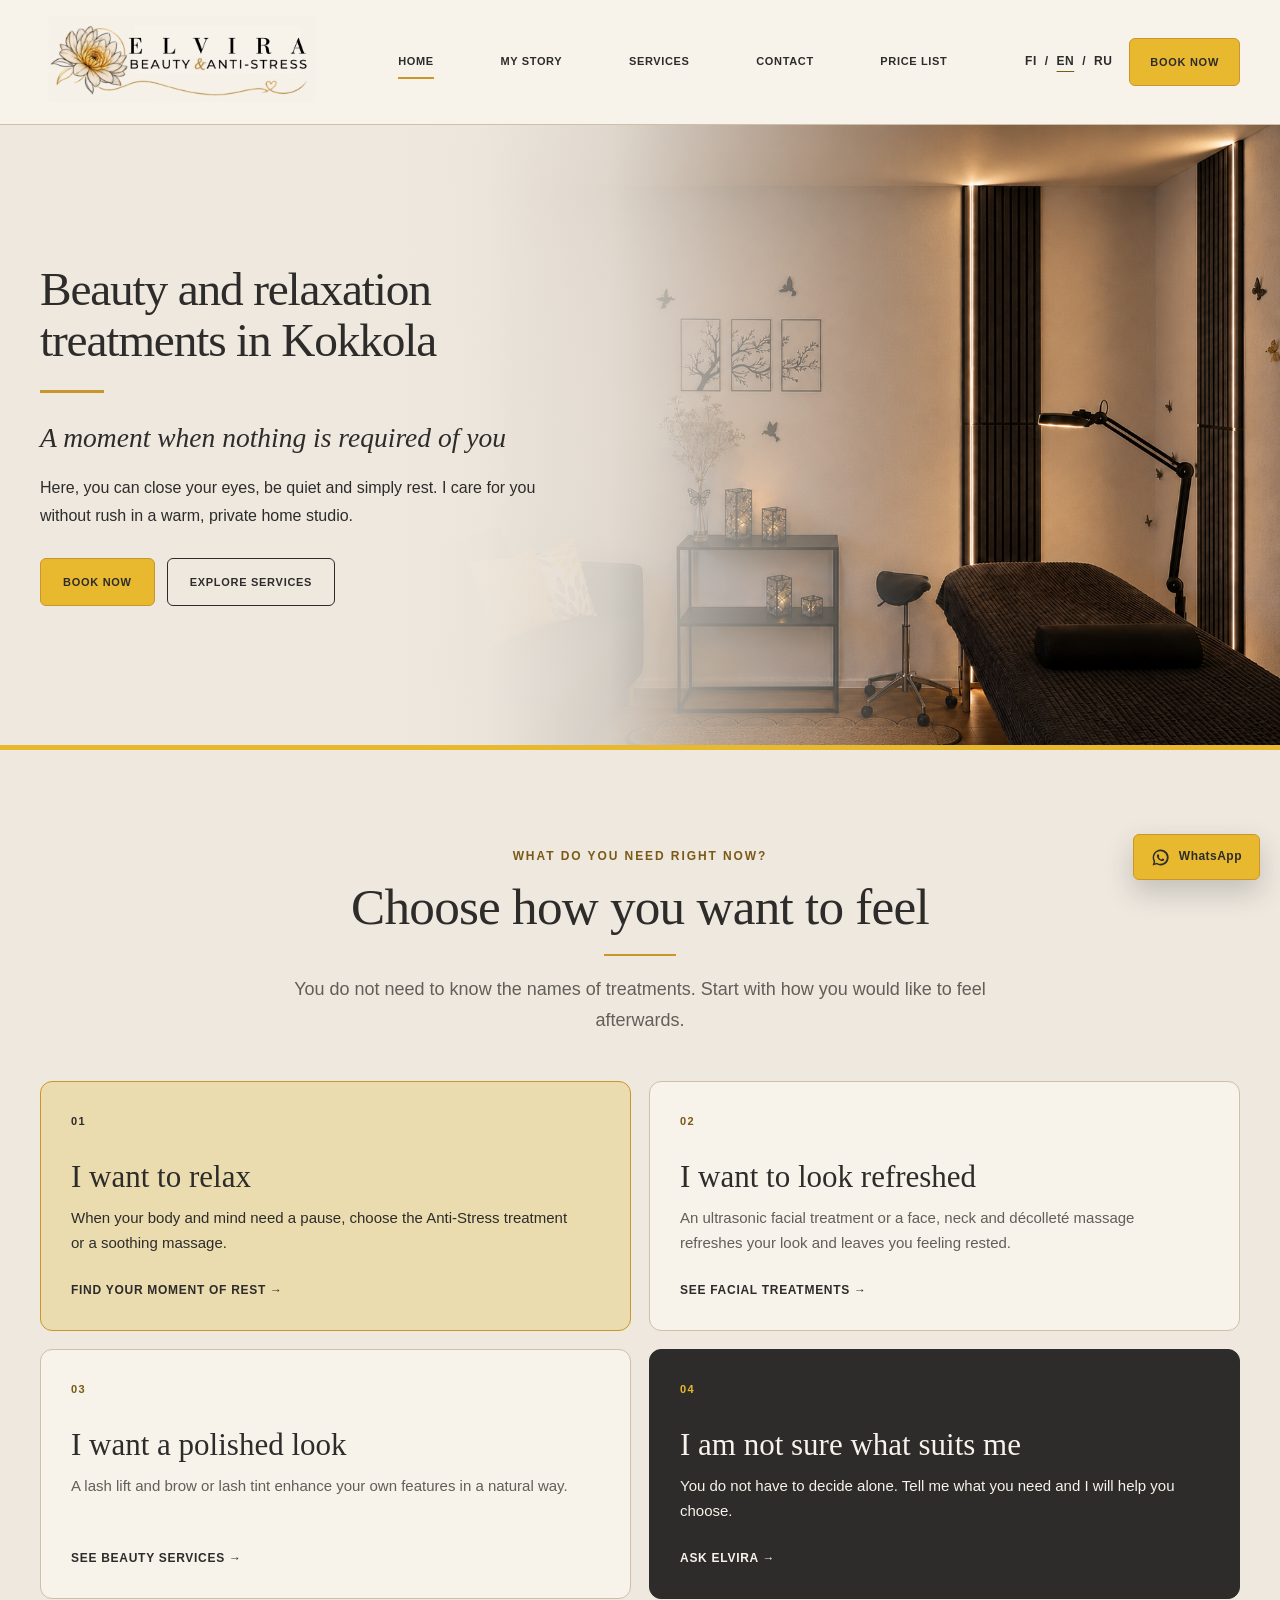
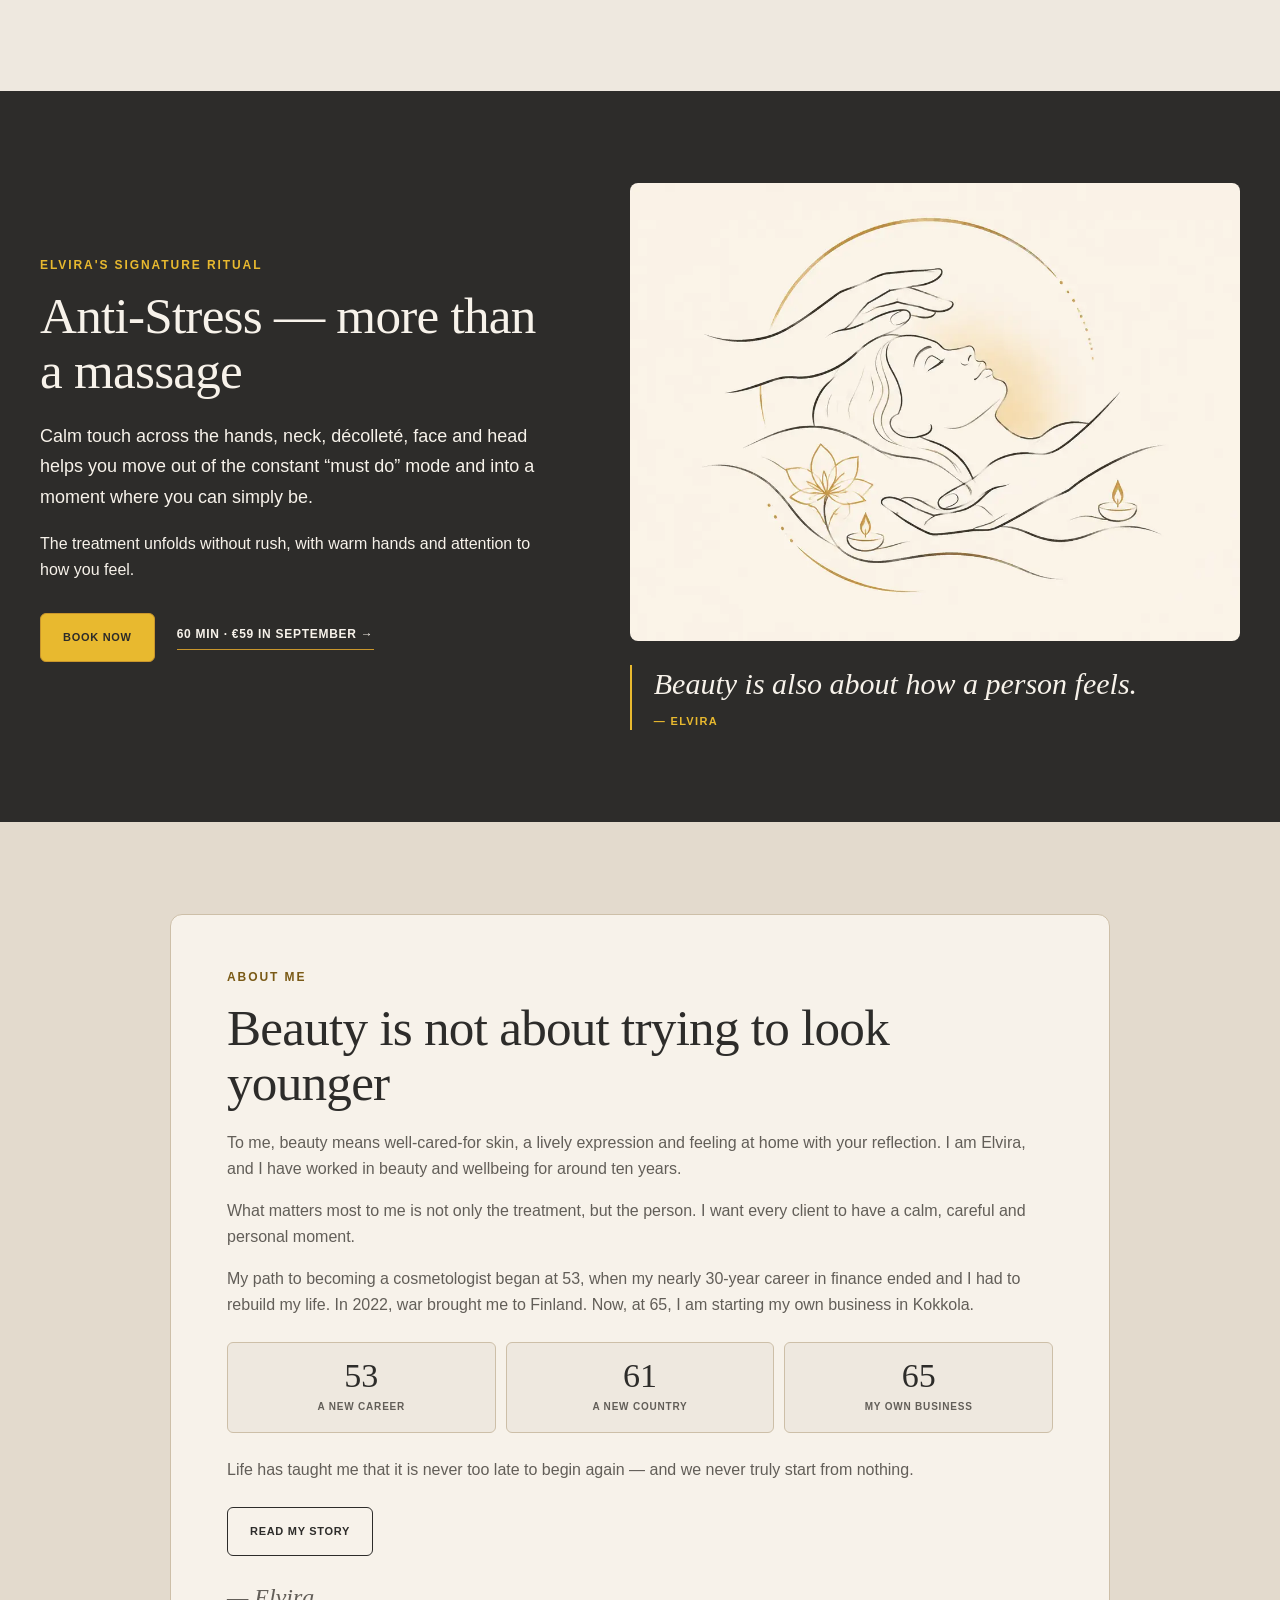
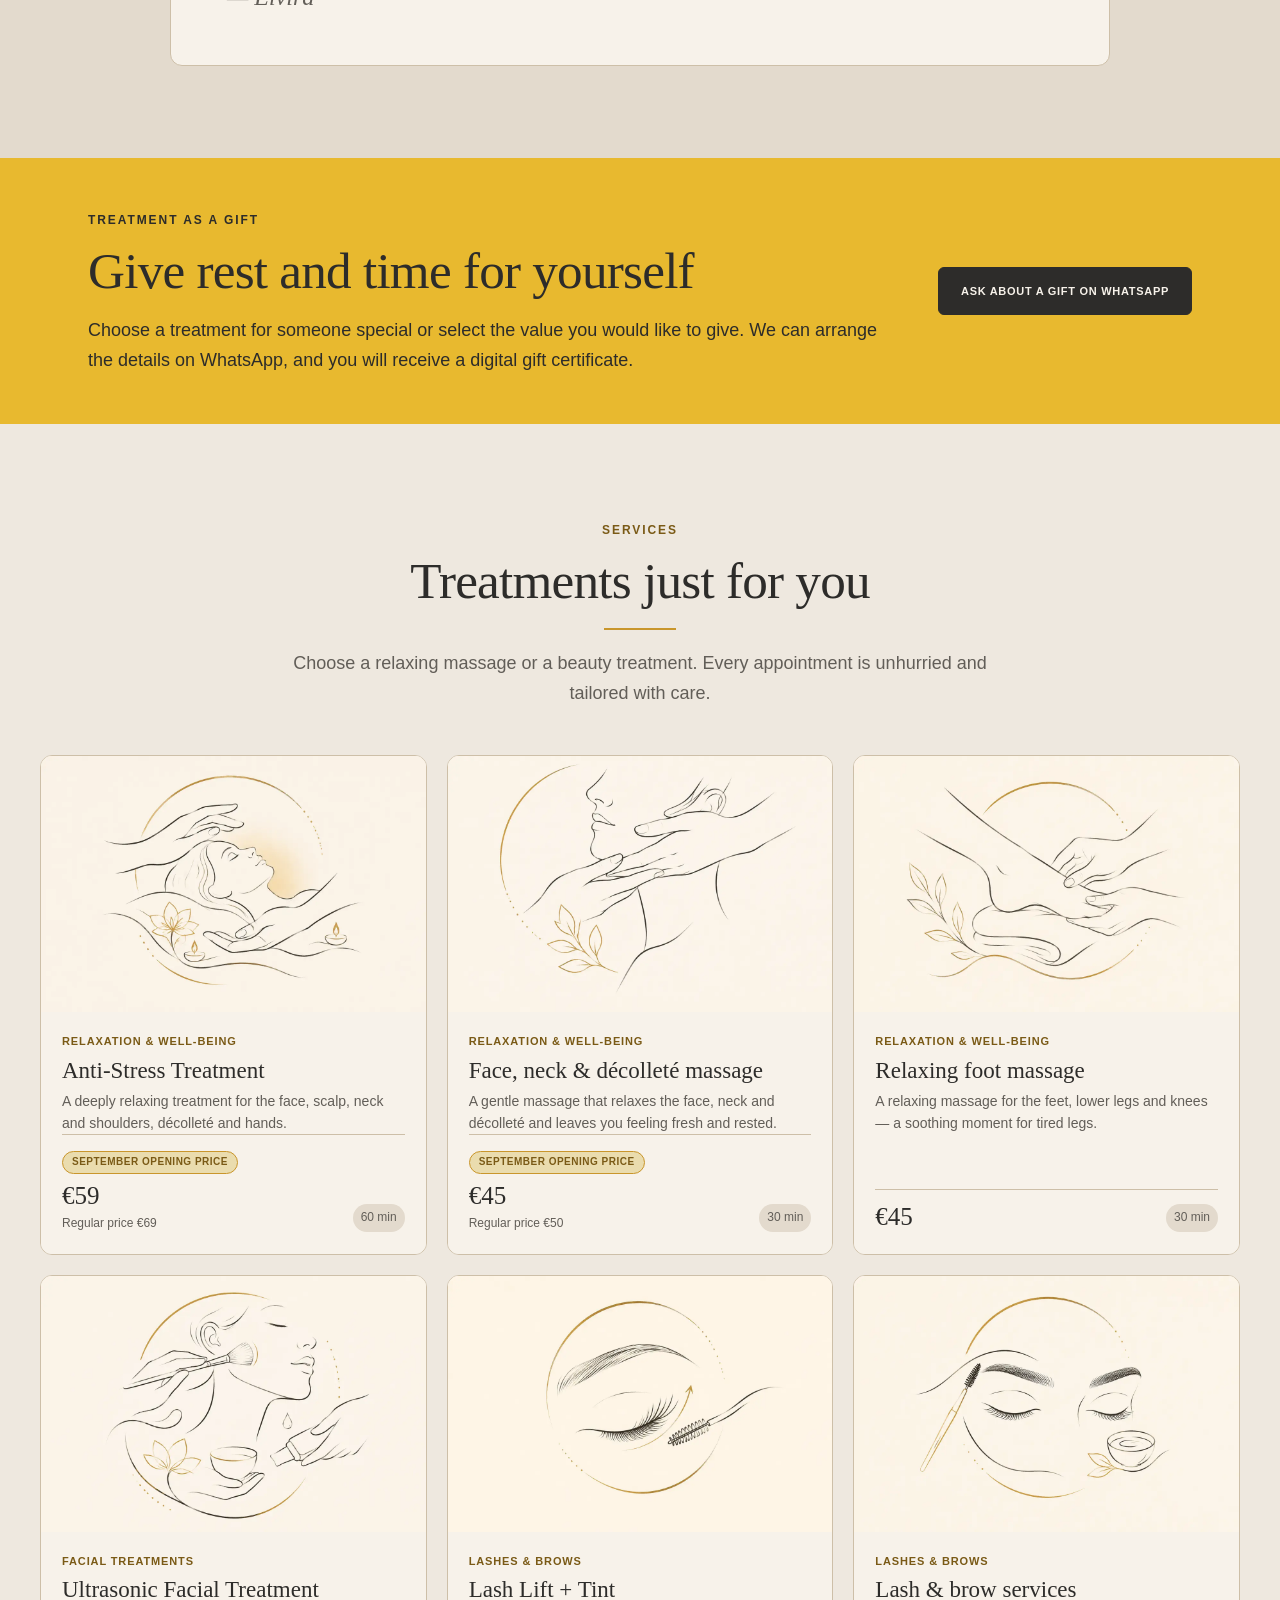
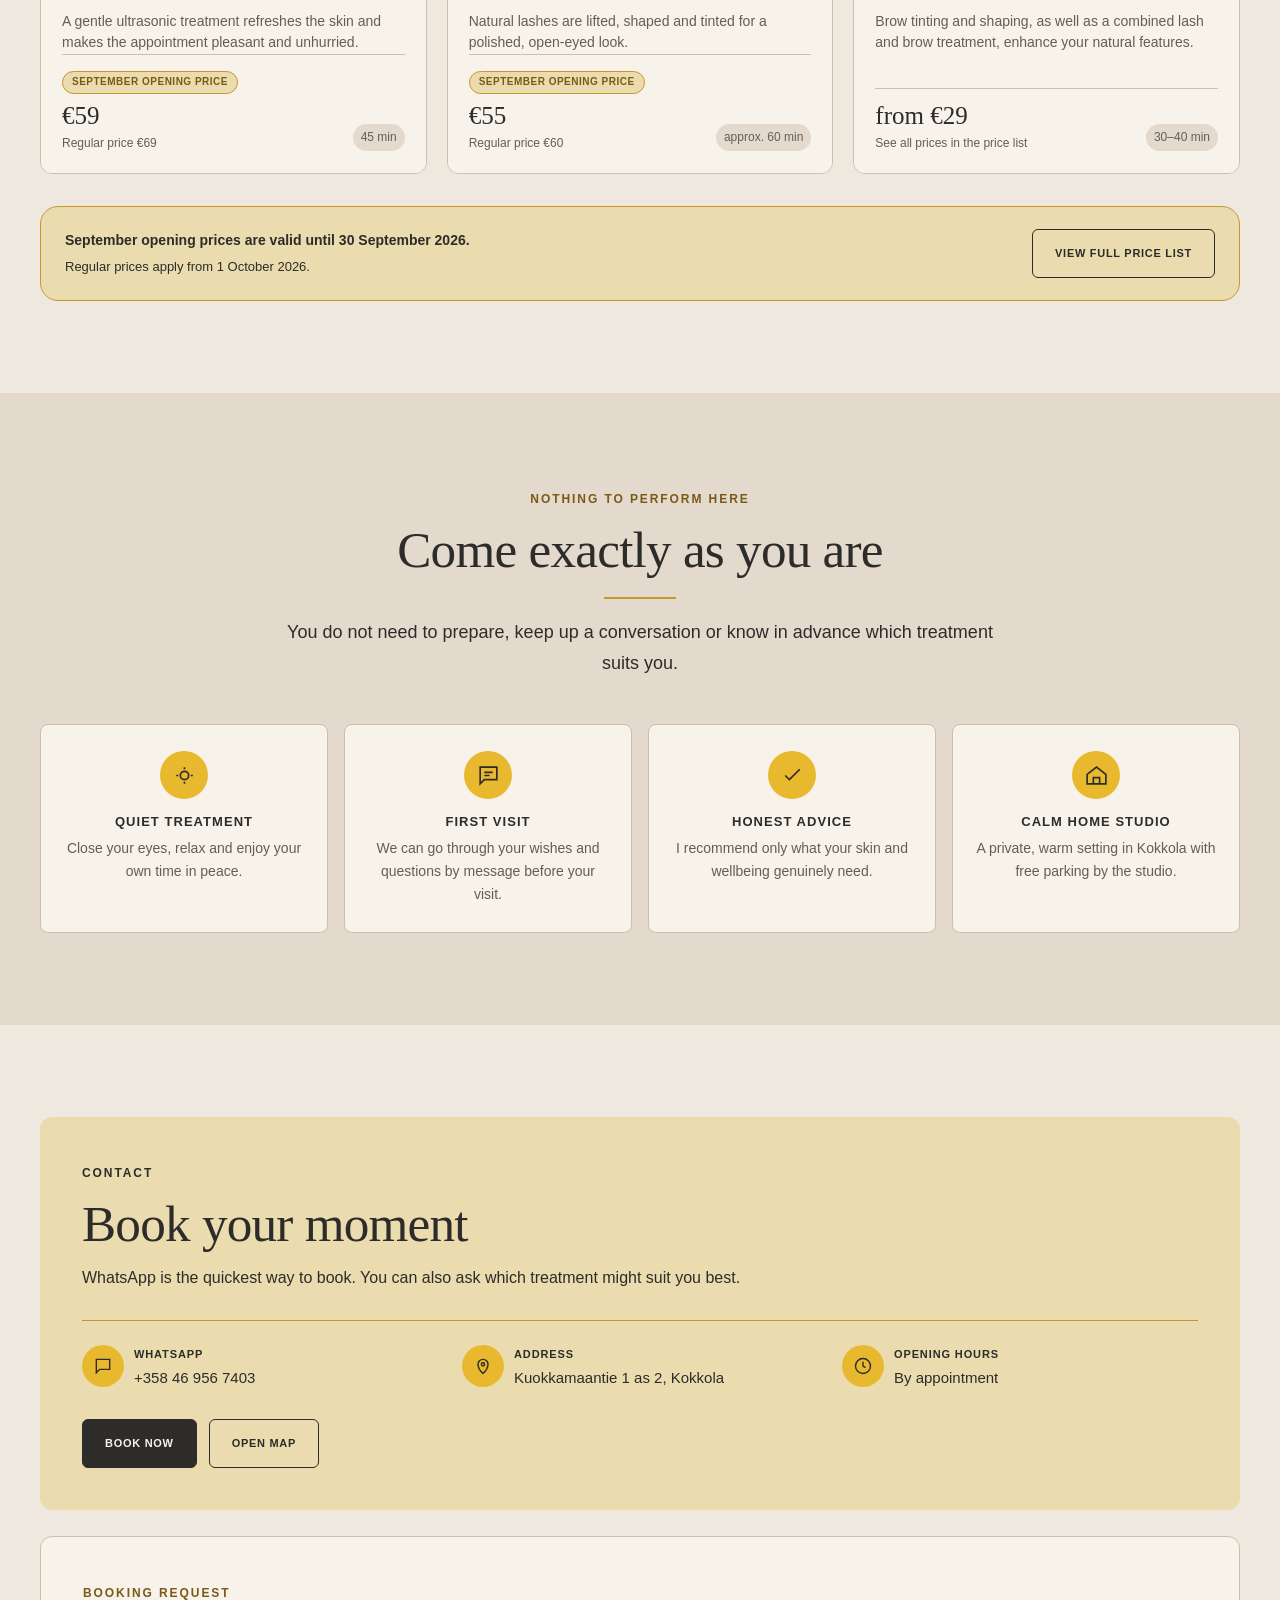
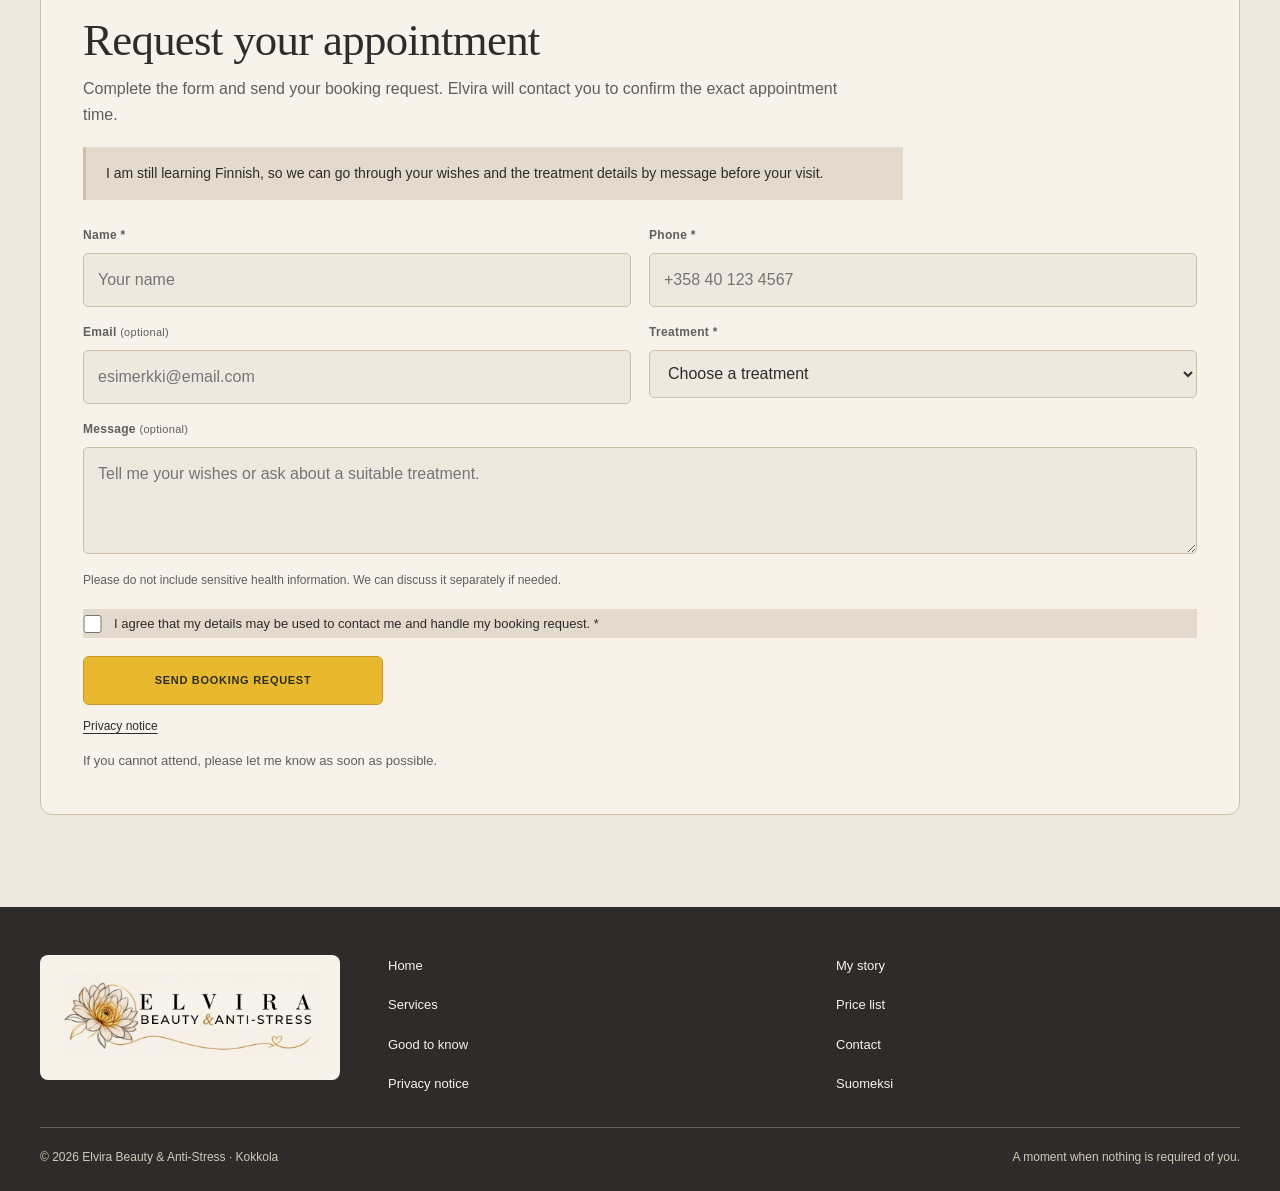
==== commit 0467f9ee: "Initial Elvira Studio website" ====
--- a/en/index.html
+++ b/en/index.html
@@ -1,112 +1,815 @@
-<!DOCTYPE html>
-
+<!doctype html>
 <html lang="en">
-<head>
-<meta charset="utf-8"/>
-<meta content="width=device-width,initial-scale=1" name="viewport"/>
-<title>Elvira Beauty &amp; Anti-Stress</title>
-<meta content="Beauty and relaxation treatments in a calm home studio in Kokkola. Anti-Stress treatment, facials, massage, lashes and brows. Book via WhatsApp." name="description"/>
-<meta content="#e7e6e1" name="theme-color"/>
-<link href="../img/favicon.png" rel="icon" type="image/png"/>
-<link href="../style.css?v=20260901" rel="stylesheet"/>
-</head>
-<body class="home-page"><a class="skip-link" href="#main-content">Skip to content</a>
-<header class="site-header">
-<div class="container header-inner">
-<a aria-label="Elvira Beauty &amp; Anti-Stress" class="logo-link" href="#home"><img alt="Elvira Beauty &amp; Anti-Stress" height="941" src="../img/logo.png" width="1672"/></a>
-<button aria-controls="main-nav" aria-expanded="false" aria-label="Open menu" class="menu-toggle" type="button"><span></span><span></span><span></span></button>
-<nav aria-label="Main menu" class="main-nav" id="main-nav"><a class="active" href="#home">Home</a><a href="story.html">My story</a><a href="#services">Services</a><a href="#contact">Contact</a><a href="hinnasto.html">Price list</a></nav>
-<div class="header-actions"><span class="lang-switch"><a href="../index.html">FI</a><span>/</span><a class="active" href="index.html">EN</a></span><a class="btn btn-primary" href="#bookingForm">Book now</a></div>
-</div>
-</header>
-<main id="main-content" tabindex="-1">
-<section class="hero" id="home">
-<div class="container hero-grid">
-<div class="hero-copy">
-<h1>Beauty and relaxation treatments in Kokkola</h1><p class="hero-promise">A moment when nothing is required of you</p>
-<p class="lead">Here, you can close your eyes, be quiet and simply rest. I care for you without rush in a warm, private home studio.</p>
-<div class="hero-actions"><a class="btn btn-primary" href="#bookingForm">Book now</a><a class="btn btn-outline" href="#services">Explore services</a></div>
-</div>
-<div class="hero-media"><img alt="Calm treatment room at Elvira Beauty &amp; Anti-Stress" decoding="async" fetchpriority="high" src="../img/kuva1.webp"/></div>
-</div>
-</section>
-<section class="needs-section" id="your-needs">
-<div class="container">
-<div class="section-head center"><span class="eyebrow">What do you need right now?</span><h2>Choose how you want to feel</h2><div class="gold-line"></div><p class="lead" style="margin-top:18px">You do not need to know the names of treatments. Start with how you would like to feel afterwards.</p></div>
-<div class="needs-grid">
-<a class="need-card need-card-featured" href="#anti-stress"><span class="need-number">01</span><h3>I want to relax</h3><p>When your body and mind need a pause, choose the Anti-Stress treatment or a soothing massage.</p><span class="need-link">Find your moment of rest →</span></a>
-<a class="need-card" href="#facial-treatments"><span class="need-number">02</span><h3>I want to look refreshed</h3><p>A facial or facial massage cares for your skin and leaves your face looking rested and refreshed.</p><span class="need-link">See facial treatments →</span></a>
-<a class="need-card" href="#services"><span class="need-number">03</span><h3>I want a polished look</h3><p>A lash lift and brow or lash tint enhance your own features in a natural way.</p><span class="need-link">See beauty services →</span></a>
-<a class="need-card" href="#contact"><span class="need-number">04</span><h3>I am not sure what suits me</h3><p>You do not have to decide alone. Tell me what you need and I will help you choose.</p><span class="need-link">Ask Elvira →</span></a>
-</div>
-</div>
-</section>
-<section class="anti-stress-section" id="anti-stress">
-<div class="container anti-stress-grid">
-<div class="anti-stress-copy"><span class="eyebrow">Elvira's signature ritual</span><h2>Anti-Stress — more than a massage</h2><p class="lead">Calm touch across the hands, neck, décolleté, face and head helps you move out of the constant “must do” mode and into a moment where you can simply be.</p><p>The treatment unfolds without rush, with warm hands and attention to how you feel.</p><div class="anti-stress-actions"><a class="btn btn-primary" href="#bookingForm">Book now</a><a class="text-link" href="#services">60 min · €59 →</a></div></div>
-<div class="anti-stress-visual"><img alt="Warm candlelight and dried flowers at Elvira’s home studio" decoding="async" height="1086" loading="lazy" src="../img/anti-stress-candles.png" width="1448"/><blockquote><p>Beauty is also about how a person feels.</p><cite>— Elvira</cite></blockquote></div>
-</div>
-</section>
-<section class="alt" id="about">
-<div class="container about-grid about-grid-text">
-<div class="about-copy about-copy-wide"><span class="eyebrow">About me</span><h2>Beauty is not about trying to look younger</h2><p>To me, beauty means well-cared-for skin, a lively expression and feeling at home with your reflection. I am Elvira, and I have worked in beauty and wellbeing for around ten years.</p><p>What matters most to me is not only the treatment, but the person. I want every client to have a calm, careful and personal moment.</p><p>My path to becoming a cosmetologist began at 53, when my nearly 30-year career in finance ended and I had to rebuild my life. In 2022, war brought me to Finland. Now, at 65, I am starting my own business in Kokkola.</p><div aria-label="Important milestones in Elvira's life" class="story-milestones"><div><strong>53</strong><span>a new career</span></div><div><strong>61</strong><span>a new country</span></div><div><strong>65</strong><span>my own business</span></div></div><p>Life has taught me that it is never too late to begin again — and we never truly start from nothing.</p><div class="about-actions"><a class="btn btn-outline" href="story.html">Read my story</a></div><p class="signature">— Elvira</p></div>
-</div>
-</section>
-<section id="services">
-<div class="container">
-<div class="section-head center"><span class="eyebrow">Services</span><h2>Treatments just for you</h2><div class="gold-line"></div><p class="lead" style="margin-top:18px">Choose a relaxing massage or a beauty treatment. Every appointment is unhurried and tailored with care.</p></div>
-<div class="services-grid">
-<article class="service-card"><div class="service-image"><img alt="Anti-Stress Treatment" decoding="async" loading="lazy" src="../img/service-antistress.webp"/></div><div class="service-body"><div class="service-kicker">Relaxation &amp; well-being</div><h3>Anti-Stress Treatment</h3><p>An unhurried treatment for the hands, neck and shoulders, décolleté, face and scalp.</p><div class="service-foot"><div><span class="service-price">Introductory price €59</span><span class="service-regular">regular €69</span><span class="service-vat">incl. VAT 25.5%</span></div><span class="service-time">60 min</span></div></div></article>
-<article class="service-card"><div class="service-image"><img alt="Facial Massage" decoding="async" loading="lazy" src="../img/service-facial-massage.webp"/></div><div class="service-body"><div class="service-kicker">Relaxation &amp; well-being</div><h3>Facial Massage</h3><p>A gentle massage that relaxes the face and leaves the skin feeling fresh and rested.</p><div class="service-foot"><div><span class="service-price">€39</span><span class="service-vat">incl. VAT 25.5%</span></div><span class="service-time">30 min</span></div></div></article>
-<article class="service-card"><div class="service-image"><img alt="Foot Massage" decoding="async" loading="lazy" src="../img/service-foot-massage.webp"/></div><div class="service-body"><div class="service-kicker">Relaxation &amp; well-being</div><h3>Foot Massage</h3><p>A calming massage for tired feet, bringing lightness and a moment of rest.</p><div class="service-foot"><div><span class="service-price">Introductory price €45</span><span class="service-regular">regular €49</span><span class="service-vat">incl. VAT 25.5%</span></div><span class="service-time">45 min</span></div></div></article>
-<article class="service-card" id="facial-treatments"><div class="service-image"><img alt="Facial Treatments" decoding="async" loading="lazy" src="../img/service-facial-treatment.webp"/></div><div class="service-body"><div class="service-kicker">Facial treatments</div><h3>Facial Treatments</h3><p>A refreshing facial or gentle ultrasonic cleansing adapted to your skin’s needs.</p><div class="service-foot"><div><span class="service-price">Introductory price from €69</span><span class="service-regular">regular €79</span><span class="service-vat">incl. VAT 25.5%</span></div><span class="service-time">approximately 60 min</span></div></div></article>
-<article class="service-card"><div class="service-image"><img alt="Lash Lift and Tint" decoding="async" loading="lazy" src="../img/service-lash-lift.webp"/></div><div class="service-body"><div class="service-kicker">Lashes &amp; brows</div><h3>Lash Lift + Tint</h3><p>Natural lashes are lifted, shaped and tinted for a polished, open-eyed look.</p><div class="service-foot"><div><span class="service-price">Introductory price €59</span><span class="service-regular">regular €69</span><span class="service-vat">incl. VAT 25.5%</span></div></div></div></article>
-<article class="service-card"><div class="service-image"><img alt="Lash and Brow Services" decoding="async" loading="lazy" src="../img/service-brows-lashes.webp"/></div><div class="service-body"><div class="service-kicker">Lashes &amp; brows</div><h3>Lash and Brow Services</h3><p>Natural tinting and shaping enhance the eyes and facial features.</p><div class="service-foot"><div><span class="service-price">from €25</span><span class="service-vat">incl. VAT 25.5%</span></div></div></div></article>
-</div>
-<div class="price-callout"><p><strong>All consumer prices include VAT 25.5%.</strong></p><a class="btn btn-outline" href="hinnasto.html">View full price list</a></div>
-</div>
-</section>
-<section class="alt comfort-section" id="good-to-know">
-<div class="container">
-<div class="section-head center"><span class="eyebrow">Nothing to perform here</span><h2>Come exactly as you are</h2><div class="gold-line"></div><p class="lead" style="margin-top:18px">You do not need to prepare, keep up a conversation or know in advance which treatment suits you.</p></div>
-<div class="info-grid">
-<div class="info-card"><div class="info-icon"><svg viewbox="0 0 24 24"><path d="M4 12h2m12 0h2M12 4v2m0 12v2"></path><circle cx="12" cy="12" r="4"></circle></svg></div><h3>Quiet treatment</h3><p>Close your eyes, relax and enjoy your own time in peace.</p></div>
-<div class="info-card"><div class="info-icon"><svg viewbox="0 0 24 24"><path d="M4 4h16v12H8l-4 4z"></path><path d="M8 9h8M8 12h5"></path></svg></div><h3>First visit</h3><p>We can go through your wishes and questions by message before your visit.</p></div>
-<div class="info-card"><div class="info-icon"><svg viewbox="0 0 24 24"><path d="M5 12l4 4L19 6"></path></svg></div><h3>Honest advice</h3><p>I recommend only what your skin and wellbeing genuinely need.</p></div>
-<div class="info-card"><div class="info-icon"><svg viewbox="0 0 24 24"><path d="M3 11l9-7 9 7v9H3z"></path><path d="M9 20v-6h6v6"></path></svg></div><h3>Calm home studio</h3><p>A private, warm setting in Kokkola with free parking by the studio.</p></div>
-</div>
-</div>
-</section>
-<section class="contact-section" id="contact">
-<div class="container contact-stack">
-<div class="contact-card"><span class="eyebrow">Contact</span><h2>Book your moment</h2><p style="margin-top:14px">WhatsApp is the quickest way to book. You can also ask which treatment might suit you best.</p><div class="contact-list">
-<div class="contact-item"><div class="icon"><svg viewbox="0 0 24 24"><path d="M4 4h16v12H8l-4 4z"></path></svg></div><div><strong>WhatsApp</strong><a href="https://wa.me/358469567403" rel="noopener" target="_blank">+358 46 956 7403</a></div></div>
-<div class="contact-item"><div class="icon"><svg viewbox="0 0 24 24"><path d="M12 21s6-5.2 6-11a6 6 0 1 0-12 0c0 5.8 6 11 6 11z"></path><circle cx="12" cy="10" r="2"></circle></svg></div><div><strong>Address</strong><span>Kuokkamaantie 1 as 2, Kokkola</span></div></div>
-<div class="contact-item"><div class="icon"><svg viewbox="0 0 24 24"><circle cx="12" cy="12" r="9"></circle><path d="M12 7v5l3 2"></path></svg></div><div><strong>Opening hours</strong><span>By appointment</span></div></div>
-</div><div class="contact-actions"><a class="btn btn-primary" href="#bookingForm">Book now</a><a class="btn btn-outline" href="https://www.google.com/maps/search/?api=1&amp;query=Kuokkamaantie%201%20as%202%2C%20Kokkola" rel="noopener" target="_blank">Open map</a></div></div>
-<form aria-describedby="form-intro language-note" class="booking-card" id="bookingForm">
-<span class="eyebrow">Booking request</span><h2>Request your appointment</h2>
-<p class="form-intro" id="form-intro">Complete the form and send your booking request. Elvira will contact you to confirm the exact appointment time.</p>
-<p class="language-note" id="language-note">I am still learning Finnish, so we can go through your wishes and the treatment details by message before your visit.</p>
-<div class="form-grid">
-<div class="form-row"><label for="name">Name *</label><input autocomplete="name" id="name" maxlength="100" name="name" placeholder="Your name" required=""/></div>
-<div class="form-row"><label for="phone">Phone *</label><input autocomplete="tel" id="phone" maxlength="40" name="phone" placeholder="+358 40 123 4567" required="" type="tel"/></div>
-<div class="form-row"><label for="email">Email <small>(optional)</small></label><input autocomplete="email" id="email" maxlength="254" name="email" placeholder="esimerkki@email.com" type="email"/></div>
-<div class="form-row"><label for="service">Treatment *</label><select id="service" name="service" required=""><option value="">Choose a treatment</option><option>Anti-Stress Treatment</option><option>Facial Massage</option><option>Foot Massage</option><option>Facial Treatment</option><option>Ultrasonic Facial Treatment</option><option>Lash Lift + Tint</option><option>Lash Tint</option><option>Brow Tint + Shaping</option><option>Lash and Brow Tint + Brow Shaping</option><option>Treatment as a gift</option><option>I am not sure — I would like to ask</option></select></div>
-<div class="form-row form-row-wide"><label for="wish">Message <small>(optional)</small></label><textarea id="wish" maxlength="1500" name="wish" placeholder="Tell me your wishes or ask about a suitable treatment." rows="3"></textarea><small class="field-note">Please do not include sensitive health information. We can discuss it separately if needed.</small></div>
-<div aria-hidden="true" class="honeypot"><label for="website_url">Leave this field empty</label><input autocomplete="off" id="website_url" name="website_url" tabindex="-1" type="text"/></div>
-</div>
-<label class="consent"><input id="consent" name="consent" required="" type="checkbox"/><span>I agree that my details may be used to contact me and handle my booking request. *</span></label>
-<button class="btn btn-primary" disabled="" type="submit">Send booking request</button>
-<p aria-live="polite" class="form-status" hidden=""></p>
-<p class="form-note"><a href="privacy.html">Privacy notice</a></p>
-<p class="cancellation-note">If you cannot attend, please let me know as soon as possible.</p><noscript><p class="form-note">Please enable JavaScript to send a booking request.</p></noscript>
-</form>
-</div>
-</section>
-</main>
-<footer><div class="container footer-top"><div class="footer-logo"><img alt="Elvira Beauty &amp; Anti-Stress" height="941" src="../img/logo.png" width="1672"/></div><div class="footer-links"><a href="#home">Home</a><a href="story.html">My story</a><a href="#services">Services</a><a href="hinnasto.html">Price list</a><a href="#good-to-know">Good to know</a><a href="#contact">Contact</a><a href="privacy.html">Privacy notice</a><a href="../index.html">Suomeksi</a></div></div><div class="container footer-bottom"><span>© 2026 Elvira Beauty &amp; Anti-Stress · Kokkola</span><span>A moment when nothing is required of you.</span></div></footer>
-<a aria-label="Book via WhatsApp" class="wa-float" href="https://wa.me/358469567403" rel="noopener" target="_blank"><svg viewbox="0 0 24 24"><path d="M12 2a10 10 0 0 0-8.6 15L2 22l5.2-1.4A10 10 0 1 0 12 2Zm0 18a8 8 0 0 1-4.1-1.1l-.3-.2-3 .8.8-2.9-.2-.3A8 8 0 1 1 12 20Zm4.4-5.9c-.2-.1-1.4-.7-1.6-.8-.2-.1-.4-.1-.5.1-.2.2-.6.8-.8 1-.1.2-.3.2-.5.1-.2-.1-1-.4-1.9-1.2-.7-.6-1.2-1.4-1.3-1.6-.1-.2 0-.4.1-.5l.4-.4c.1-.1.2-.3.2-.4.1-.2 0-.3 0-.4l-.7-1.6c-.2-.4-.4-.4-.5-.4h-.5c-.2 0-.4.1-.6.3-.2.2-.8.8-.8 1.9s.8 2.2.9 2.4c.1.2 1.6 2.5 4 3.4.6.2 1 .4 1.3.5.6.2 1 .1 1.4-.1.4-.2 1.3-.5 1.5-1 .2-.5.2-.9.1-1Z"></path></svg>WhatsApp</a>
-<script defer="" src="../script.js?v=20260901"></script>
-</body>
+ <head>
+  <meta charset="utf-8"/>
+  <meta content="width=device-width,initial-scale=1" name="viewport"/>
+  <title>
+   Elvira Beauty &amp; Anti-Stress
+  </title>
+  <meta content="Beauty and relaxation treatments in a calm home studio in Kokkola. Anti-Stress treatment, facials, massage, lashes and brows. Book via WhatsApp." name="description"/>
+  <meta content="#eee8df" name="theme-color"/>
+  <link href="../img/favicon.png" rel="icon" type="image/png"/>
+  <link href="../style.css?v=20260901-2" rel="stylesheet"/>
+ </head>
+ <body class="home-page">
+  <a class="skip-link" href="#main-content">
+   Skip to content
+  </a>
+  <header class="site-header">
+   <div class="container header-inner">
+    <a aria-label="Elvira Beauty &amp; Anti-Stress" class="logo-link" href="#home">
+     <img alt="Elvira Beauty &amp; Anti-Stress" height="941" src="../img/logo.png" width="1672"/>
+    </a>
+    <button aria-controls="main-nav" aria-expanded="false" aria-label="Open menu" class="menu-toggle" type="button">
+     <span>
+     </span>
+     <span>
+     </span>
+     <span>
+     </span>
+    </button>
+    <nav aria-label="Main menu" class="main-nav" id="main-nav">
+     <a class="active" href="#home">
+      Home
+     </a>
+     <a href="story.html">
+      My story
+     </a>
+     <a href="#services">
+      Services
+     </a>
+     <a href="#contact">
+      Contact
+     </a>
+     <a href="hinnasto.html">
+      Price list
+     </a>
+    </nav>
+    <div class="header-actions">
+     <span class="lang-switch"><a href="../index.html">FI</a><span>/</span><a class="active" href="index.html">EN</a><span>/</span><a href="../ru/index.html">RU</a></span>
+     <a class="btn btn-primary" href="#bookingForm">
+      Book now
+     </a>
+    </div>
+   </div>
+  </header>
+  <main id="main-content" tabindex="-1">
+   <section class="hero" id="home">
+    <div class="container hero-grid">
+     <div class="hero-copy">
+      <h1>
+       Beauty and relaxation treatments in Kokkola
+      </h1>
+      <p class="hero-promise">
+       A moment when nothing is required of you
+      </p>
+      <p class="lead">
+       Here, you can close your eyes, be quiet and simply rest. I care for you without rush in a warm, private home studio.
+      </p>
+      <div class="hero-actions">
+       <a class="btn btn-primary" href="#bookingForm">
+        Book now
+       </a>
+       <a class="btn btn-outline" href="#services">
+        Explore services
+       </a>
+      </div>
+     </div>
+     <div class="hero-media">
+      <img alt="Calm treatment room at Elvira Beauty &amp; Anti-Stress" decoding="async" fetchpriority="high" src="../img/kuva1.webp"/>
+     </div>
+    </div>
+   </section>
+   <section class="needs-section" id="your-needs">
+    <div class="container">
+     <div class="section-head center">
+      <span class="eyebrow">
+       What do you need right now?
+      </span>
+      <h2>
+       Choose how you want to feel
+      </h2>
+      <div class="gold-line">
+      </div>
+      <p class="lead" style="margin-top:18px">
+       You do not need to know the names of treatments. Start with how you would like to feel afterwards.
+      </p>
+     </div>
+     <div class="needs-grid">
+      <a class="need-card need-card-featured" href="#anti-stress">
+       <span class="need-number">
+        01
+       </span>
+       <h3>
+        I want to relax
+       </h3>
+       <p>
+        When your body and mind need a pause, choose the Anti-Stress treatment or a soothing massage.
+       </p>
+       <span class="need-link">
+        Find your moment of rest &rarr;
+       </span>
+      </a>
+      <a class="need-card" href="#facial-treatments">
+       <span class="need-number">
+        02
+       </span>
+       <h3>
+        I want to look refreshed
+       </h3>
+       <p>
+        An ultrasonic facial treatment or a face, neck and d&eacute;collet&eacute; massage refreshes your look and leaves you feeling rested.
+       </p>
+       <span class="need-link">
+        See facial treatments &rarr;
+       </span>
+      </a>
+      <a class="need-card" href="#services">
+       <span class="need-number">
+        03
+       </span>
+       <h3>
+        I want a polished look
+       </h3>
+       <p>
+        A lash lift and brow or lash tint enhance your own features in a natural way.
+       </p>
+       <span class="need-link">
+        See beauty services &rarr;
+       </span>
+      </a>
+      <a class="need-card" href="#contact">
+       <span class="need-number">
+        04
+       </span>
+       <h3>
+        I am not sure what suits me
+       </h3>
+       <p>
+        You do not have to decide alone. Tell me what you need and I will help you choose.
+       </p>
+       <span class="need-link">
+        Ask Elvira &rarr;
+       </span>
+      </a>
+     </div>
+    </div>
+   </section>
+   <section class="anti-stress-section" id="anti-stress">
+    <div class="container anti-stress-grid">
+     <div class="anti-stress-copy">
+      <span class="eyebrow">
+       Elvira's signature ritual
+      </span>
+      <h2>
+       Anti-Stress &mdash; more than a massage
+      </h2>
+      <p class="lead">
+       Calm touch across the hands, neck, d&eacute;collet&eacute;, face and head helps you move out of the constant &ldquo;must do&rdquo; mode and into a moment where you can simply be.
+      </p>
+      <p>
+       The treatment unfolds without rush, with warm hands and attention to how you feel.
+      </p>
+      <div class="anti-stress-actions">
+       <a class="btn btn-primary" href="#bookingForm">
+        Book now
+       </a>
+       <a class="text-link" href="#services">
+        60 min &middot; &euro;59 in September &rarr;
+       </a>
+      </div>
+     </div>
+     <div class="anti-stress-visual">
+      <img alt="Warm, calming Anti-Stress treatment atmosphere at Elvira's home studio" decoding="async" height="1086" loading="lazy" src="../img/service-antistress.webp" width="1448"/>
+      <blockquote>
+       <p>
+        Beauty is also about how a person feels.
+       </p>
+       <cite>
+        &mdash; Elvira
+       </cite>
+      </blockquote>
+     </div>
+    </div>
+   </section>
+   <section class="alt" id="about">
+    <div class="container about-grid about-grid-text">
+     <div class="about-copy about-copy-wide">
+      <span class="eyebrow">
+       About me
+      </span>
+      <h2>
+       Beauty is not about trying to look younger
+      </h2>
+      <p>
+       To me, beauty means well-cared-for skin, a lively expression and feeling at home with your reflection. I am Elvira, and I have worked in beauty and wellbeing for around ten years.
+      </p>
+      <p>
+       What matters most to me is not only the treatment, but the person. I want every client to have a calm, careful and personal moment.
+      </p>
+      <p>
+       My path to becoming a cosmetologist began at 53, when my nearly 30-year career in finance ended and I had to rebuild my life. In 2022, war brought me to Finland. Now, at 65, I am starting my own business in Kokkola.
+      </p>
+      <div aria-label="Important milestones in Elvira's life" class="story-milestones">
+       <div>
+        <strong>
+         53
+        </strong>
+        <span>
+         a new career
+        </span>
+       </div>
+       <div>
+        <strong>
+         61
+        </strong>
+        <span>
+         a new country
+        </span>
+       </div>
+       <div>
+        <strong>
+         65
+        </strong>
+        <span>
+         my own business
+        </span>
+       </div>
+      </div>
+      <p>
+       Life has taught me that it is never too late to begin again &mdash; and we never truly start from nothing.
+      </p>
+      <div class="about-actions">
+       <a class="btn btn-outline" href="story.html">
+        Read my story
+       </a>
+      </div>
+      <p class="signature">
+       &mdash; Elvira
+      </p>
+     </div>
+    </div>
+   </section>
+   <section class="gift-section" id="gift">
+    <div class="container gift-card">
+     <div>
+      <span class="eyebrow">
+       Treatment as a gift
+      </span>
+      <h2>
+       Give rest and time for yourself
+      </h2>
+      <p class="lead">
+       Choose a treatment for someone special or select the value you would like to give. We can arrange the details on WhatsApp, and you will receive a digital gift certificate.
+      </p>
+     </div>
+     <a class="btn btn-primary" href="https://wa.me/358469567403?text=Hello%21%20I%20would%20like%20to%20buy%20a%20treatment%20as%20a%20gift." rel="noopener" target="_blank">
+      Ask about a gift on WhatsApp
+     </a>
+    </div>
+   </section>
+   <section id="services">
+    <div class="container">
+     <div class="section-head center">
+      <span class="eyebrow">
+       Services
+      </span>
+      <h2>
+       Treatments just for you
+      </h2>
+      <div class="gold-line">
+      </div>
+      <p class="lead" style="margin-top:18px">
+       Choose a relaxing massage or a beauty treatment. Every appointment is unhurried and tailored with care.
+      </p>
+     </div>
+     <div class="services-grid">
+      <article class="service-card">
+       <div class="service-image">
+        <img alt="Anti-Stress Treatment" decoding="async" loading="lazy" src="../img/service-antistress.webp"/>
+       </div>
+       <div class="service-body">
+        <div class="service-kicker">
+         Relaxation &amp; well-being
+        </div>
+        <h3>
+         Anti-Stress Treatment
+        </h3>
+        <p>
+         A deeply relaxing treatment for the face, scalp, neck and shoulders, d&eacute;collet&eacute; and hands.
+        </p>
+        <div class="service-foot">
+         <div>
+          <span class="service-promo-label">
+           September opening price
+          </span>
+          <span class="service-price">
+           &euro;59
+          </span>
+          <span class="service-regular">
+           Regular price &euro;69
+          </span>
+         </div>
+         <span class="service-time">
+          60 min
+         </span>
+        </div>
+       </div>
+      </article>
+      <article class="service-card">
+       <div class="service-image">
+        <img alt="Face, neck and d&eacute;collet&eacute; massage" decoding="async" loading="lazy" src="../img/service-facial-massage.webp"/>
+       </div>
+       <div class="service-body">
+        <div class="service-kicker">
+         Relaxation &amp; well-being
+        </div>
+        <h3>
+         Face, neck &amp; d&eacute;collet&eacute; massage
+        </h3>
+        <p>
+         A gentle massage that relaxes the face, neck and d&eacute;collet&eacute; and leaves you feeling fresh and rested.
+        </p>
+        <div class="service-foot">
+         <div>
+          <span class="service-promo-label">
+           September opening price
+          </span>
+          <span class="service-price">
+           &euro;45
+          </span>
+          <span class="service-regular">
+           Regular price &euro;50
+          </span>
+         </div>
+         <span class="service-time">
+          30 min
+         </span>
+        </div>
+       </div>
+      </article>
+      <article class="service-card">
+       <div class="service-image">
+        <img alt="Relaxing foot, lower-leg and knee massage" decoding="async" loading="lazy" src="../img/service-foot-massage.webp"/>
+       </div>
+       <div class="service-body">
+        <div class="service-kicker">
+         Relaxation &amp; well-being
+        </div>
+        <h3>
+         Relaxing foot massage
+        </h3>
+        <p>
+         A relaxing massage for the feet, lower legs and knees &mdash; a soothing moment for tired legs.
+        </p>
+        <div class="service-foot">
+         <div>
+          <span class="service-price">
+           &euro;45
+          </span>
+         </div>
+         <span class="service-time">
+          30 min
+         </span>
+        </div>
+       </div>
+      </article>
+      <article class="service-card" id="facial-treatments">
+       <div class="service-image">
+        <img alt="Ultrasonic Facial Treatment" decoding="async" loading="lazy" src="../img/service-facial-treatment.webp"/>
+       </div>
+       <div class="service-body">
+        <div class="service-kicker">
+         Facial treatments
+        </div>
+        <h3>
+         Ultrasonic Facial Treatment
+        </h3>
+        <p>
+         A gentle ultrasonic treatment refreshes the skin and makes the appointment pleasant and unhurried.
+        </p>
+        <div class="service-foot">
+         <div>
+          <span class="service-promo-label">
+           September opening price
+          </span>
+          <span class="service-price">
+           &euro;59
+          </span>
+          <span class="service-regular">
+           Regular price &euro;69
+          </span>
+         </div>
+         <span class="service-time">
+          45 min
+         </span>
+        </div>
+       </div>
+      </article>
+      <article class="service-card">
+       <div class="service-image">
+        <img alt="Lash Lift and Tint" decoding="async" loading="lazy" src="../img/service-lash-lift.webp"/>
+       </div>
+       <div class="service-body">
+        <div class="service-kicker">
+         Lashes &amp; brows
+        </div>
+        <h3>
+         Lash Lift + Tint
+        </h3>
+        <p>
+         Natural lashes are lifted, shaped and tinted for a polished, open-eyed look.
+        </p>
+        <div class="service-foot">
+         <div>
+          <span class="service-promo-label">
+           September opening price
+          </span>
+          <span class="service-price">
+           &euro;55
+          </span>
+          <span class="service-regular">
+           Regular price &euro;60
+          </span>
+         </div>
+         <span class="service-time">
+          approx. 60 min
+         </span>
+        </div>
+       </div>
+      </article>
+      <article class="service-card">
+       <div class="service-image">
+        <img alt="Lash and Brow Services" decoding="async" loading="lazy" src="../img/service-brows-lashes.webp"/>
+       </div>
+       <div class="service-body">
+        <div class="service-kicker">
+         Lashes &amp; brows
+        </div>
+        <h3>
+         Lash &amp; brow services
+        </h3>
+        <p>
+         Brow tinting and shaping, as well as a combined lash and brow treatment, enhance your natural features.
+        </p>
+        <div class="service-foot">
+         <div>
+          <span class="service-price">
+           from &euro;29
+          </span>
+          <span class="service-regular">
+           See all prices in the price list
+          </span>
+         </div>
+         <span class="service-time">
+          30&ndash;40 min
+         </span>
+        </div>
+       </div>
+      </article>
+     </div>
+     <div class="price-callout">
+      <div class="price-callout-copy">
+       <strong>
+        September opening prices are valid until 30 September 2026.
+       </strong>
+       <span>
+        Regular prices apply from 1 October 2026.
+       </span>
+      </div>
+      <a class="btn btn-outline" href="hinnasto.html">
+       View full price list
+      </a>
+     </div>
+    </div>
+   </section>
+   <section class="alt comfort-section" id="good-to-know">
+    <div class="container">
+     <div class="section-head center">
+      <span class="eyebrow">
+       Nothing to perform here
+      </span>
+      <h2>
+       Come exactly as you are
+      </h2>
+      <div class="gold-line">
+      </div>
+      <p class="lead" style="margin-top:18px">
+       You do not need to prepare, keep up a conversation or know in advance which treatment suits you.
+      </p>
+     </div>
+     <div class="info-grid">
+      <div class="info-card">
+       <div class="info-icon">
+        <svg viewBox="0 0 24 24">
+         <path d="M4 12h2m12 0h2M12 4v2m0 12v2">
+         </path>
+         <circle cx="12" cy="12" r="4">
+         </circle>
+        </svg>
+       </div>
+       <h3>
+        Quiet treatment
+       </h3>
+       <p>
+        Close your eyes, relax and enjoy your own time in peace.
+       </p>
+      </div>
+      <div class="info-card">
+       <div class="info-icon">
+        <svg viewBox="0 0 24 24">
+         <path d="M4 4h16v12H8l-4 4z">
+         </path>
+         <path d="M8 9h8M8 12h5">
+         </path>
+        </svg>
+       </div>
+       <h3>
+        First visit
+       </h3>
+       <p>
+        We can go through your wishes and questions by message before your visit.
+       </p>
+      </div>
+      <div class="info-card">
+       <div class="info-icon">
+        <svg viewBox="0 0 24 24">
+         <path d="M5 12l4 4L19 6">
+         </path>
+        </svg>
+       </div>
+       <h3>
+        Honest advice
+       </h3>
+       <p>
+        I recommend only what your skin and wellbeing genuinely need.
+       </p>
+      </div>
+      <div class="info-card">
+       <div class="info-icon">
+        <svg viewBox="0 0 24 24">
+         <path d="M3 11l9-7 9 7v9H3z">
+         </path>
+         <path d="M9 20v-6h6v6">
+         </path>
+        </svg>
+       </div>
+       <h3>
+        Calm home studio
+       </h3>
+       <p>
+        A private, warm setting in Kokkola with free parking by the studio.
+       </p>
+      </div>
+     </div>
+    </div>
+   </section>
+   <section class="contact-section" id="contact">
+    <div class="container contact-stack">
+     <div class="contact-card">
+      <span class="eyebrow">
+       Contact
+      </span>
+      <h2>
+       Book your moment
+      </h2>
+      <p style="margin-top:14px">
+       WhatsApp is the quickest way to book. You can also ask which treatment might suit you best.
+      </p>
+      <div class="contact-list">
+       <div class="contact-item">
+        <div class="icon">
+         <svg viewBox="0 0 24 24">
+          <path d="M4 4h16v12H8l-4 4z">
+          </path>
+         </svg>
+        </div>
+        <div>
+         <strong>
+          WhatsApp
+         </strong>
+         <a href="https://wa.me/358469567403" rel="noopener" target="_blank">
+          +358 46 956 7403
+         </a>
+        </div>
+       </div>
+       <div class="contact-item">
+        <div class="icon">
+         <svg viewBox="0 0 24 24">
+          <path d="M12 21s6-5.2 6-11a6 6 0 1 0-12 0c0 5.8 6 11 6 11z">
+          </path>
+          <circle cx="12" cy="10" r="2">
+          </circle>
+         </svg>
+        </div>
+        <div>
+         <strong>
+          Address
+         </strong>
+         <span>
+          Kuokkamaantie 1 as 2, Kokkola
+         </span>
+        </div>
+       </div>
+       <div class="contact-item">
+        <div class="icon">
+         <svg viewBox="0 0 24 24">
+          <circle cx="12" cy="12" r="9">
+          </circle>
+          <path d="M12 7v5l3 2">
+          </path>
+         </svg>
+        </div>
+        <div>
+         <strong>
+          Opening hours
+         </strong>
+         <span>
+          By appointment
+         </span>
+        </div>
+       </div>
+      </div>
+      <div class="contact-actions">
+       <a class="btn btn-primary" href="#bookingForm">
+        Book now
+       </a>
+       <a class="btn btn-outline" href="https://www.google.com/maps/search/?api=1&amp;query=Kuokkamaantie%201%20as%202%2C%20Kokkola" rel="noopener" target="_blank">
+        Open map
+       </a>
+      </div>
+     </div>
+     <form aria-describedby="form-intro language-note" class="booking-card" id="bookingForm">
+      <span class="eyebrow">
+       Booking request
+      </span>
+      <h2>
+       Request your appointment
+      </h2>
+      <p class="form-intro" id="form-intro">
+       Complete the form and send your booking request. Elvira will contact you to confirm the exact appointment time.
+      </p>
+      <p class="language-note" id="language-note">
+       I am still learning Finnish, so we can go through your wishes and the treatment details by message before your visit.
+      </p>
+      <div class="form-grid">
+       <div class="form-row">
+        <label for="name">
+         Name *
+        </label>
+        <input autocomplete="name" id="name" maxlength="100" name="name" placeholder="Your name" required=""/>
+       </div>
+       <div class="form-row">
+        <label for="phone">
+         Phone *
+        </label>
+        <input autocomplete="tel" id="phone" maxlength="40" name="phone" placeholder="+358 40 123 4567" required="" type="tel"/>
+       </div>
+       <div class="form-row">
+        <label for="email">
+         Email
+         <small>
+          (optional)
+         </small>
+        </label>
+        <input autocomplete="email" id="email" maxlength="254" name="email" placeholder="esimerkki@email.com" type="email"/>
+       </div>
+       <div class="form-row">
+        <label for="service">
+         Treatment *
+        </label>
+        <select id="service" name="service" required="">
+         <option value="">
+          Choose a treatment
+         </option>
+         <option>
+          Anti-Stress Treatment
+         </option>
+         <option>
+          Face, neck &amp; d&eacute;collet&eacute; massage
+         </option>
+         <option>
+          Relaxing foot, lower-leg &amp; knee massage
+         </option>
+         <option>
+          Ultrasonic Facial Treatment
+         </option>
+         <option>
+          &ldquo;Instant Beauty&rdquo; &ndash; 3 masks
+         </option>
+         <option>
+          Lash Lift + Tint
+         </option>
+         <option>
+          Brow Tint + Shaping
+         </option>
+         <option>
+          Lash and Brow Tint + Brow Shaping
+         </option>
+         <option>
+          Treatment as a gift
+         </option>
+         <option>
+          I am not sure &mdash; I would like to ask
+         </option>
+        </select>
+       </div>
+       <div class="form-row form-row-wide">
+        <label for="wish">
+         Message
+         <small>
+          (optional)
+         </small>
+        </label>
+        <textarea id="wish" maxlength="1500" name="wish" placeholder="Tell me your wishes or ask about a suitable treatment." rows="3"></textarea>
+        <small class="field-note">
+         Please do not include sensitive health information. We can discuss it separately if needed.
+        </small>
+       </div>
+       <div aria-hidden="true" class="honeypot">
+        <label for="website_url">
+         Leave this field empty
+        </label>
+        <input autocomplete="off" id="website_url" name="website_url" tabindex="-1" type="text"/>
+       </div>
+      </div>
+      <label class="consent">
+       <input id="consent" name="consent" required="" type="checkbox"/>
+       <span>
+        I agree that my details may be used to contact me and handle my booking request. *
+       </span>
+      </label>
+      <button class="btn btn-primary" disabled="" type="submit">
+       Send booking request
+      </button>
+      <p aria-live="polite" class="form-status" hidden="">
+      </p>
+      <p class="form-note">
+       <a href="privacy.html">
+        Privacy notice
+       </a>
+      </p>
+      <p class="cancellation-note">
+       If you cannot attend, please let me know as soon as possible.
+      </p>
+      <noscript>
+       <p class="form-note">
+        Please enable JavaScript to send a booking request.
+       </p>
+      </noscript>
+     </form>
+    </div>
+   </section>
+  </main>
+  <footer>
+   <div class="container footer-top">
+    <div class="footer-logo">
+     <img alt="Elvira Beauty &amp; Anti-Stress" height="941" src="../img/logo.png" width="1672"/>
+    </div>
+    <div class="footer-links">
+     <a href="#home">
+      Home
+     </a>
+     <a href="story.html">
+      My story
+     </a>
+     <a href="#services">
+      Services
+     </a>
+     <a href="hinnasto.html">
+      Price list
+     </a>
+     <a href="#good-to-know">
+      Good to know
+     </a>
+     <a href="#contact">
+      Contact
+     </a>
+     <a href="privacy.html">
+      Privacy notice
+     </a>
+     <a href="../index.html">
+      Suomeksi
+     </a>
+    </div>
+   </div>
+   <div class="container footer-bottom">
+    <span>
+     &copy; 2026 Elvira Beauty &amp; Anti-Stress &middot; Kokkola
+    </span>
+    <span>
+     A moment when nothing is required of you.
+    </span>
+   </div>
+  </footer>
+  <a aria-label="Book via WhatsApp" class="wa-float" href="https://wa.me/358469567403" rel="noopener" target="_blank">
+   <svg viewBox="0 0 24 24">
+    <path d="M12 2a10 10 0 0 0-8.6 15L2 22l5.2-1.4A10 10 0 1 0 12 2Zm0 18a8 8 0 0 1-4.1-1.1l-.3-.2-3 .8.8-2.9-.2-.3A8 8 0 1 1 12 20Zm4.4-5.9c-.2-.1-1.4-.7-1.6-.8-.2-.1-.4-.1-.5.1-.2.2-.6.8-.8 1-.1.2-.3.2-.5.1-.2-.1-1-.4-1.9-1.2-.7-.6-1.2-1.4-1.3-1.6-.1-.2 0-.4.1-.5l.4-.4c.1-.1.2-.3.2-.4.1-.2 0-.3 0-.4l-.7-1.6c-.2-.4-.4-.4-.5-.4h-.5c-.2 0-.4.1-.6.3-.2.2-.8.8-.8 1.9s.8 2.2.9 2.4c.1.2 1.6 2.5 4 3.4.6.2 1 .4 1.3.5.6.2 1 .1 1.4-.1.4-.2 1.3-.5 1.5-1 .2-.5.2-.9.1-1Z">
+    </path>
+   </svg>
+   WhatsApp
+  </a>
+  <script defer="" src="../script.js?v=20260901-2">
+  </script>
+ </body>
 </html>
--- a/style.css
+++ b/style.css
@@ -1,20 +1,20 @@
 :root {
-  --bg: #e7e6e1;
-  --paper: #efeee9;
-  --soft: #d9d9d7;
-  --soft-2: #cbcbc9;
-  --yellow: #e9bc3b;
-  --yellow-deep: #785800;
-  --ink: #2a2a28;
-  --muted: #5a5a58;
-  --line: #c9c9c7;
-  --shadow: 0 18px 50px rgba(57,45,19,.08);
+  --bg: #eee8df;
+  --paper: #f7f2ea;
+  --soft: #e3dacd;
+  --soft-2: #d5c8b6;
+  --yellow: #e8b92f;
+  --gold: #c9962c;
+  --gold-soft: #eadcae;
+  --yellow-deep: #7a5a16;
+  --ink: #2d2c2a;
+  --muted: #625e58;
+  --line: #cdbfa8;
+  --shadow: 0 18px 50px rgba(45,44,42,.10);
   --radius: 16px;
   --container: 1280px;
   --serif: "Iowan Old Style","Baskerville","Times New Roman",Georgia,serif;
   --sans: "Avenir Next","Helvetica Neue",Arial,sans-serif;
-
-  /* Кадр главного фото: center top — выше, center center — по центру. */
   --hero-position: center top;
 }
 
@@ -46,12 +46,15 @@
   text-decoration: none;
 }
 
-button,input,select,textarea {
+button,
+input,
+select,
+textarea {
   font: inherit;
 }
 
 .container {
-  width: min(var(--container),calc(100% - 48px));
+  width: min(var(--container), calc(100% - 48px));
   margin: 0 auto;
 }
 
@@ -60,7 +63,7 @@
 }
 
 .alt {
-  background: linear-gradient(180deg,#eeeee7 0%,#eeeee7 100%);
+  background: linear-gradient(180deg, #eeeee7 0%, #eeeee7 100%);
 }
 
 .eyebrow {
@@ -69,30 +72,35 @@
   color: var(--yellow-deep);
   font-size: 12px;
   font-weight: 700;
-  letter-spacing: .16em;
+  letter-spacing: 0.16em;
   text-transform: uppercase;
 }
 
-h1,h2,h3,h4 {
+h1,
+h2,
+h3,
+h4 {
   margin: 0;
   color: var(--ink);
 }
 
-h1,h2,h3 {
+h1,
+h2,
+h3 {
   font-family: var(--serif);
   font-weight: 500;
 }
 
 h1 {
-  font-size: clamp(44px,5.4vw,72px);
+  font-size: clamp(44px, 5.4vw, 72px);
   line-height: 1.03;
-  letter-spacing: -.025em;
+  letter-spacing: -0.025em;
 }
 
 h2 {
-  font-size: clamp(34px,4vw,52px);
+  font-size: clamp(34px, 4vw, 52px);
   line-height: 1.08;
-  letter-spacing: -.015em;
+  letter-spacing: -0.015em;
 }
 
 h3 {
@@ -153,9 +161,11 @@
   padding: 15px 22px;
   font-size: 11px;
   font-weight: 800;
-  letter-spacing: .065em;
+  letter-spacing: 0.065em;
   text-transform: uppercase;
-  transition: transform .18s ease,background .18s ease;
+  transition:
+    transform 0.18s ease,
+    background 0.18s ease;
   cursor: pointer;
   text-align: center;
   line-height: 1.5;
@@ -212,9 +222,9 @@
 }
 
 .hero h1 {
-  font-size: clamp(38px,3.7vw,58px);
+  font-size: clamp(38px, 3.7vw, 58px);
   line-height: 1.07;
-  letter-spacing: -.025em;
+  letter-spacing: -0.025em;
   margin-bottom: 28px;
   max-width: 640px;
   text-wrap: balance;
@@ -232,7 +242,7 @@
 .hero-promise {
   max-width: 560px;
   font-family: var(--serif);
-  font-size: clamp(25px,2.15vw,33px);
+  font-size: clamp(25px, 2.15vw, 33px);
   line-height: 1.25;
   font-style: italic;
   color: var(--ink);
@@ -279,7 +289,14 @@
   content: "";
   position: absolute;
   inset: 0;
-  background: linear-gradient(90deg,#e7e6e1 0%,rgba(231,230,225,.98) 10%,rgba(231,230,225,.87) 24%,rgba(231,230,225,.46) 43%,rgba(231,230,225,0) 65%);
+  background: linear-gradient(
+    90deg,
+    #e7e6e1 0%,
+    rgba(231, 230, 225, 0.98) 10%,
+    rgba(231, 230, 225, 0.87) 24%,
+    rgba(231, 230, 225, 0.46) 43%,
+    rgba(231, 230, 225, 0) 65%
+  );
 }
 
 /* Needs */
@@ -290,7 +307,7 @@
 
 .needs-grid {
   display: grid;
-  grid-template-columns: repeat(2,1fr);
+  grid-template-columns: repeat(2, 1fr);
   gap: 18px;
 }
 
@@ -303,7 +320,10 @@
   background: var(--bg);
   display: flex;
   flex-direction: column;
-  transition: transform .2s ease,box-shadow .2s ease,border-color .2s ease;
+  transition:
+    transform 0.2s ease,
+    box-shadow 0.2s ease,
+    border-color 0.2s ease;
   overflow: hidden;
 }
 
@@ -314,7 +334,7 @@
   bottom: -65px;
   width: 170px;
   height: 170px;
-  border: 1px solid rgba(215,167,25,.18);
+  border: 1px solid rgba(215, 167, 25, 0.18);
   border-radius: 50%;
 }
 
@@ -325,7 +345,7 @@
 }
 
 .need-card-featured {
-  background: linear-gradient(145deg,#efc74e,#eeeee7);
+  background: linear-gradient(145deg, #efc74e, #eeeee7);
 }
 
 .need-number {
@@ -333,7 +353,7 @@
   color: var(--yellow-deep);
   font-size: 11px;
   font-weight: 800;
-  letter-spacing: .12em;
+  letter-spacing: 0.12em;
 }
 
 .need-card h3 {
@@ -355,7 +375,7 @@
   color: var(--ink);
   font-size: 12px;
   font-weight: 800;
-  letter-spacing: .06em;
+  letter-spacing: 0.06em;
   text-transform: uppercase;
 }
 
@@ -369,7 +389,7 @@
 
 .anti-stress-grid {
   display: grid;
-  grid-template-columns: .92fr 1.08fr;
+  grid-template-columns: 0.92fr 1.08fr;
   gap: 70px;
   align-items: center;
 }
@@ -384,7 +404,7 @@
   margin-bottom: 18px;
 }
 
-.anti-stress-copy>p:not(.lead) {
+.anti-stress-copy > p:not(.lead) {
   color: #c2c2c0;
 }
 
@@ -400,9 +420,9 @@
   color: #f4f2e8;
   font-size: 12px;
   font-weight: 800;
-  letter-spacing: .06em;
+  letter-spacing: 0.06em;
   text-transform: uppercase;
-  border-bottom: 1px solid rgba(255,211,77,.65);
+  border-bottom: 1px solid rgba(255, 211, 77, 0.65);
   padding-bottom: 4px;
 }
 
@@ -412,7 +432,7 @@
   background: transparent;
 }
 
-.anti-stress-visual>img {
+.anti-stress-visual > img {
   position: static;
   display: block;
   width: 100%;
@@ -451,7 +471,7 @@
   font-size: 11px;
   font-style: normal;
   font-weight: 800;
-  letter-spacing: .12em;
+  letter-spacing: 0.12em;
   text-transform: uppercase;
 }
 
@@ -502,7 +522,7 @@
   align-items: center;
   justify-content: center;
   text-align: center;
-  box-shadow: 0 16px 36px rgba(215,167,25,.2);
+  box-shadow: 0 16px 36px rgba(215, 167, 25, 0.2);
 }
 
 .exp-badge b {
@@ -514,7 +534,7 @@
 .exp-badge span {
   font-size: 11px;
   font-weight: 800;
-  letter-spacing: .09em;
+  letter-spacing: 0.09em;
   text-transform: uppercase;
   max-width: 92px;
 }
@@ -523,7 +543,7 @@
   margin-bottom: 20px;
 }
 
-.about-copy p+p {
+.about-copy p + p {
   margin-top: 15px;
 }
 
@@ -542,17 +562,17 @@
 
 .story-milestones {
   display: grid;
-  grid-template-columns: repeat(3,1fr);
+  grid-template-columns: repeat(3, 1fr);
   gap: 10px;
   margin: 24px 0;
 }
 
-.story-milestones>div {
+.story-milestones > div {
   min-width: 0;
   padding: 16px 12px;
   border: 1px solid var(--line);
   border-radius: 15px;
-  background: rgba(255,255,255,.72);
+  background: rgba(255, 255, 255, 0.72);
   text-align: center;
 }
 
@@ -571,7 +591,7 @@
   color: var(--muted);
   font-size: 10px;
   font-weight: 800;
-  letter-spacing: .08em;
+  letter-spacing: 0.08em;
   text-transform: uppercase;
 }
 
@@ -627,18 +647,18 @@
 
 .story-hero {
   padding: 70px 0 74px;
-  background: linear-gradient(135deg,#eeeee7 0%,#dcdcda 100%);
+  background: linear-gradient(135deg, #eeeee7 0%, #dcdcda 100%);
 }
 
 .story-hero-grid {
   display: grid;
-  grid-template-columns: .92fr 1.08fr;
+  grid-template-columns: 0.92fr 1.08fr;
   gap: 64px;
   align-items: center;
 }
 
 .story-hero h1 {
-  font-size: clamp(48px,5.8vw,76px);
+  font-size: clamp(48px, 5.8vw, 76px);
   margin-bottom: 24px;
 }
 
@@ -655,9 +675,9 @@
   margin-bottom: 0;
 }
 
-.story-milestones-hero>div {
-  background: rgba(255,253,248,.78);
-  border-color: rgba(215,167,25,.28);
+.story-milestones-hero > div {
+  background: rgba(255, 253, 248, 0.78);
+  border-color: rgba(215, 167, 25, 0.28);
 }
 
 .story-hero-media {
@@ -681,9 +701,9 @@
   bottom: 18px;
   max-width: 300px;
   padding: 12px 15px;
-  border: 1px solid rgba(255,211,77,.45);
+  border: 1px solid rgba(255, 211, 77, 0.45);
   border-radius: 13px;
-  background: rgba(255,253,248,.93);
+  background: rgba(255, 253, 248, 0.93);
   color: var(--ink);
   font-family: var(--serif);
   font-size: 16px;
@@ -697,7 +717,7 @@
 
 .story-layout {
   display: grid;
-  grid-template-columns: minmax(0,790px) minmax(240px,1fr);
+  grid-template-columns: minmax(0, 790px) minmax(240px, 1fr);
   gap: 68px;
   align-items: start;
 }
@@ -713,7 +733,7 @@
   color: #555553;
 }
 
-.story-article p+p {
+.story-article p + p {
   margin-top: 18px;
 }
 
@@ -728,7 +748,7 @@
 
 .story-article h2 {
   margin: 58px 0 20px;
-  font-size: clamp(31px,3.5vw,43px);
+  font-size: clamp(31px, 3.5vw, 43px);
 }
 
 .story-article h2:first-of-type {
@@ -746,7 +766,7 @@
 
 .story-quote p {
   color: var(--ink);
-  font-size: clamp(25px,3vw,34px);
+  font-size: clamp(25px, 3vw, 34px);
   font-style: italic;
   line-height: 1.35;
 }
@@ -759,7 +779,7 @@
   font-size: 12px;
   font-style: normal;
   font-weight: 700;
-  letter-spacing: .06em;
+  letter-spacing: 0.06em;
   text-transform: uppercase;
 }
 
@@ -769,16 +789,16 @@
 }
 
 .story-closing {
-  margin-top: 32px!important;
-  color: var(--ink)!important;
-  font-size: 24px!important;
-  line-height: 1.5!important;
+  margin-top: 32px !important;
+  color: var(--ink) !important;
+  font-size: 24px !important;
+  line-height: 1.5 !important;
 }
 
 .story-signature {
-  margin-top: 26px!important;
-  font-size: 23px!important;
-  color: var(--ink)!important;
+  margin-top: 26px !important;
+  font-size: 23px !important;
+  color: var(--ink) !important;
 }
 
 .story-aside {
@@ -793,7 +813,7 @@
   border: 1px solid var(--line);
   border-radius: 20px;
   background: var(--bg);
-  box-shadow: 0 10px 32px rgba(45,35,15,.05);
+  box-shadow: 0 10px 32px rgba(45, 35, 15, 0.05);
 }
 
 .story-aside-card ol {
@@ -838,14 +858,15 @@
   display: none;
 }
 
-.story-aside-card li strong,.story-aside-card li span {
+.story-aside-card li strong,
+.story-aside-card li span {
   display: block;
 }
 
 .story-aside-card li strong {
   margin-bottom: 3px;
   font-size: 12px;
-  letter-spacing: .05em;
+  letter-spacing: 0.05em;
   text-transform: uppercase;
 }
 
@@ -856,7 +877,7 @@
 }
 
 .story-aside-cta {
-  background: linear-gradient(145deg,#e7d59b,#eeeee7);
+  background: linear-gradient(145deg, #e7d59b, #eeeee7);
 }
 
 .story-aside-cta h3 {
@@ -877,7 +898,7 @@
 
 .story-final-cta {
   padding: 72px 0;
-  background: linear-gradient(135deg,#e9bc3b,#efce6a);
+  background: linear-gradient(135deg, #e9bc3b, #efce6a);
 }
 
 .story-final-inner {
@@ -887,12 +908,12 @@
   gap: 50px;
 }
 
-.story-final-inner>div:first-child {
+.story-final-inner > div:first-child {
   max-width: 720px;
 }
 
 .story-final-inner h2 {
-  font-size: clamp(34px,4vw,50px);
+  font-size: clamp(34px, 4vw, 50px);
   margin-bottom: 12px;
 }
 
@@ -911,7 +932,7 @@
 
 .services-grid {
   display: grid;
-  grid-template-columns: repeat(3,1fr);
+  grid-template-columns: repeat(3, 1fr);
   gap: 22px;
 }
 
@@ -922,8 +943,8 @@
   overflow: hidden;
   display: flex;
   flex-direction: column;
-  box-shadow: 0 9px 28px rgba(45,35,15,.04);
-  transition: .2s;
+  box-shadow: 0 9px 28px rgba(45, 35, 15, 0.04);
+  transition: 0.2s;
 }
 
 .service-card:hover {
@@ -943,7 +964,7 @@
   height: 100%;
   object-fit: contain;
   object-position: center;
-  transition: transform .35s ease;
+  transition: transform 0.35s ease;
 }
 
 .service-card:hover .service-image img {
@@ -961,7 +982,7 @@
   font-size: 11px;
   color: var(--yellow-deep);
   font-weight: 800;
-  letter-spacing: .08em;
+  letter-spacing: 0.08em;
   text-transform: uppercase;
   margin-bottom: 7px;
 }
@@ -998,7 +1019,7 @@
   font-family: var(--sans);
   font-size: 10px;
   color: var(--muted);
-  letter-spacing: .04em;
+  letter-spacing: 0.04em;
   margin-top: 2px;
 }
 
@@ -1028,7 +1049,7 @@
 
 .info-grid {
   display: grid;
-  grid-template-columns: repeat(4,1fr);
+  grid-template-columns: repeat(4, 1fr);
   gap: 16px;
 }
 
@@ -1063,7 +1084,7 @@
   font-family: var(--sans);
   font-size: 13px;
   font-weight: 800;
-  letter-spacing: .08em;
+  letter-spacing: 0.08em;
   text-transform: uppercase;
   margin-bottom: 7px;
 }
@@ -1075,7 +1096,7 @@
 /* Contact */
 
 .contact-section {
-  background: linear-gradient(180deg,#e7e6e1,#f1e5d3);
+  background: linear-gradient(180deg, #e7e6e1, #f1e5d3);
 }
 
 .contact-stack {
@@ -1083,25 +1104,26 @@
   gap: 24px;
 }
 
-.contact-card,.booking-card {
+.contact-card,
+.booking-card {
   background: var(--paper);
   border: 1px solid var(--line);
   border-radius: 22px;
   padding: 30px;
-  box-shadow: 0 8px 28px rgba(45,35,15,.04);
+  box-shadow: 0 8px 28px rgba(45, 35, 15, 0.04);
 }
 
 .contact-card {
   padding: 38px;
 }
 
-.contact-card>p {
+.contact-card > p {
   max-width: 720px;
 }
 
 .contact-list {
   display: grid;
-  grid-template-columns: repeat(4,1fr);
+  grid-template-columns: repeat(4, 1fr);
   gap: 20px;
   margin-top: 28px;
   padding-top: 24px;
@@ -1136,12 +1158,13 @@
 .contact-item strong {
   display: block;
   font-size: 11px;
-  letter-spacing: .08em;
+  letter-spacing: 0.08em;
   text-transform: uppercase;
   margin-bottom: 2px;
 }
 
-.contact-item span,.contact-item a {
+.contact-item span,
+.contact-item a {
   font-size: 15px;
   color: var(--muted);
 }
@@ -1158,7 +1181,7 @@
 }
 
 .booking-card h2 {
-  font-size: clamp(34px,4vw,48px);
+  font-size: clamp(34px, 4vw, 48px);
   margin-bottom: 12px;
 }
 
@@ -1169,7 +1192,7 @@
 
 .form-grid {
   display: grid;
-  grid-template-columns: repeat(2,1fr);
+  grid-template-columns: repeat(2, 1fr);
   gap: 0 18px;
 }
 
@@ -1185,13 +1208,15 @@
   display: block;
   font-size: 11px;
   font-weight: 800;
-  letter-spacing: .08em;
+  letter-spacing: 0.08em;
   text-transform: uppercase;
   color: var(--muted);
   margin-bottom: 7px;
 }
 
-.form-row input,.form-row select,.form-row textarea {
+.form-row input,
+.form-row select,
+.form-row textarea {
   width: 100%;
   border: 1px solid var(--line);
   background: #eeeee7;
@@ -1201,9 +1226,11 @@
   outline: none;
 }
 
-.form-row input:focus,.form-row select:focus,.form-row textarea:focus {
+.form-row input:focus,
+.form-row select:focus,
+.form-row textarea:focus {
   border-color: var(--yellow-deep);
-  box-shadow: 0 0 0 3px rgba(255,211,77,.13);
+  box-shadow: 0 0 0 3px rgba(255, 211, 77, 0.13);
 }
 
 .form-row textarea {
@@ -1255,7 +1282,7 @@
 }
 
 .page-hero h1 {
-  font-size: clamp(42px,5vw,62px);
+  font-size: clamp(42px, 5vw, 62px);
   margin-bottom: 12px;
 }
 
@@ -1314,7 +1341,8 @@
   margin-bottom: 12px;
 }
 
-.legal p,.legal li {
+.legal p,
+.legal li {
   color: var(--muted);
   font-size: 15px;
 }
@@ -1333,7 +1361,7 @@
 
 .footer-links {
   display: grid;
-  grid-template-columns: repeat(2,minmax(180px,1fr));
+  grid-template-columns: repeat(2, minmax(180px, 1fr));
   gap: 18px 44px;
 }
 
@@ -1349,7 +1377,7 @@
 .footer-bottom {
   margin-top: 32px;
   padding-top: 20px;
-  border-top: 1px solid rgba(255,255,255,.13);
+  border-top: 1px solid rgba(255, 255, 255, 0.13);
   display: flex;
   justify-content: space-between;
   gap: 20px;
@@ -1367,13 +1395,13 @@
   color: #fff;
   padding: 12px 17px;
   border-radius: 999px;
-  box-shadow: 0 12px 28px rgba(0,0,0,.18);
+  box-shadow: 0 12px 28px rgba(0, 0, 0, 0.18);
   display: flex;
   align-items: center;
   gap: 9px;
   font-size: 12px;
   font-weight: 800;
-  letter-spacing: .04em;
+  letter-spacing: 0.04em;
 }
 
 .wa-float svg {
@@ -1382,14 +1410,13 @@
   fill: var(--yellow);
 }
 
-@media (max-width:1050px) {
-
+@media (max-width: 1050px) {
   .services-grid {
-    grid-template-columns: repeat(2,1fr);
+    grid-template-columns: repeat(2, 1fr);
   }
 
   .info-grid {
-    grid-template-columns: repeat(2,1fr);
+    grid-template-columns: repeat(2, 1fr);
   }
 
   .anti-stress-grid {
@@ -1407,8 +1434,7 @@
   }
 }
 
-@media (max-width:860px) {
-
+@media (max-width: 860px) {
   .hero-grid {
     grid-template-columns: 1fr;
     gap: 34px;
@@ -1423,7 +1449,8 @@
     grid-template-columns: 1fr;
   }
 
-  .anti-stress-grid,.about-grid {
+  .anti-stress-grid,
+  .about-grid {
     grid-template-columns: 1fr;
     gap: 38px;
   }
@@ -1447,7 +1474,7 @@
   }
 
   .contact-list {
-    grid-template-columns: repeat(2,1fr);
+    grid-template-columns: repeat(2, 1fr);
   }
 
   .story-hero {
@@ -1468,9 +1495,9 @@
   }
 }
 
-@media (max-width:620px) {
+@media (max-width: 620px) {
   .container {
-    width: min(100% - 28px,var(--container));
+    width: min(100% - 28px, var(--container));
   }
 
   section {
@@ -1500,7 +1527,8 @@
     font-size: 18px;
   }
 
-  .needs-grid,.services-grid {
+  .needs-grid,
+  .services-grid {
     grid-template-columns: 1fr;
   }
 
@@ -1535,11 +1563,15 @@
     flex-direction: column;
   }
 
-  .about-copy-wide,.gift-card,.contact-card,.booking-card {
+  .about-copy-wide,
+  .gift-card,
+  .contact-card,
+  .booking-card {
     padding: 24px;
   }
 
-  .contact-list,.form-grid {
+  .contact-list,
+  .form-grid {
     grid-template-columns: 1fr;
   }
 
@@ -1560,7 +1592,7 @@
     gap: 7px;
   }
 
-  .story-milestones>div {
+  .story-milestones > div {
     padding: 13px 7px;
   }
 
@@ -1570,7 +1602,7 @@
 
   .story-milestones span {
     font-size: 9px;
-    letter-spacing: .05em;
+    letter-spacing: 0.05em;
   }
 
   .story-hero h1 {
@@ -1667,7 +1699,7 @@
 }
 
 .container {
-  width: min(var(--container),calc(100% - 80px));
+  width: min(var(--container), calc(100% - 80px));
 }
 
 .alt {
@@ -1690,7 +1722,8 @@
   border-color: #d0aa36;
 }
 
-.need-card-featured p,.need-card-featured .need-number {
+.need-card-featured p,
+.need-card-featured .need-number {
   color: #454543;
 }
 
@@ -1699,7 +1732,8 @@
   border-color: #393937;
 }
 
-.need-card:nth-child(4) h3,.need-card:nth-child(4) .need-link {
+.need-card:nth-child(4) h3,
+.need-card:nth-child(4) .need-link {
   color: #f1f0e6;
 }
 
@@ -1731,7 +1765,7 @@
   border-color: #bfbfbd;
 }
 
-.story-milestones>div {
+.story-milestones > div {
   border-radius: 6px;
   background: #d3d3d1;
   border-color: #bfbfbd;
@@ -1755,7 +1789,8 @@
   padding-bottom: 0;
 }
 
-.gift-card .eyebrow,.gift-card h2 {
+.gift-card .eyebrow,
+.gift-card h2 {
   color: #2a2a28;
 }
 
@@ -1784,12 +1819,12 @@
 }
 
 .service-detail {
-  font-size: 12px!important;
+  font-size: 12px !important;
   line-height: 1.65;
   margin-top: 14px;
   padding-top: 14px;
   border-top: 1px solid #cdcdcb;
-  flex: 0!important;
+  flex: 0 !important;
 }
 
 .service-kicker {
@@ -1861,7 +1896,9 @@
   box-shadow: none;
 }
 
-.contact-card p,.contact-item span,.contact-item a {
+.contact-card p,
+.contact-item span,
+.contact-item a {
   color: #434341;
 }
 
@@ -1870,18 +1907,18 @@
 }
 
 .contact-list {
-  grid-template-columns: repeat(3,minmax(0,1fr));
-  border-color: rgba(40,44,41,.22);
+  grid-template-columns: repeat(3, minmax(0, 1fr));
+  border-color: rgba(40, 44, 41, 0.22);
   gap: 24px;
 }
 
 .contact-item {
-  grid-template-columns: 40px minmax(0,1fr);
+  grid-template-columns: 40px minmax(0, 1fr);
   gap: 12px;
 }
 
 .contact-item .icon {
-  background: rgba(40,44,41,.10);
+  background: rgba(40, 44, 41, 0.1);
   color: #363634;
 }
 
@@ -1903,7 +1940,7 @@
 }
 
 .booking-card h2 {
-  font-size: clamp(32px,3.5vw,46px);
+  font-size: clamp(32px, 3.5vw, 46px);
 }
 
 .form-intro {
@@ -1924,7 +1961,7 @@
 
 .form-row label {
   font-size: 12px;
-  letter-spacing: .025em;
+  letter-spacing: 0.025em;
   text-transform: none;
   color: #464644;
 }
@@ -1934,7 +1971,9 @@
   font-weight: 400;
 }
 
-.form-row input,.form-row select,.form-row textarea {
+.form-row input,
+.form-row select,
+.form-row textarea {
   background: #f4f4ed;
   border: 1px solid #b1b1af;
   border-radius: 5px;
@@ -1946,7 +1985,9 @@
   min-height: 106px;
 }
 
-.form-row input:focus,.form-row select:focus,.form-row textarea:focus {
+.form-row input:focus,
+.form-row select:focus,
+.form-row textarea:focus {
   border-color: #725714;
   box-shadow: 0 0 0 3px #e4c45466;
 }
@@ -1989,7 +2030,7 @@
 }
 
 .story-hero {
-  background: linear-gradient(120deg,#e7e6e1,#dadad8);
+  background: linear-gradient(120deg, #e7e6e1, #dadad8);
 }
 
 .story-aside-cta {
@@ -2050,7 +2091,7 @@
   transform: translateY(0);
 }
 
-@media (min-width:1600px) {
+@media (min-width: 1600px) {
   .hero-media {
     width: 67%;
   }
@@ -2064,8 +2105,7 @@
   }
 }
 
-@media (max-width:1180px) {
-
+@media (max-width: 1180px) {
   .hero-grid {
     min-height: 690px;
     padding-top: 165px;
@@ -2093,9 +2133,9 @@
   }
 }
 
-@media (max-width:1000px) {
+@media (max-width: 1000px) {
   .container {
-    width: min(var(--container),calc(100% - 48px));
+    width: min(var(--container), calc(100% - 48px));
   }
 
   .hero h1 {
@@ -2126,7 +2166,7 @@
   }
 }
 
-@media (max-width:760px) {
+@media (max-width: 760px) {
   html {
     scroll-padding-top: 110px;
   }
@@ -2166,11 +2206,16 @@
   }
 
   .hero-media::after {
-    background: linear-gradient(180deg,rgba(231,230,225,0) 57%,rgba(231,230,225,.55) 80%,#e7e6e1 100%);
+    background: linear-gradient(
+      180deg,
+      rgba(231, 230, 225, 0) 57%,
+      rgba(231, 230, 225, 0.55) 80%,
+      #e7e6e1 100%
+    );
   }
 
   .hero h1 {
-    font-size: clamp(35px,6.1vw,46px);
+    font-size: clamp(35px, 6.1vw, 46px);
     margin-bottom: 22px;
     max-width: 650px;
   }
@@ -2207,11 +2252,12 @@
   }
 
   .contact-item {
-    grid-template-columns: 40px minmax(0,1fr);
+    grid-template-columns: 40px minmax(0, 1fr);
     gap: 12px;
   }
 
-  .contact-card,.booking-card {
+  .contact-card,
+  .booking-card {
     padding: 28px;
   }
 
@@ -2225,12 +2271,12 @@
   }
 
   .footer-links {
-    grid-template-columns: repeat(2,minmax(0,1fr));
+    grid-template-columns: repeat(2, minmax(0, 1fr));
     gap: 18px 24px;
   }
 }
 
-@media (max-width:480px) {
+@media (max-width: 480px) {
   .container {
     width: calc(100% - 36px);
   }
@@ -2296,7 +2342,8 @@
     width: 100%;
   }
 
-  .contact-card,.booking-card {
+  .contact-card,
+  .booking-card {
     padding: 25px 22px;
   }
 
@@ -2333,8 +2380,7 @@
   }
 }
 
-@media (max-width:360px) {
-
+@media (max-width: 360px) {
   .hero h1 {
     font-size: 33px;
   }
@@ -2344,20 +2390,22 @@
   }
 }
 
-@media (prefers-reduced-motion:reduce) {
+@media (prefers-reduced-motion: reduce) {
   html {
     scroll-behavior: auto;
   }
 
-  *,*::before,*::after {
-    transition: none!important;
-    animation: none!important;
+  *,
+  *::before,
+  *::after {
+    transition: none !important;
+    animation: none !important;
   }
 }
 
 .btn:disabled {
   cursor: not-allowed;
-  opacity: .55;
+  opacity: 0.55;
   transform: none;
 }
 
@@ -2418,7 +2466,7 @@
   padding: 14px 0;
   font-size: 11px;
   font-weight: 700;
-  letter-spacing: .06em;
+  letter-spacing: 0.06em;
   line-height: 1.4;
   text-transform: uppercase;
   white-space: nowrap;
@@ -2434,7 +2482,7 @@
   background: var(--yellow);
   transform: scaleX(0);
   transform-origin: left;
-  transition: transform .2s ease;
+  transition: transform 0.2s ease;
 }
 
 .main-nav a:hover::after,
@@ -2461,7 +2509,7 @@
   gap: 7px;
   font-size: 12px;
   font-weight: 700;
-  letter-spacing: .04em;
+  letter-spacing: 0.04em;
   white-space: nowrap;
 }
 
@@ -2566,7 +2614,7 @@
 .price-table th {
   font-size: 11px;
   font-weight: 700;
-  letter-spacing: .05em;
+  letter-spacing: 0.05em;
   text-transform: uppercase;
   background: #d8d8d6;
 }
@@ -2689,7 +2737,7 @@
     border: 1px solid var(--line);
     border-radius: 0 0 8px 8px;
     background: var(--bg);
-    box-shadow: 0 16px 28px rgba(42, 42, 40, .12);
+    box-shadow: 0 16px 28px rgba(42, 42, 40, 0.12);
   }
 
   .main-nav.open {
@@ -3115,3 +3163,967 @@
     min-width: 720px;
   }
 }
+/* =========================================================
+   ELVIRA 2026 — FINAL WARM BEIGE + GOLD OVERRIDES
+   Pääsivu + palvelukortit + hinnasto
+   ========================================================= */
+
+body {
+  background: var(--bg);
+}
+
+/* Yleiset lämpimät taustat */
+.alt {
+  background: #f4ede3;
+}
+
+.needs-section {
+  background: linear-gradient(180deg, #eee7dc 0%, #f4ede3 100%);
+}
+
+.need-card {
+  background: #f7f1e8;
+  border-color: #d8c8b1;
+}
+
+.need-card-featured {
+  background: linear-gradient(145deg, #f0c950 0%, #f7f1e8 82%);
+}
+
+.need-card:hover {
+  border-color: #d4aa39;
+  box-shadow: 0 18px 46px rgba(83, 61, 24, 0.1);
+}
+
+/* Hero pysyy lämpimänä myös kuvan liukuvärissä */
+.hero {
+  background: #eee7dc;
+}
+
+.hero-media::after {
+  background: linear-gradient(
+    90deg,
+    #eee7dc 0%,
+    rgba(238, 231, 220, 0.98) 10%,
+    rgba(238, 231, 220, 0.88) 24%,
+    rgba(238, 231, 220, 0.48) 43%,
+    rgba(238, 231, 220, 0) 65%
+  );
+}
+
+/* =========================================================
+   PALVELUT
+   ========================================================= */
+
+#palvelut {
+  background: linear-gradient(180deg, #f2eadf 0%, #e9ddce 100%);
+}
+
+#palvelut .section-head .eyebrow,
+.service-kicker {
+  color: var(--yellow-deep);
+}
+
+.service-card {
+  background: #f7f1e8;
+  border-color: #d6c5aa;
+  box-shadow: 0 10px 30px rgba(76, 56, 24, 0.06);
+}
+
+.service-card:hover {
+  border-color: #cfad58;
+  box-shadow: 0 18px 46px rgba(76, 56, 24, 0.12);
+}
+
+.service-image {
+  background: #fff5e5;
+}
+
+.service-body {
+  background: linear-gradient(180deg, #f2eadf 0%, #e9dfd2 100%);
+}
+
+.service-body h3 {
+  color: var(--ink);
+}
+
+.service-body p {
+  color: var(--muted);
+}
+
+.service-foot {
+  border-top-color: rgba(120, 88, 0, 0.22);
+}
+
+/* Syyskuun kampanjan pieni kultainen merkki */
+.service-promo-label {
+  display: inline-block;
+  margin-bottom: 7px;
+  padding: 4px 9px;
+  border: 1px solid rgba(120, 88, 0, 0.14);
+  border-radius: 999px;
+  background: #ead486;
+  color: #5f470b;
+  font-family: var(--sans);
+  font-size: 10px;
+  font-weight: 800;
+  line-height: 1.25;
+  letter-spacing: 0.05em;
+  text-transform: uppercase;
+}
+
+.service-price {
+  display: block;
+  color: var(--ink);
+  font-family: var(--serif);
+  font-size: 25px;
+  line-height: 1.2;
+}
+
+.service-regular {
+  display: block;
+  margin-top: 4px;
+  color: #766b60;
+  font-size: 12px;
+  font-weight: 500;
+  line-height: 1.4;
+}
+
+.service-time {
+  display: inline-block;
+  padding: 4px 8px;
+  border-radius: 999px;
+  background: rgba(233, 188, 59, 0.14);
+  color: #67541f;
+  font-size: 12px;
+  white-space: nowrap;
+}
+
+/* Hinnaston huomautus pääsivulla */
+.price-callout {
+  margin-top: 32px;
+  padding: 22px 24px;
+  border: 1px solid #d5b456;
+  border-radius: 18px;
+  background: linear-gradient(135deg, #f4e4ac 0%, #f8f0dc 100%);
+  display: flex;
+  align-items: center;
+  justify-content: space-between;
+  gap: 24px;
+}
+
+.price-callout-copy {
+  display: grid;
+  gap: 4px;
+}
+
+.price-callout-copy strong {
+  color: #5e4510;
+  font-size: 14px;
+}
+
+.price-callout-copy span {
+  color: #756750;
+  font-size: 13px;
+}
+
+/* Lomakkeet ja yhteystiedot hieman lämpimämmiksi */
+.contact-section {
+  background: linear-gradient(180deg, #eee7dc 0%, #ead9c1 100%);
+}
+
+.contact-card,
+.booking-card,
+.info-card,
+.about-copy-wide {
+  background: #f7f1e8;
+  border-color: #d7c9b6;
+}
+
+.form-row input,
+.form-row select,
+.form-row textarea {
+  background: #fbf6ee;
+}
+
+/* WhatsApp-painike sivuston omiin väreihin */
+.wa-float {
+  background: var(--yellow);
+  color: var(--ink);
+  border: 1px solid #c79d28;
+  box-shadow: 0 12px 28px rgba(78, 57, 17, 0.22);
+}
+
+.wa-float:hover {
+  background: #f0c84f;
+}
+
+.wa-float svg {
+  fill: currentColor;
+}
+
+/* =========================================================
+   HINNASTO — KESTO + HINTA + SYYSKUUN AVAJAISHINNAT
+   ========================================================= */
+
+.price-shell {
+  background: linear-gradient(180deg, #eee7dc 0%, #f6efe5 100%);
+}
+
+.price-table {
+  background: #f7f1e8;
+}
+
+.price-table th {
+  background: #e7d7bd;
+  color: #5d470e;
+}
+
+.price-table td {
+  background: #f8f2e9;
+  border-color: #ddcfbb;
+}
+
+.price-table-scroll .price-table th:first-child,
+.price-table-scroll .price-table td:first-child {
+  width: 48%;
+}
+
+.price-table-scroll .price-table th:nth-child(2),
+.price-table-scroll .price-table td:nth-child(2) {
+  width: 18%;
+  text-align: right;
+  background: #f8f2e9;
+}
+
+.price-table-scroll .price-table th:nth-child(3),
+.price-table-scroll .price-table td:nth-child(3) {
+  width: 34%;
+  text-align: right;
+}
+
+.price-cell {
+  text-align: right;
+}
+
+.price-promo-label {
+  display: block;
+  margin-bottom: 4px;
+  color: var(--yellow-deep);
+  font-size: 10px;
+  font-weight: 800;
+  line-height: 1.35;
+  letter-spacing: 0.04em;
+  text-transform: uppercase;
+}
+
+.price-promo {
+  display: block;
+  color: var(--ink);
+  font-family: var(--serif);
+  font-size: 24px;
+  font-weight: 600;
+  line-height: 1.2;
+}
+
+.price-normal {
+  color: var(--ink);
+  font-family: var(--serif);
+  font-size: 21px;
+  font-weight: 600;
+}
+
+.price-regular {
+  display: block;
+  margin-top: 3px;
+  color: var(--muted);
+  font-size: 12px;
+  font-weight: 500;
+}
+
+.price-description {
+  display: block;
+  max-width: 650px;
+  margin-top: 6px;
+  color: var(--muted);
+  font-size: 13px;
+  font-weight: 400;
+  line-height: 1.5;
+}
+
+.price-offer-note {
+  margin-top: 30px;
+  padding: 20px 22px;
+  border: 1px solid #d5b456;
+  border-radius: 16px;
+  background: #f3e4b3;
+}
+
+.price-offer-note strong {
+  display: block;
+  margin-bottom: 5px;
+  color: #5d4510;
+}
+
+.price-offer-note p {
+  color: #6d604e;
+}
+
+/* =========================================================
+   RESPONSIVE
+   ========================================================= */
+
+@media (max-width: 760px) {
+  .price-callout {
+    align-items: stretch;
+    flex-direction: column;
+  }
+
+  .price-callout .btn {
+    width: 100%;
+  }
+}
+
+@media (max-width: 620px) {
+  .service-promo-label {
+    font-size: 9px;
+  }
+
+  .service-price {
+    font-size: 23px;
+  }
+
+  .service-time {
+    padding: 3px 7px;
+    font-size: 11px;
+  }
+
+  .price-table-scroll .price-table {
+    min-width: 680px;
+  }
+}
+
+
+/* =========================================================
+   ELVIRA BRAND LOCK — 01.09.2026
+   Rauhallinen ja arvokas: beige + keltainen + kulta + harmaa.
+   Tämä viimeinen osio lukitsee näkyvät värit yhteen palettiin.
+   ========================================================= */
+
+html,
+body {
+  background: var(--bg);
+  color: var(--ink);
+}
+
+body,
+p,
+.lead,
+.small,
+.field-note,
+.form-note,
+.cancellation-note,
+.updated {
+  color: var(--muted);
+}
+
+h1,
+h2,
+h3,
+h4,
+strong,
+.price-name {
+  color: var(--ink);
+}
+
+.eyebrow,
+.service-kicker,
+.need-number {
+  color: var(--yellow-deep);
+}
+
+.gold-line {
+  background: var(--gold);
+}
+
+/* Header */
+.site-header {
+  background: var(--paper);
+  border-bottom-color: var(--line);
+}
+
+.main-nav a,
+.lang-switch a,
+.lang-switch span {
+  color: var(--ink);
+}
+
+.main-nav a::after,
+.lang-switch a::after {
+  background: var(--gold);
+}
+
+.menu-toggle span {
+  background: var(--ink);
+}
+
+/* Buttons */
+.btn-primary {
+  background: var(--yellow);
+  color: var(--ink);
+  border-color: var(--gold);
+}
+
+.btn-primary:hover {
+  background: var(--gold);
+  color: var(--ink);
+}
+
+.btn-outline {
+  background: transparent;
+  border-color: var(--ink);
+  color: var(--ink);
+}
+
+.btn-outline:hover {
+  background: var(--ink);
+  border-color: var(--ink);
+  color: var(--paper);
+}
+
+/* Hero */
+.hero {
+  background: var(--bg);
+  border-bottom-color: var(--yellow);
+}
+
+.hero h1::after {
+  background: var(--gold);
+}
+
+.hero .lead,
+.hero-promise {
+  color: var(--ink);
+}
+
+.hero-media {
+  background: var(--soft-2);
+}
+
+.hero-media::after {
+  background: linear-gradient(
+    90deg,
+    var(--bg) 0%,
+    rgba(238, 232, 223, .98) 10%,
+    rgba(238, 232, 223, .88) 24%,
+    rgba(238, 232, 223, .48) 43%,
+    rgba(238, 232, 223, 0) 65%
+  );
+}
+
+/* Needs */
+.needs-section {
+  background: var(--bg);
+}
+
+.need-card {
+  background: var(--paper);
+  border-color: var(--line);
+  box-shadow: none;
+}
+
+.need-card:hover {
+  border-color: var(--gold);
+  box-shadow: var(--shadow);
+}
+
+.need-card-featured {
+  background: var(--gold-soft);
+  border-color: var(--gold);
+}
+
+.need-card-featured h3,
+.need-card-featured p,
+.need-card-featured .need-link,
+.need-card-featured .need-number {
+  color: var(--ink);
+}
+
+.need-card:nth-child(4) {
+  background: var(--ink);
+  border-color: var(--ink);
+}
+
+.need-card:nth-child(4) h3,
+.need-card:nth-child(4) p,
+.need-card:nth-child(4) .need-link {
+  color: var(--paper);
+}
+
+.need-card:nth-child(4) .need-number {
+  color: var(--yellow);
+}
+
+/* Anti-Stress signature block */
+.anti-stress-section {
+  background: var(--ink);
+  color: var(--paper);
+}
+
+.anti-stress-section .eyebrow,
+.anti-stress-visual blockquote cite {
+  color: var(--yellow);
+}
+
+.anti-stress-copy h2,
+.anti-stress-copy .lead,
+.anti-stress-copy > p:not(.lead),
+.anti-stress-visual blockquote p,
+.text-link {
+  color: var(--paper);
+}
+
+.anti-stress-visual blockquote {
+  border-left-color: var(--yellow);
+}
+
+.text-link {
+  border-bottom-color: var(--gold);
+}
+
+/* About */
+.alt {
+  background: var(--soft);
+}
+
+.about-copy-wide {
+  background: var(--paper);
+  border-color: var(--line);
+  box-shadow: none;
+}
+
+.story-milestones > div {
+  background: var(--bg);
+  border-color: var(--line);
+}
+
+.story-milestones strong {
+  color: var(--ink);
+}
+
+.story-milestones span,
+.signature {
+  color: var(--muted);
+}
+
+/* Gift */
+.gift-section {
+  background: var(--yellow);
+}
+
+.gift-card {
+  background: transparent;
+  box-shadow: none;
+}
+
+.gift-card .eyebrow,
+.gift-card h2,
+.gift-card p {
+  color: var(--ink);
+}
+
+.gift-card .btn-primary {
+  background: var(--ink);
+  border-color: var(--ink);
+  color: var(--paper);
+}
+
+.gift-card .btn-primary:hover {
+  background: var(--muted);
+  border-color: var(--muted);
+  color: var(--paper);
+}
+
+/* Services */
+#palvelut,
+#services {
+  background: var(--bg);
+}
+
+.service-card {
+  background: var(--paper);
+  border-color: var(--line);
+  box-shadow: none;
+}
+
+.service-card:hover {
+  border-color: var(--gold);
+  box-shadow: var(--shadow);
+}
+
+.service-image {
+  background: var(--paper);
+}
+
+.service-body {
+  background: var(--paper);
+}
+
+.service-body h3,
+.service-body p {
+  color: var(--ink);
+}
+
+.service-body p {
+  color: var(--muted);
+}
+
+.service-foot {
+  border-top-color: var(--line);
+}
+
+.service-promo-label {
+  background: var(--gold-soft);
+  border-color: var(--gold);
+  color: var(--yellow-deep);
+}
+
+.service-price {
+  color: var(--ink);
+}
+
+.service-regular,
+.service-time {
+  color: var(--muted);
+}
+
+.service-time {
+  background: var(--soft);
+}
+
+.service-vat {
+  display: none;
+}
+
+.price-callout {
+  background: var(--gold-soft);
+  border-color: var(--gold);
+}
+
+.price-callout-copy strong,
+.price-callout-copy span,
+.price-callout p,
+.price-callout strong {
+  color: var(--ink);
+}
+
+/* Good to know — deliberately light and readable */
+.comfort-section {
+  background: var(--soft);
+}
+
+.comfort-section .eyebrow {
+  color: var(--yellow-deep);
+}
+
+.comfort-section h2,
+.comfort-section .lead {
+  color: var(--ink);
+}
+
+.info-card {
+  background: var(--paper);
+  border-color: var(--line);
+  box-shadow: none;
+}
+
+.info-card h3 {
+  color: var(--ink);
+}
+
+.info-card p {
+  color: var(--muted);
+}
+
+.info-icon {
+  background: var(--yellow);
+  color: var(--ink);
+}
+
+/* Contact and form */
+.contact-section {
+  background: var(--bg);
+}
+
+.contact-card {
+  background: var(--gold-soft);
+  border-color: var(--gold);
+}
+
+.contact-card .eyebrow,
+.contact-card h2,
+.contact-card p,
+.contact-item strong,
+.contact-item span,
+.contact-item a {
+  color: var(--ink);
+}
+
+.contact-list {
+  border-color: var(--gold);
+}
+
+.contact-item .icon {
+  background: var(--yellow);
+  color: var(--ink);
+}
+
+.contact-card .btn-primary {
+  background: var(--ink);
+  border-color: var(--ink);
+  color: var(--paper);
+}
+
+.contact-card .btn-primary:hover {
+  background: var(--muted);
+  border-color: var(--muted);
+  color: var(--paper);
+}
+
+.booking-card {
+  background: var(--paper);
+  border-color: var(--line);
+}
+
+.language-note,
+.consent {
+  background: var(--soft);
+  border-color: var(--line);
+  color: var(--ink);
+}
+
+.form-row label {
+  color: var(--muted);
+}
+
+.form-row input,
+.form-row select,
+.form-row textarea {
+  background: var(--bg);
+  border-color: var(--line);
+  color: var(--ink);
+}
+
+.form-row input:focus,
+.form-row select:focus,
+.form-row textarea:focus {
+  border-color: var(--gold);
+  box-shadow: 0 0 0 3px rgba(201, 150, 44, .16);
+}
+
+.form-status.success,
+.form-status.error {
+  background: var(--soft);
+  border-color: var(--gold);
+  color: var(--ink);
+}
+
+.form-status.error {
+  border-color: var(--ink);
+}
+
+/* Price list */
+.page-hero,
+.price-shell {
+  background: var(--bg);
+}
+
+.page-hero .lead {
+  color: var(--muted);
+}
+
+.price-category h2 {
+  color: var(--ink);
+}
+
+.price-table-scroll {
+  border: 1px solid var(--line);
+  background: var(--paper);
+}
+
+.price-table,
+.price-table td,
+.price-table-scroll .price-table td:first-child,
+.price-table-scroll .price-table td:nth-child(2),
+.price-table-scroll .price-table td:nth-child(3) {
+  background: var(--paper);
+}
+
+.price-table th,
+.price-table-scroll .price-table th:first-child,
+.price-table-scroll .price-table th:nth-child(2),
+.price-table-scroll .price-table th:nth-child(3) {
+  background: var(--soft);
+  color: var(--yellow-deep);
+}
+
+.price-table th,
+.price-table td {
+  border-color: var(--line);
+}
+
+.price-table td:nth-child(3) {
+  background: var(--gold-soft);
+}
+
+.price-promo-label {
+  color: var(--yellow-deep);
+}
+
+.price-promo,
+.price-normal {
+  color: var(--ink);
+}
+
+.price-regular,
+.price-description,
+.price-meta,
+.price-tier {
+  color: var(--muted);
+}
+
+.price-offer-note {
+  background: var(--gold-soft);
+  border-color: var(--gold);
+}
+
+.price-offer-note strong,
+.price-offer-note p {
+  color: var(--ink);
+}
+
+/* Story */
+.story-hero {
+  background: var(--bg);
+}
+
+.story-deck {
+  color: var(--muted);
+}
+
+.story-body {
+  background: var(--paper);
+}
+
+.story-article p,
+.story-aside-card li span {
+  color: var(--muted);
+}
+
+.story-article .story-intro,
+.story-closing,
+.story-signature,
+.story-aside-card li strong {
+  color: var(--ink) !important;
+}
+
+.story-quote,
+.story-quote-soft {
+  background: var(--soft);
+  border-left-color: var(--gold);
+}
+
+.story-quote p,
+.story-quote cite {
+  color: var(--ink);
+}
+
+.story-aside-card {
+  background: var(--bg);
+  border-color: var(--line);
+}
+
+.story-aside-card li::before {
+  border-color: var(--gold);
+  background: var(--bg);
+}
+
+.story-aside-card li::after {
+  background: var(--line);
+}
+
+.story-aside-cta {
+  background: var(--gold-soft);
+}
+
+.story-final-cta {
+  background: var(--yellow);
+}
+
+.story-final-inner h2,
+.story-final-inner p {
+  color: var(--ink);
+}
+
+/* Legal */
+.legal {
+  background: var(--paper);
+}
+
+.legal h1,
+.legal h2 {
+  color: var(--ink);
+}
+
+.legal p,
+.legal li,
+.legal .updated {
+  color: var(--muted);
+}
+
+/* Footer */
+footer {
+  background: var(--ink);
+  color: var(--paper);
+}
+
+.footer-links a {
+  color: var(--paper);
+}
+
+.footer-links a:hover {
+  color: var(--yellow);
+}
+
+.footer-bottom {
+  border-top-color: var(--muted);
+  color: var(--soft-2);
+}
+
+.footer-logo {
+  background: var(--paper);
+}
+
+/* Floating WhatsApp */
+.wa-float {
+  background: var(--yellow);
+  border-color: var(--gold);
+  color: var(--ink);
+  box-shadow: 0 12px 28px rgba(45, 44, 42, .22);
+}
+
+.wa-float:hover {
+  background: var(--gold);
+  color: var(--ink);
+}
+
+.wa-float svg {
+  fill: currentColor;
+}
+
+/* Mobile price-table readability */
+@media (max-width: 620px) {
+  .price-table-scroll .price-table {
+    min-width: 680px;
+  }
+}
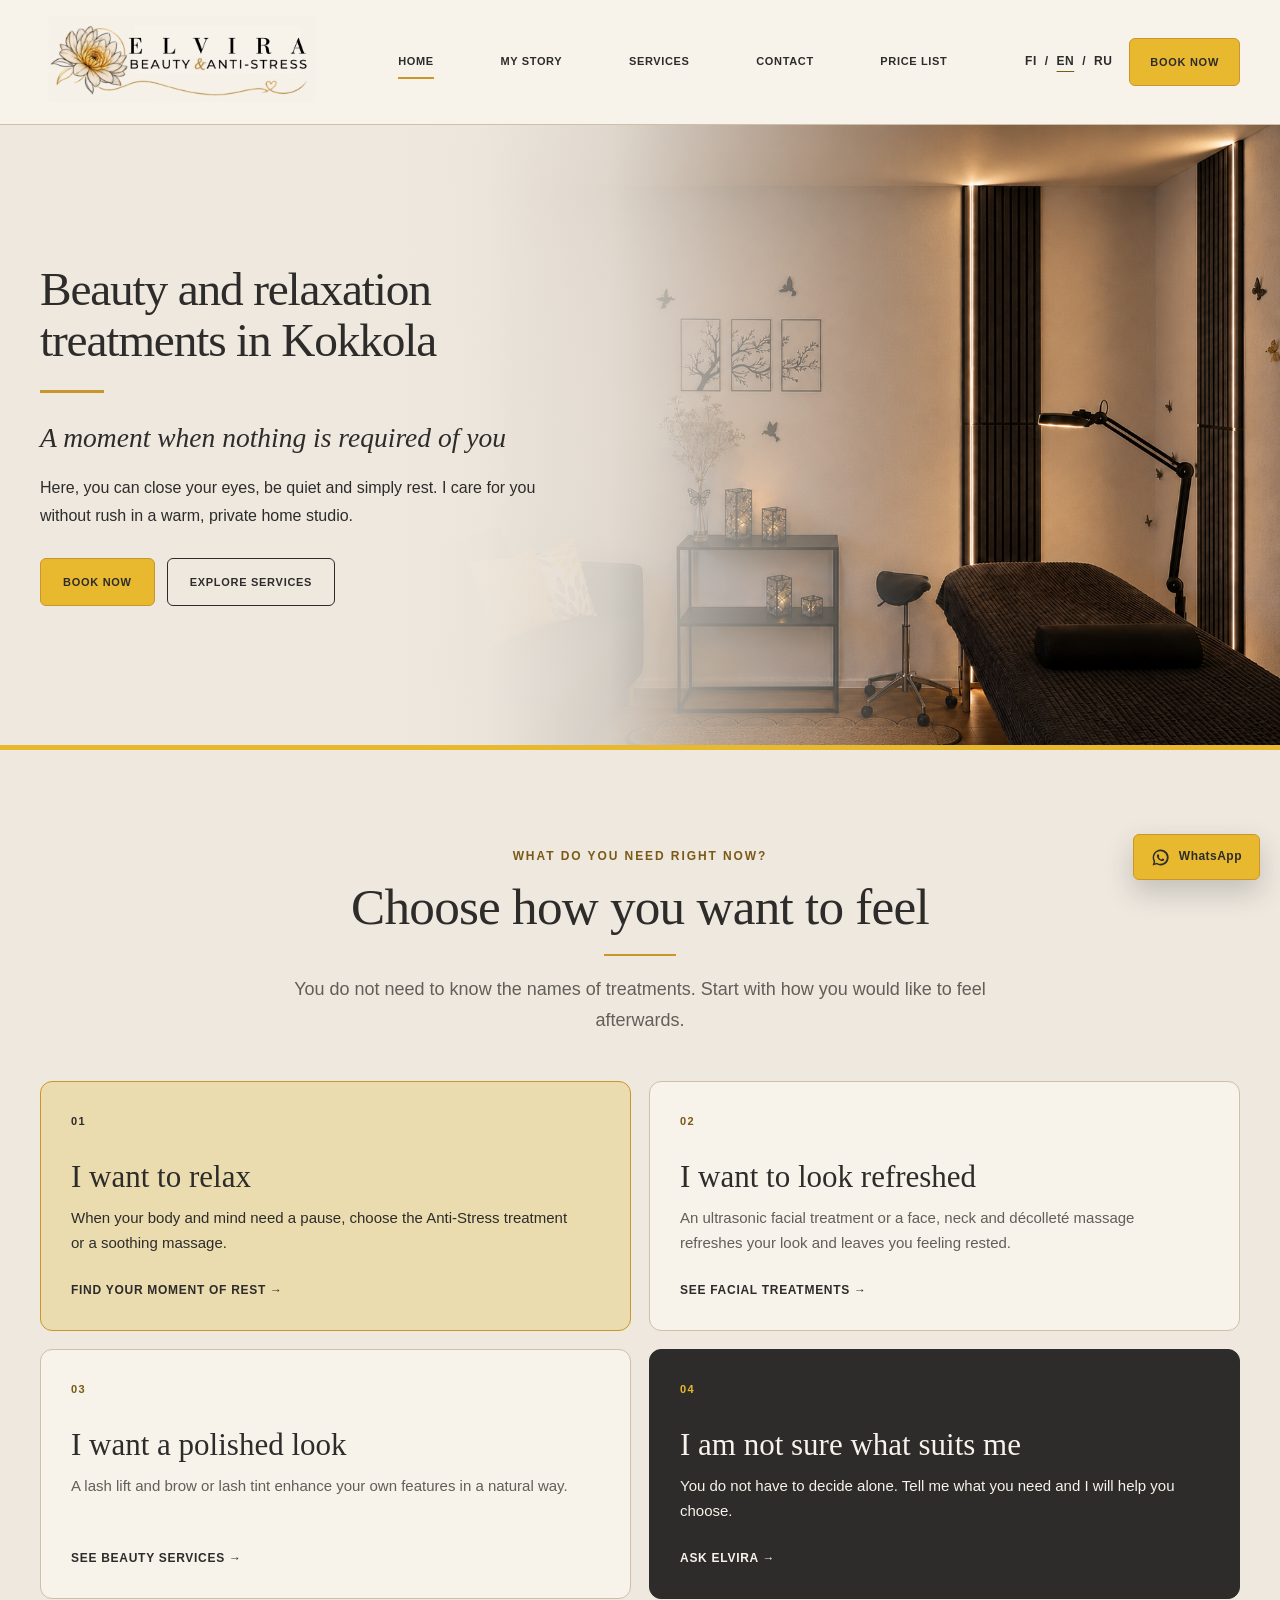
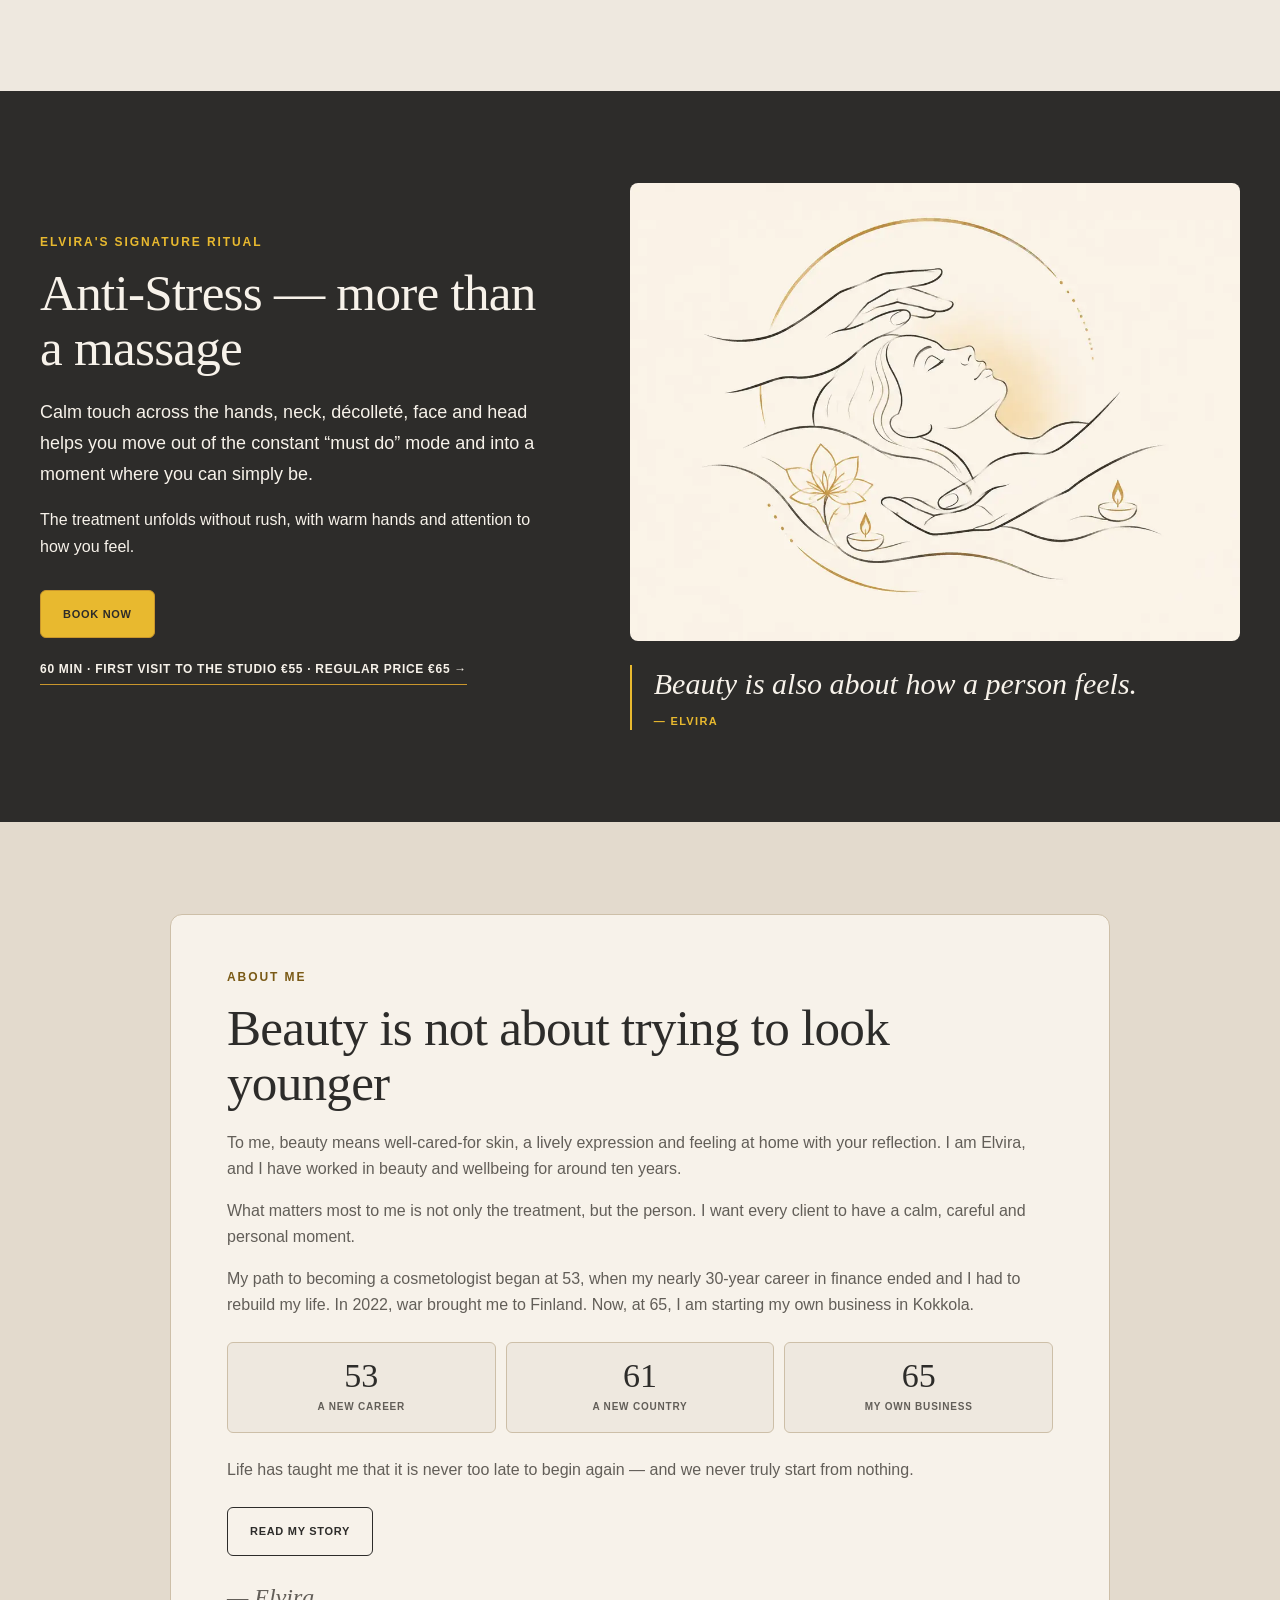
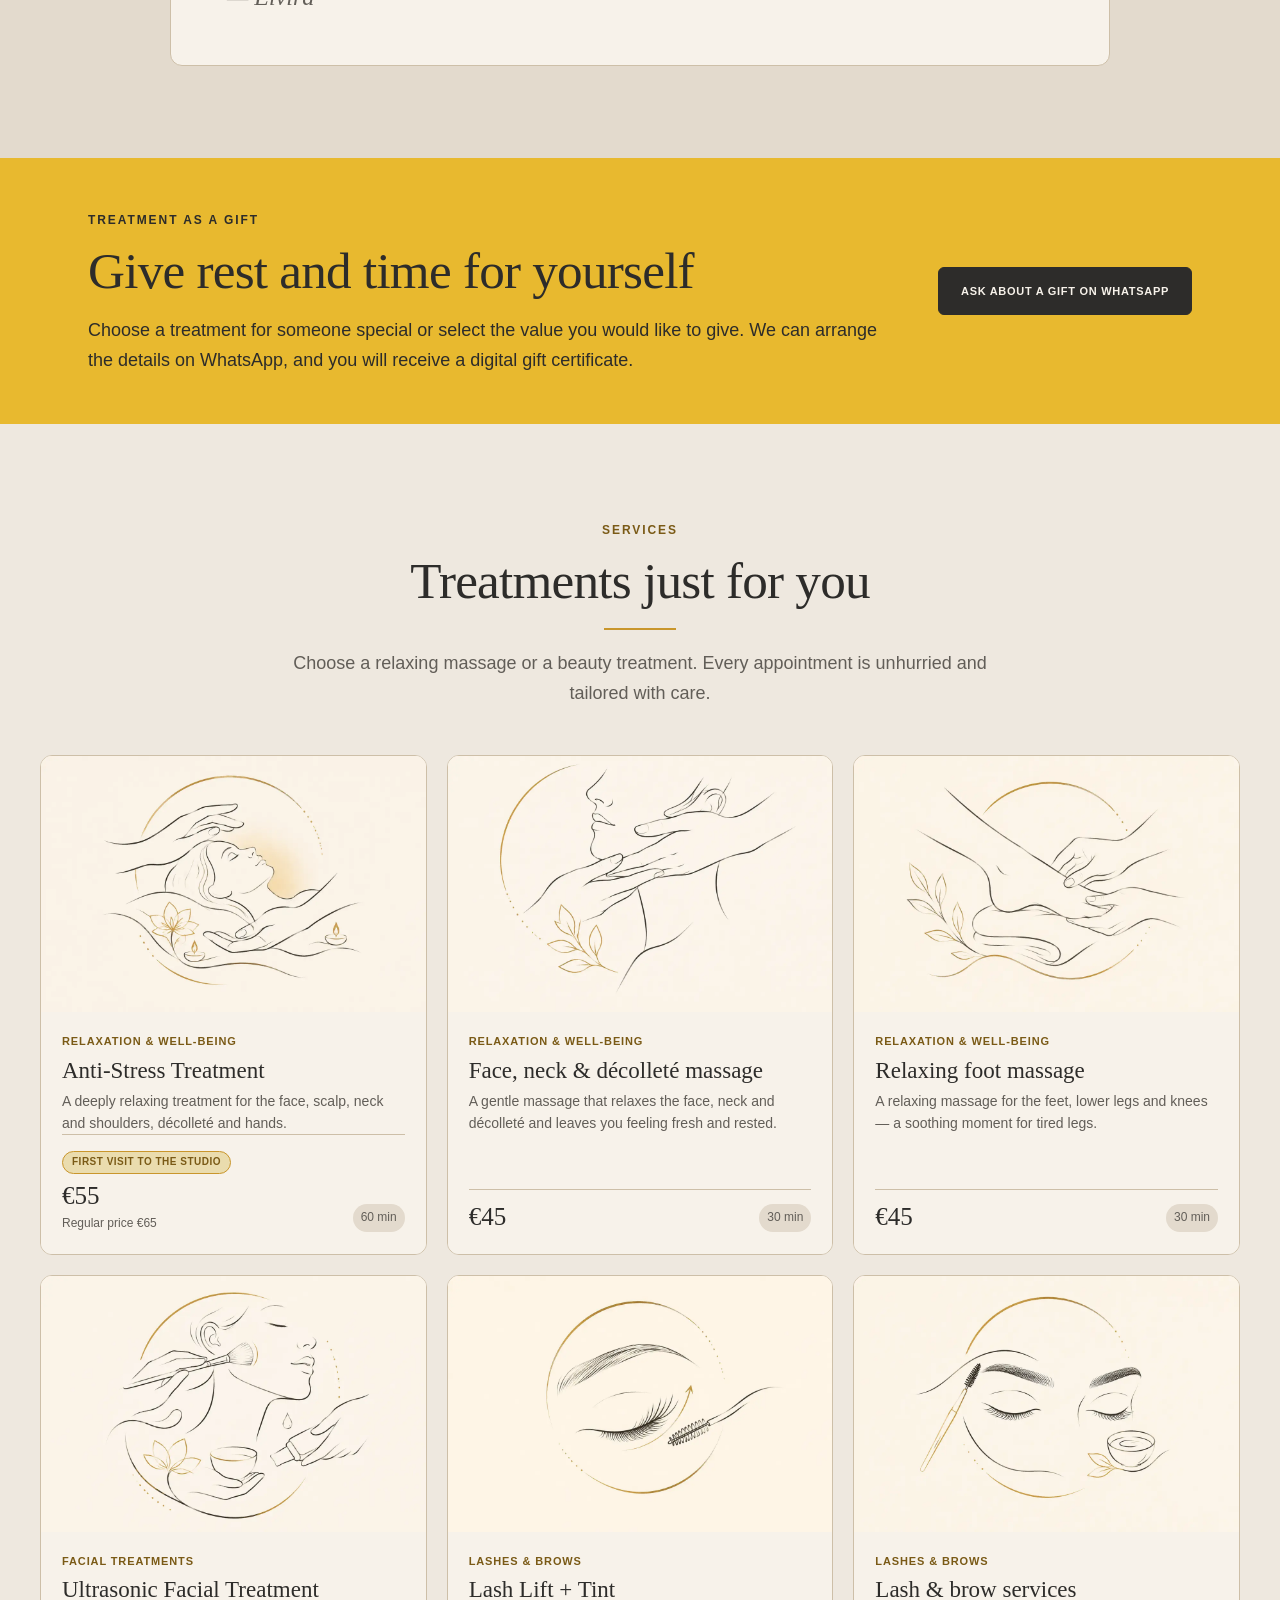
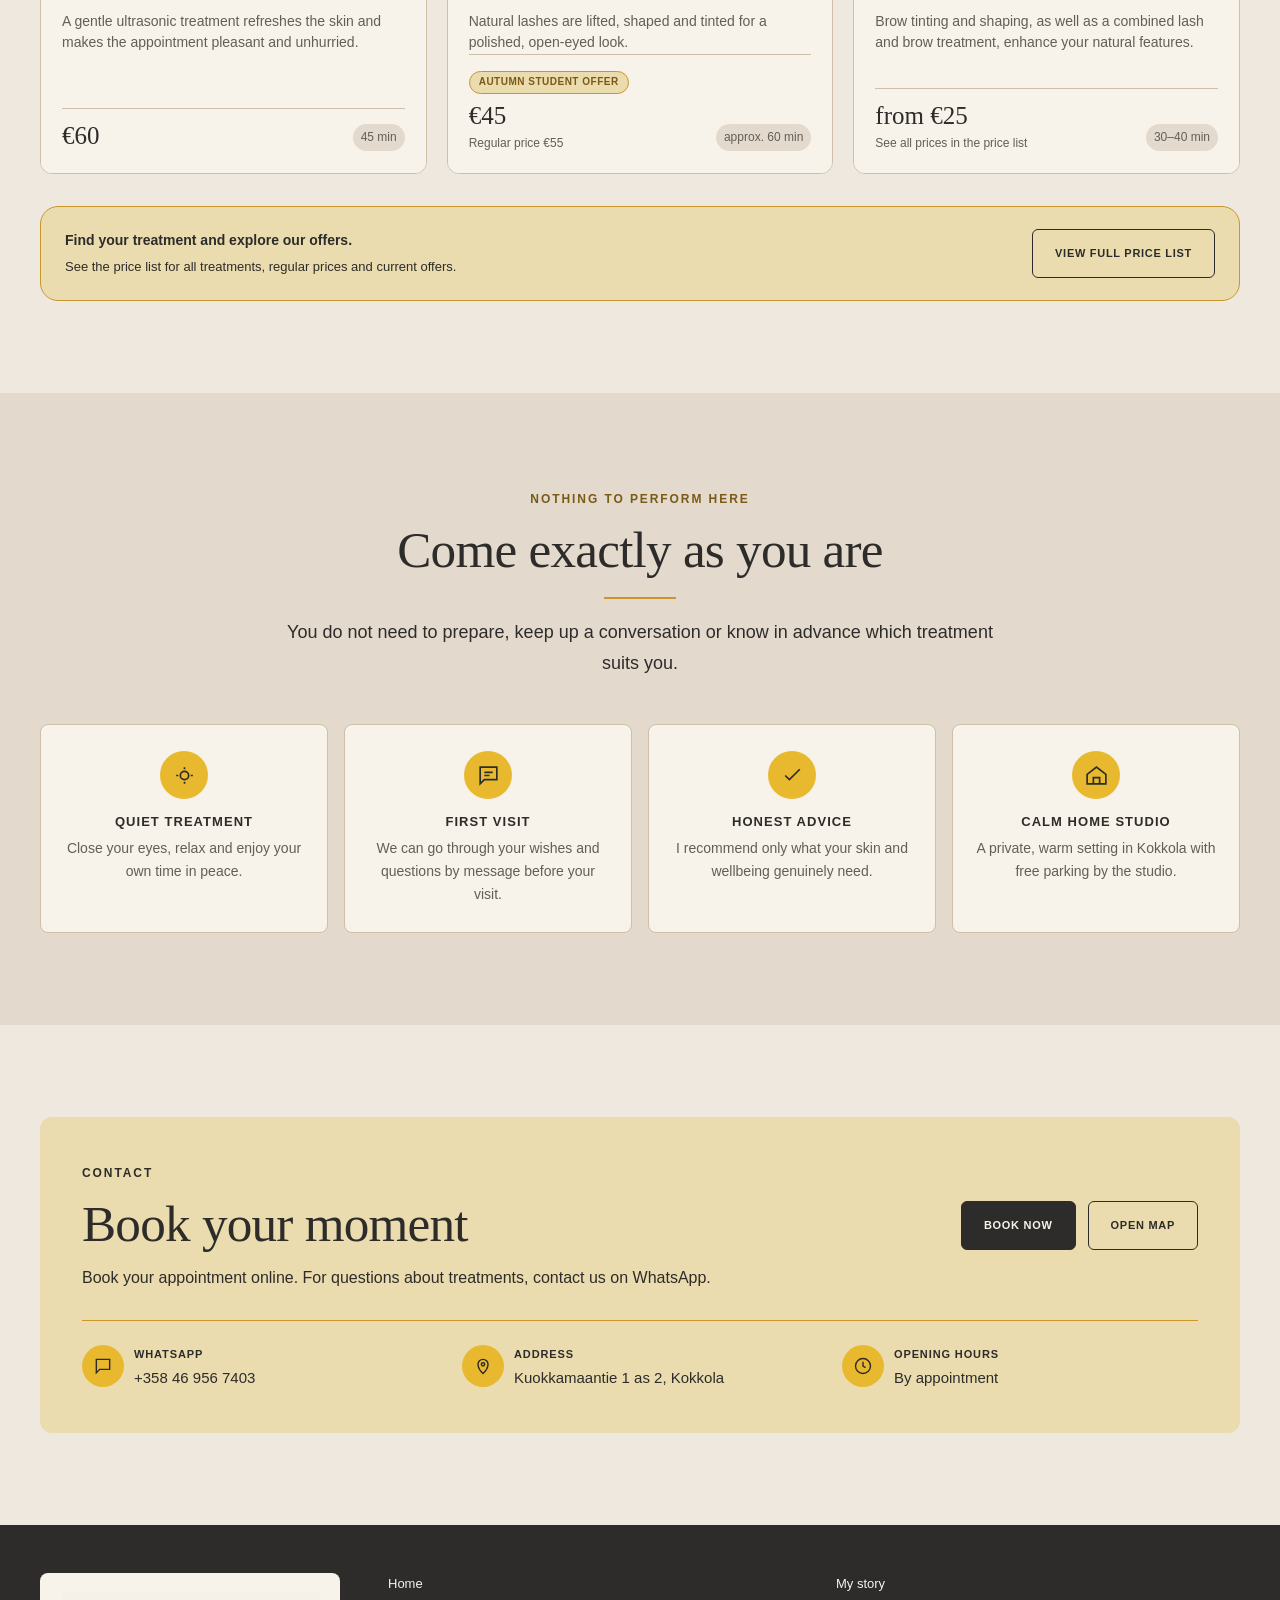
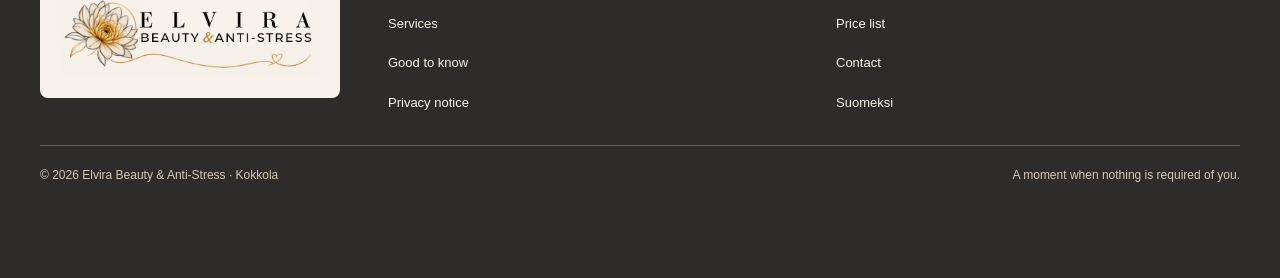
==== commit 8bb10c0e: "Update booking system, prices and responsive fixes" ====
--- a/en/index.html
+++ b/en/index.html
@@ -6,10 +6,18 @@
   <title>
    Elvira Beauty &amp; Anti-Stress
   </title>
-  <meta content="Beauty and relaxation treatments in a calm home studio in Kokkola. Anti-Stress treatment, facials, massage, lashes and brows. Book via WhatsApp." name="description"/>
+  <meta content="Beauty and relaxation treatments in a calm home studio in Kokkola. Anti-Stress treatment, facials, massage, lashes and brows. Book online." name="description"/>
   <meta content="#eee8df" name="theme-color"/>
-  <link href="../img/favicon.png" rel="icon" type="image/png"/>
-  <link href="../style.css?v=20260901-2" rel="stylesheet"/>
+  <meta content="index, follow" name="robots"/>
+  <link href="https://elvirastudio.fi/en/" rel="canonical"/>
+  <link href="https://elvirastudio.fi/" hreflang="fi" rel="alternate"/>
+  <link href="https://elvirastudio.fi/en/" hreflang="en" rel="alternate"/>
+  <link href="https://elvirastudio.fi/ru/" hreflang="ru" rel="alternate"/>
+  <link href="https://elvirastudio.fi/" hreflang="x-default" rel="alternate"/>
+  <link href="../img/favicon.png" rel="icon" type="image/png" sizes="128x128"/>
+  <link href="../img/favicon.png" rel="shortcut icon" type="image/png"/>
+  <link href="../img/favicon.png" rel="apple-touch-icon"/>
+  <link href="../style.css?v=20260927-2" rel="stylesheet"/>
  </head>
  <body class="home-page">
   <a class="skip-link" href="#main-content">
@@ -18,7 +26,7 @@
   <header class="site-header">
    <div class="container header-inner">
     <a aria-label="Elvira Beauty &amp; Anti-Stress" class="logo-link" href="#home">
-     <img alt="Elvira Beauty &amp; Anti-Stress" height="941" src="../img/logo.png" width="1672"/>
+     <img alt="Elvira Beauty &amp; Anti-Stress" height="276" src="../img/logo.png" width="776"/>
     </a>
     <button aria-controls="main-nav" aria-expanded="false" aria-label="Open menu" class="menu-toggle" type="button">
      <span>
@@ -47,9 +55,7 @@
     </nav>
     <div class="header-actions">
      <span class="lang-switch"><a href="../index.html">FI</a><span>/</span><a class="active" href="index.html">EN</a><span>/</span><a href="../ru/index.html">RU</a></span>
-     <a class="btn btn-primary" href="#bookingForm">
-      Book now
-     </a>
+     <a class="btn btn-primary" href="https://elvirabeautyantistress.setmore.com" target="_blank" rel="noopener">Book now</a>
     </div>
    </div>
   </header>
@@ -67,16 +73,14 @@
        Here, you can close your eyes, be quiet and simply rest. I care for you without rush in a warm, private home studio.
       </p>
       <div class="hero-actions">
-       <a class="btn btn-primary" href="#bookingForm">
-        Book now
-       </a>
+       <a class="btn btn-primary" href="https://elvirabeautyantistress.setmore.com" target="_blank" rel="noopener">Book now</a>
        <a class="btn btn-outline" href="#services">
         Explore services
        </a>
       </div>
      </div>
      <div class="hero-media">
-      <img alt="Calm treatment room at Elvira Beauty &amp; Anti-Stress" decoding="async" fetchpriority="high" src="../img/kuva1.webp"/>
+      <img alt="Calm treatment room at Elvira Beauty &amp; Anti-Stress" decoding="async" fetchpriority="high" src="../img/kuva1.png"/>
      </div>
     </div>
    </section>
@@ -171,16 +175,12 @@
        The treatment unfolds without rush, with warm hands and attention to how you feel.
       </p>
       <div class="anti-stress-actions">
-       <a class="btn btn-primary" href="#bookingForm">
-        Book now
-       </a>
-       <a class="text-link" href="#services">
-        60 min &middot; &euro;59 in September &rarr;
-       </a>
+       <a class="btn btn-primary" href="https://elvirabeautyantistress.setmore.com" target="_blank" rel="noopener">Book now</a>
+       <a class="text-link" href="#services">60 min · first visit to the studio €55 · regular price €65 →</a>
       </div>
      </div>
      <div class="anti-stress-visual">
-      <img alt="Warm, calming Anti-Stress treatment atmosphere at Elvira's home studio" decoding="async" height="1086" loading="lazy" src="../img/service-antistress.webp" width="1448"/>
+      <img alt="Warm, calming Anti-Stress treatment atmosphere at Elvira's home studio" decoding="async" height="800" loading="lazy" src="../img/service-antistress.webp" width="1200"/>
       <blockquote>
        <p>
         Beauty is also about how a person feels.
@@ -300,16 +300,10 @@
         </p>
         <div class="service-foot">
          <div>
-          <span class="service-promo-label">
-           September opening price
-          </span>
-          <span class="service-price">
-           &euro;59
-          </span>
-          <span class="service-regular">
-           Regular price &euro;69
-          </span>
-         </div>
+<span class="service-promo-label">First visit to the studio</span>
+<span class="service-price">€55</span>
+<span class="service-regular">Regular price €65</span>
+</div>
          <span class="service-time">
           60 min
          </span>
@@ -332,16 +326,8 @@
         </p>
         <div class="service-foot">
          <div>
-          <span class="service-promo-label">
-           September opening price
-          </span>
-          <span class="service-price">
-           &euro;45
-          </span>
-          <span class="service-regular">
-           Regular price &euro;50
-          </span>
-         </div>
+<span class="service-price">€45</span>
+</div>
          <span class="service-time">
           30 min
          </span>
@@ -364,10 +350,8 @@
         </p>
         <div class="service-foot">
          <div>
-          <span class="service-price">
-           &euro;45
-          </span>
-         </div>
+<span class="service-price">€45</span>
+</div>
          <span class="service-time">
           30 min
          </span>
@@ -390,16 +374,8 @@
         </p>
         <div class="service-foot">
          <div>
-          <span class="service-promo-label">
-           September opening price
-          </span>
-          <span class="service-price">
-           &euro;59
-          </span>
-          <span class="service-regular">
-           Regular price &euro;69
-          </span>
-         </div>
+<span class="service-price">€60</span>
+</div>
          <span class="service-time">
           45 min
          </span>
@@ -422,16 +398,10 @@
         </p>
         <div class="service-foot">
          <div>
-          <span class="service-promo-label">
-           September opening price
-          </span>
-          <span class="service-price">
-           &euro;55
-          </span>
-          <span class="service-regular">
-           Regular price &euro;60
-          </span>
-         </div>
+<span class="service-promo-label">Autumn student offer</span>
+<span class="service-price">€45</span>
+<span class="service-regular">Regular price €55</span>
+</div>
          <span class="service-time">
           approx. 60 min
          </span>
@@ -454,13 +424,11 @@
         </p>
         <div class="service-foot">
          <div>
-          <span class="service-price">
-           from &euro;29
-          </span>
-          <span class="service-regular">
+<span class="service-price">from €25</span>
+<span class="service-regular">
            See all prices in the price list
           </span>
-         </div>
+</div>
          <span class="service-time">
           30&ndash;40 min
          </span>
@@ -470,13 +438,9 @@
      </div>
      <div class="price-callout">
       <div class="price-callout-copy">
-       <strong>
-        September opening prices are valid until 30 September 2026.
-       </strong>
-       <span>
-        Regular prices apply from 1 October 2026.
-       </span>
-      </div>
+<strong>Find your treatment and explore our offers.</strong>
+<span>See the price list for all treatments, regular prices and current offers.</span>
+</div>
       <a class="btn btn-outline" href="hinnasto.html">
        View full price list
       </a>
@@ -567,16 +531,22 @@
    <section class="contact-section" id="contact">
     <div class="container contact-stack">
      <div class="contact-card">
+<div class="contact-copy">
       <span class="eyebrow">
        Contact
       </span>
       <h2>
        Book your moment
       </h2>
-      <p style="margin-top:14px">
-       WhatsApp is the quickest way to book. You can also ask which treatment might suit you best.
-      </p>
-      <div class="contact-list">
+      <p style="margin-top:14px">Book your appointment online. For questions about treatments, contact us on WhatsApp.</p>
+      </div>
+<div class="contact-actions">
+       <a class="btn btn-primary" href="https://elvirabeautyantistress.setmore.com" target="_blank" rel="noopener">Book now</a>
+       <a class="btn btn-outline" href="https://www.google.com/maps/search/?api=1&amp;query=Kuokkamaantie%201%20as%202%2C%20Kokkola" rel="noopener" target="_blank">
+        Open map
+       </a>
+      </div>
+<div class="contact-list">
        <div class="contact-item">
         <div class="icon">
          <svg viewBox="0 0 24 24">
@@ -630,141 +600,16 @@
         </div>
        </div>
       </div>
-      <div class="contact-actions">
-       <a class="btn btn-primary" href="#bookingForm">
-        Book now
-       </a>
-       <a class="btn btn-outline" href="https://www.google.com/maps/search/?api=1&amp;query=Kuokkamaantie%201%20as%202%2C%20Kokkola" rel="noopener" target="_blank">
-        Open map
-       </a>
-      </div>
-     </div>
-     <form aria-describedby="form-intro language-note" class="booking-card" id="bookingForm">
-      <span class="eyebrow">
-       Booking request
-      </span>
-      <h2>
-       Request your appointment
-      </h2>
-      <p class="form-intro" id="form-intro">
-       Complete the form and send your booking request. Elvira will contact you to confirm the exact appointment time.
-      </p>
-      <p class="language-note" id="language-note">
-       I am still learning Finnish, so we can go through your wishes and the treatment details by message before your visit.
-      </p>
-      <div class="form-grid">
-       <div class="form-row">
-        <label for="name">
-         Name *
-        </label>
-        <input autocomplete="name" id="name" maxlength="100" name="name" placeholder="Your name" required=""/>
-       </div>
-       <div class="form-row">
-        <label for="phone">
-         Phone *
-        </label>
-        <input autocomplete="tel" id="phone" maxlength="40" name="phone" placeholder="+358 40 123 4567" required="" type="tel"/>
-       </div>
-       <div class="form-row">
-        <label for="email">
-         Email
-         <small>
-          (optional)
-         </small>
-        </label>
-        <input autocomplete="email" id="email" maxlength="254" name="email" placeholder="esimerkki@email.com" type="email"/>
-       </div>
-       <div class="form-row">
-        <label for="service">
-         Treatment *
-        </label>
-        <select id="service" name="service" required="">
-         <option value="">
-          Choose a treatment
-         </option>
-         <option>
-          Anti-Stress Treatment
-         </option>
-         <option>
-          Face, neck &amp; d&eacute;collet&eacute; massage
-         </option>
-         <option>
-          Relaxing foot, lower-leg &amp; knee massage
-         </option>
-         <option>
-          Ultrasonic Facial Treatment
-         </option>
-         <option>
-          &ldquo;Instant Beauty&rdquo; &ndash; 3 masks
-         </option>
-         <option>
-          Lash Lift + Tint
-         </option>
-         <option>
-          Brow Tint + Shaping
-         </option>
-         <option>
-          Lash and Brow Tint + Brow Shaping
-         </option>
-         <option>
-          Treatment as a gift
-         </option>
-         <option>
-          I am not sure &mdash; I would like to ask
-         </option>
-        </select>
-       </div>
-       <div class="form-row form-row-wide">
-        <label for="wish">
-         Message
-         <small>
-          (optional)
-         </small>
-        </label>
-        <textarea id="wish" maxlength="1500" name="wish" placeholder="Tell me your wishes or ask about a suitable treatment." rows="3"></textarea>
-        <small class="field-note">
-         Please do not include sensitive health information. We can discuss it separately if needed.
-        </small>
-       </div>
-       <div aria-hidden="true" class="honeypot">
-        <label for="website_url">
-         Leave this field empty
-        </label>
-        <input autocomplete="off" id="website_url" name="website_url" tabindex="-1" type="text"/>
-       </div>
-      </div>
-      <label class="consent">
-       <input id="consent" name="consent" required="" type="checkbox"/>
-       <span>
-        I agree that my details may be used to contact me and handle my booking request. *
-       </span>
-      </label>
-      <button class="btn btn-primary" disabled="" type="submit">
-       Send booking request
-      </button>
-      <p aria-live="polite" class="form-status" hidden="">
-      </p>
-      <p class="form-note">
-       <a href="privacy.html">
-        Privacy notice
-       </a>
-      </p>
-      <p class="cancellation-note">
-       If you cannot attend, please let me know as soon as possible.
-      </p>
-      <noscript>
-       <p class="form-note">
-        Please enable JavaScript to send a booking request.
-       </p>
-      </noscript>
-     </form>
+
+     </div>
+
     </div>
    </section>
   </main>
   <footer>
    <div class="container footer-top">
     <div class="footer-logo">
-     <img alt="Elvira Beauty &amp; Anti-Stress" height="941" src="../img/logo.png" width="1672"/>
+     <img alt="Elvira Beauty &amp; Anti-Stress" height="276" src="../img/logo.png" width="776"/>
     </div>
     <div class="footer-links">
      <a href="#home">
@@ -801,15 +646,18 @@
      A moment when nothing is required of you.
     </span>
    </div>
-  </footer>
-  <a aria-label="Book via WhatsApp" class="wa-float" href="https://wa.me/358469567403" rel="noopener" target="_blank">
+  <div class="container wa-dock">
+<a aria-label="Ask on WhatsApp" class="wa-float" href="https://wa.me/358469567403" rel="noopener" target="_blank">
    <svg viewBox="0 0 24 24">
     <path d="M12 2a10 10 0 0 0-8.6 15L2 22l5.2-1.4A10 10 0 1 0 12 2Zm0 18a8 8 0 0 1-4.1-1.1l-.3-.2-3 .8.8-2.9-.2-.3A8 8 0 1 1 12 20Zm4.4-5.9c-.2-.1-1.4-.7-1.6-.8-.2-.1-.4-.1-.5.1-.2.2-.6.8-.8 1-.1.2-.3.2-.5.1-.2-.1-1-.4-1.9-1.2-.7-.6-1.2-1.4-1.3-1.6-.1-.2 0-.4.1-.5l.4-.4c.1-.1.2-.3.2-.4.1-.2 0-.3 0-.4l-.7-1.6c-.2-.4-.4-.4-.5-.4h-.5c-.2 0-.4.1-.6.3-.2.2-.8.8-.8 1.9s.8 2.2.9 2.4c.1.2 1.6 2.5 4 3.4.6.2 1 .4 1.3.5.6.2 1 .1 1.4-.1.4-.2 1.3-.5 1.5-1 .2-.5.2-.9.1-1Z">
     </path>
    </svg>
    WhatsApp
   </a>
-  <script defer="" src="../script.js?v=20260901-2">
+</div>
+</footer>
+
+  <script defer="" src="../script.js?v=20260927-2">
   </script>
  </body>
 </html>
--- a/style.css
+++ b/style.css
@@ -1104,8 +1104,7 @@
   gap: 24px;
 }
 
-.contact-card,
-.booking-card {
+.contact-card {
   background: var(--paper);
   border: 1px solid var(--line);
   border-radius: 22px;
@@ -1176,104 +1175,6 @@
   margin-top: 28px;
 }
 
-.booking-card {
-  padding: 38px;
-}
-
-.booking-card h2 {
-  font-size: clamp(34px, 4vw, 48px);
-  margin-bottom: 12px;
-}
-
-.form-intro {
-  max-width: 720px;
-  margin-bottom: 28px;
-}
-
-.form-grid {
-  display: grid;
-  grid-template-columns: repeat(2, 1fr);
-  gap: 0 18px;
-}
-
-.form-row-wide {
-  grid-column: 1/-1;
-}
-
-.form-row {
-  margin-bottom: 16px;
-}
-
-.form-row label {
-  display: block;
-  font-size: 11px;
-  font-weight: 800;
-  letter-spacing: 0.08em;
-  text-transform: uppercase;
-  color: var(--muted);
-  margin-bottom: 7px;
-}
-
-.form-row input,
-.form-row select,
-.form-row textarea {
-  width: 100%;
-  border: 1px solid var(--line);
-  background: #eeeee7;
-  border-radius: 12px;
-  padding: 13px 14px;
-  color: var(--ink);
-  outline: none;
-}
-
-.form-row input:focus,
-.form-row select:focus,
-.form-row textarea:focus {
-  border-color: var(--yellow-deep);
-  box-shadow: 0 0 0 3px rgba(255, 211, 77, 0.13);
-}
-
-.form-row textarea {
-  min-height: 92px;
-  resize: vertical;
-}
-
-.form-note {
-  font-size: 12px;
-  color: var(--muted);
-  margin-top: 12px;
-}
-
-.booking-card .btn {
-  width: 100%;
-}
-
-.consent {
-  display: flex;
-  align-items: flex-start;
-  gap: 12px;
-  margin: 4px 0 18px;
-  padding: 16px;
-  border: 1px solid var(--line);
-  border-radius: 12px;
-  background: var(--soft);
-  color: var(--muted);
-  font-size: 13px;
-}
-
-.consent input {
-  width: 18px;
-  height: 18px;
-  margin: 1px 0 0;
-  accent-color: var(--yellow-deep);
-}
-
-.cancellation-note {
-  margin-top: 14px;
-  font-size: 13px;
-  color: var(--ink);
-}
-
 /* Price page */
 
 .page-hero {
@@ -1361,7 +1262,7 @@
 
 .footer-links {
   display: grid;
-  grid-template-columns: repeat(2, minmax(180px, 1fr));
+  grid-template-columns: repeat(2, minmax(0, 1fr));
   gap: 18px 44px;
 }
 
@@ -1565,18 +1466,12 @@
 
   .about-copy-wide,
   .gift-card,
-  .contact-card,
-  .booking-card {
+  .contact-card {
     padding: 24px;
   }
 
-  .contact-list,
-  .form-grid {
+  .contact-list {
     grid-template-columns: 1fr;
-  }
-
-  .form-row-wide {
-    grid-column: auto;
   }
 
   .contact-actions {
@@ -1929,95 +1824,6 @@
 
 .contact-card .btn-primary:hover {
   background: #444442;
-}
-
-.booking-card {
-  background: #e8e8e6;
-  border-color: #bfbfbd;
-  border-radius: 12px;
-  padding: 42px;
-  box-shadow: none;
-}
-
-.booking-card h2 {
-  font-size: clamp(32px, 3.5vw, 46px);
-}
-
-.form-intro {
-  margin-bottom: 18px;
-  max-width: 780px;
-}
-
-.language-note {
-  margin: 0 0 26px;
-  max-width: 820px;
-  padding: 15px 20px;
-  border-left: 3px solid #ae8520;
-  background: #dddddb;
-  color: #464644;
-  font-size: 14px;
-  line-height: 1.65;
-}
-
-.form-row label {
-  font-size: 12px;
-  letter-spacing: 0.025em;
-  text-transform: none;
-  color: #464644;
-}
-
-.form-row label small {
-  font-size: 11px;
-  font-weight: 400;
-}
-
-.form-row input,
-.form-row select,
-.form-row textarea {
-  background: #f4f4ed;
-  border: 1px solid #b1b1af;
-  border-radius: 5px;
-  min-height: 48px;
-  font-size: 16px;
-}
-
-.form-row textarea {
-  min-height: 106px;
-}
-
-.form-row input:focus,
-.form-row select:focus,
-.form-row textarea:focus {
-  border-color: #725714;
-  box-shadow: 0 0 0 3px #e4c45466;
-}
-
-.consent {
-  background: transparent;
-  border: 0;
-  padding: 4px 0;
-  border-radius: 0;
-  align-items: flex-start;
-}
-
-.consent input {
-  flex: 0 0 19px;
-  margin-top: 2px;
-}
-
-.booking-card .btn {
-  width: auto;
-  min-width: 300px;
-}
-
-.form-note {
-  max-width: 840px;
-}
-
-.form-note a {
-  color: var(--ink);
-  text-decoration: underline;
-  text-underline-offset: 3px;
 }
 
 .page-hero {
@@ -2256,8 +2062,7 @@
     gap: 12px;
   }
 
-  .contact-card,
-  .booking-card {
+  .contact-card {
     padding: 28px;
   }
 
@@ -2342,22 +2147,12 @@
     width: 100%;
   }
 
-  .contact-card,
-  .booking-card {
+  .contact-card {
     padding: 25px 22px;
   }
 
   .contact-actions {
     flex-direction: column;
-  }
-
-  .booking-card .btn {
-    width: 100%;
-    min-width: 0;
-  }
-
-  .language-note {
-    padding: 13px 14px;
   }
 
   .info-card {
@@ -2834,49 +2629,6 @@
   }
 }
 
-/* Booking form and final consumer price list */
-#bookingForm {
-  scroll-margin-top: 130px;
-}
-
-.field-note {
-  display: block;
-  margin-top: 8px;
-  color: var(--muted);
-  font-size: 12px;
-  line-height: 1.5;
-}
-
-.honeypot {
-  position: absolute !important;
-  width: 1px !important;
-  height: 1px !important;
-  overflow: hidden !important;
-  clip: rect(0 0 0 0) !important;
-  clip-path: inset(50%) !important;
-  white-space: nowrap !important;
-}
-
-.form-status {
-  margin-top: 14px;
-  padding: 13px 15px;
-  border-radius: 10px;
-  font-size: 14px;
-  line-height: 1.5;
-}
-
-.form-status.success {
-  color: #245b35;
-  background: #e3f2e6;
-  border: 1px solid #9bc7a5;
-}
-
-.form-status.error {
-  color: #842b2b;
-  background: #f8e3e3;
-  border: 1px solid #dfa2a2;
-}
-
 .price-table th:first-child,
 .price-table td:first-child {
   width: 58%;
@@ -2947,24 +2699,9 @@
     border-radius: 12px;
   }
 
-  .contact-card,
-  .booking-card {
+  .contact-card {
     width: 100%;
     padding: 24px 18px;
-  }
-
-  .form-grid {
-    grid-template-columns: minmax(0, 1fr);
-  }
-
-  .form-row-wide {
-    grid-column: auto;
-  }
-
-  .form-row input,
-  .form-row select,
-  .form-row textarea {
-    max-width: 100%;
   }
 
   footer {
@@ -3159,9 +2896,6 @@
     height: auto;
   }
 
-  .price-table-scroll .price-table {
-    min-width: 720px;
-  }
 }
 /* =========================================================
    ELVIRA 2026 — FINAL WARM BEIGE + GOLD OVERRIDES
@@ -3255,7 +2989,7 @@
   border-top-color: rgba(120, 88, 0, 0.22);
 }
 
-/* Syyskuun kampanjan pieni kultainen merkki */
+/* Small gold offer label */
 .service-promo-label {
   display: inline-block;
   margin-bottom: 7px;
@@ -3333,19 +3067,12 @@
 }
 
 .contact-card,
-.booking-card,
 .info-card,
 .about-copy-wide {
   background: #f7f1e8;
   border-color: #d7c9b6;
 }
 
-.form-row input,
-.form-row select,
-.form-row textarea {
-  background: #fbf6ee;
-}
-
 /* WhatsApp-painike sivuston omiin väreihin */
 .wa-float {
   background: var(--yellow);
@@ -3363,7 +3090,7 @@
 }
 
 /* =========================================================
-   HINNASTO — KESTO + HINTA + SYYSKUUN AVAJAISHINNAT
+   HINNASTO — KESTO, NORMAALIHINNAT JA EDUT
    ========================================================= */
 
 .price-shell {
@@ -3417,20 +3144,14 @@
   text-transform: uppercase;
 }
 
-.price-promo {
+.price-promo,
+.price-normal {
   display: block;
   color: var(--ink);
   font-family: var(--serif);
   font-size: 24px;
   font-weight: 600;
   line-height: 1.2;
-}
-
-.price-normal {
-  color: var(--ink);
-  font-family: var(--serif);
-  font-size: 21px;
-  font-weight: 600;
 }
 
 .price-regular {
@@ -3498,9 +3219,6 @@
     font-size: 11px;
   }
 
-  .price-table-scroll .price-table {
-    min-width: 680px;
-  }
 }
 
 
@@ -3520,9 +3238,6 @@
 p,
 .lead,
 .small,
-.field-note,
-.form-note,
-.cancellation-note,
 .updated {
   color: var(--muted);
 }
@@ -3850,7 +3565,7 @@
   color: var(--ink);
 }
 
-/* Contact and form */
+/* Contact and booking */
 .contact-section {
   background: var(--bg);
 }
@@ -3890,48 +3605,6 @@
   color: var(--paper);
 }
 
-.booking-card {
-  background: var(--paper);
-  border-color: var(--line);
-}
-
-.language-note,
-.consent {
-  background: var(--soft);
-  border-color: var(--line);
-  color: var(--ink);
-}
-
-.form-row label {
-  color: var(--muted);
-}
-
-.form-row input,
-.form-row select,
-.form-row textarea {
-  background: var(--bg);
-  border-color: var(--line);
-  color: var(--ink);
-}
-
-.form-row input:focus,
-.form-row select:focus,
-.form-row textarea:focus {
-  border-color: var(--gold);
-  box-shadow: 0 0 0 3px rgba(201, 150, 44, .16);
-}
-
-.form-status.success,
-.form-status.error {
-  background: var(--soft);
-  border-color: var(--gold);
-  color: var(--ink);
-}
-
-.form-status.error {
-  border-color: var(--ink);
-}
-
 /* Price list */
 .page-hero,
 .price-shell {
@@ -4121,9 +3794,279 @@
   fill: currentColor;
 }
 
-/* Mobile price-table readability */
+/* Полная фотография Эльвиры на странице истории */
+.story-hero-media {
+  width: min(100%, 520px);
+  height: auto !important;
+  aspect-ratio: auto !important;
+  justify-self: center;
+  align-self: center;
+  overflow: hidden;
+}
+
+.story-hero-media img {
+  display: block;
+  width: 100%;
+  height: auto !important;
+  aspect-ratio: auto !important;
+  object-fit: contain !important;
+  object-position: center top;
+}
+
+@media (max-width: 980px) {
+  .story-hero-media {
+    width: min(100%, 480px);
+    margin-inline: auto;
+  }
+}
+
 @media (max-width: 620px) {
-  .price-table-scroll .price-table {
-    min-width: 680px;
-  }
-}
+  .story-hero-media {
+    width: 100%;
+  }
+
+  .story-hero-media img {
+    width: 100%;
+    height: auto !important;
+    aspect-ratio: auto !important;
+    object-fit: contain !important;
+  }
+}
+
+/* Keep the mobile hero flush and its fade after shared overrides. */
+@media (max-width: 760px) {
+  .hero-grid {
+    width: 100%;
+    padding-inline: 0;
+  }
+
+  .hero-copy {
+    width: calc(100% - 36px);
+  }
+
+  .hero-media {
+    width: 100%;
+    margin-inline: 0;
+    margin-bottom: -14px;
+    padding-inline: 0;
+    border-radius: 0;
+  }
+
+  .hero-media img {
+    border-radius: 0;
+  }
+
+  .hero-media::after {
+    background: linear-gradient(
+      to top,
+      var(--bg) 0%,
+      rgba(238, 232, 223, .55) 20%,
+      rgba(238, 232, 223, 0) 43%
+    );
+  }
+}
+
+@media (max-width: 480px) {
+  .hero-media {
+    margin-bottom: -7px;
+  }
+}
+
+/* Permanent pensioner benefit. */
+.pensioner-discount {
+  margin-top: 20px;
+  padding: 20px 22px;
+  border: 1px solid var(--gold);
+  border-radius: var(--radius);
+  background: var(--paper);
+}
+
+.pensioner-discount h2 {
+  margin-bottom: 8px;
+  font-family: var(--sans);
+  font-size: 18px;
+  font-weight: 600;
+  line-height: 1.4;
+}
+
+.pensioner-discount p {
+  max-width: 80ch;
+  margin: 0;
+  color: var(--ink);
+}
+
+/* Current offers begin the price list, above the categories. */
+.price-shell > .container > .price-offer-note:first-child {
+  margin-top: 0;
+}
+
+/* Mobile price lists: keep each service and both numeric cells together. */
+@media (max-width: 760px) {
+  .price-shell .price-table-scroll {
+    overflow: visible;
+    border: 0;
+    background: transparent;
+  }
+
+  .price-shell .price-table {
+    display: block;
+    width: 100%;
+    min-width: 0;
+    border: 0;
+    overflow: visible;
+    background: transparent;
+  }
+
+  /* Keep the column headings available to assistive technology. */
+  .price-shell .price-table thead {
+    position: absolute;
+    width: 1px;
+    height: 1px;
+    padding: 0;
+    overflow: hidden;
+    clip-path: inset(50%);
+    white-space: nowrap;
+  }
+
+  .price-shell .price-table tbody {
+    display: grid;
+    gap: 16px;
+  }
+
+  .price-shell .price-table tbody tr {
+    display: grid;
+    grid-template-columns: minmax(min-content, 1fr) minmax(0, 2fr);
+    gap: 16px;
+    padding: 18px;
+    border: 1px solid var(--line);
+    border-radius: 12px;
+    background: var(--paper);
+  }
+
+  .price-shell .price-table-scroll .price-table td {
+    display: block;
+    width: auto;
+    min-width: 0;
+    padding: 0;
+    border: 0;
+    background: transparent;
+    font-size: 16px;
+    white-space: normal;
+    overflow-wrap: anywhere;
+  }
+
+  .price-shell .price-table-scroll .price-table td:first-child {
+    grid-column: 1 / -1;
+    text-align: left;
+  }
+
+  .price-shell .price-table-scroll .price-table td:nth-child(2) {
+    align-self: end;
+    text-align: left;
+  }
+
+  .price-shell .price-table-scroll .price-table td:nth-child(3) {
+    align-self: end;
+    text-align: right;
+  }
+}
+
+/* Shared price-list typography for mobile cards and desktop tables. */
+.price-shell .price-name {
+  font-weight: 600;
+}
+
+.price-shell .price-table-scroll .price-table td:nth-child(2) {
+  font-weight: 400;
+  white-space: nowrap;
+}
+
+.price-shell .price-promo-label {
+  font-weight: 500;
+}
+
+/* Existing gold banner; darken only its small eyebrow text for contrast. */
+.story-final-cta .eyebrow {
+  color: var(--ink);
+}
+
+
+
+/* One booking/contact block, using the existing card and spacing. */
+.contact-card {
+  display: grid;
+  grid-template-columns: minmax(0, 1fr) auto;
+  align-items: center;
+  column-gap: 32px;
+}
+
+.contact-copy {
+  max-width: 720px;
+}
+
+.contact-card > .contact-actions {
+  margin-top: 0;
+}
+
+.contact-card > .contact-list {
+  grid-column: 1 / -1;
+}
+
+.contact-card .contact-item {
+  grid-template-columns: 40px minmax(0, 1fr);
+  align-items: start;
+  gap: 12px;
+}
+
+.service-foot > div {
+  min-width: 0;
+}
+
+.service-promo-label,
+.price-promo-label {
+  white-space: normal;
+  overflow-wrap: break-word;
+}
+
+@media (max-width: 1000px) {
+  .contact-card {
+    grid-template-columns: minmax(0, 1fr);
+  }
+
+  .contact-card > .contact-actions {
+    margin-top: 24px;
+  }
+}
+
+/* The original pill floats only in clear space; its fallback belongs to the footer. */
+footer {
+  padding-bottom: 24px;
+}
+
+.wa-dock {
+  display: flex;
+  justify-content: flex-end;
+  min-height: 44px;
+  margin-top: 24px;
+}
+
+footer .wa-float {
+  position: static;
+  width: fit-content;
+  max-width: 100%;
+  min-height: 44px;
+  margin: 0;
+}
+
+footer .wa-float.is-floating {
+  position: fixed;
+  top: var(--wa-top);
+  right: var(--wa-edge, 20px);
+  bottom: auto;
+}
+
+@media (max-width: 760px) {
+  .wa-dock {
+    justify-content: center;
+  }
+}
